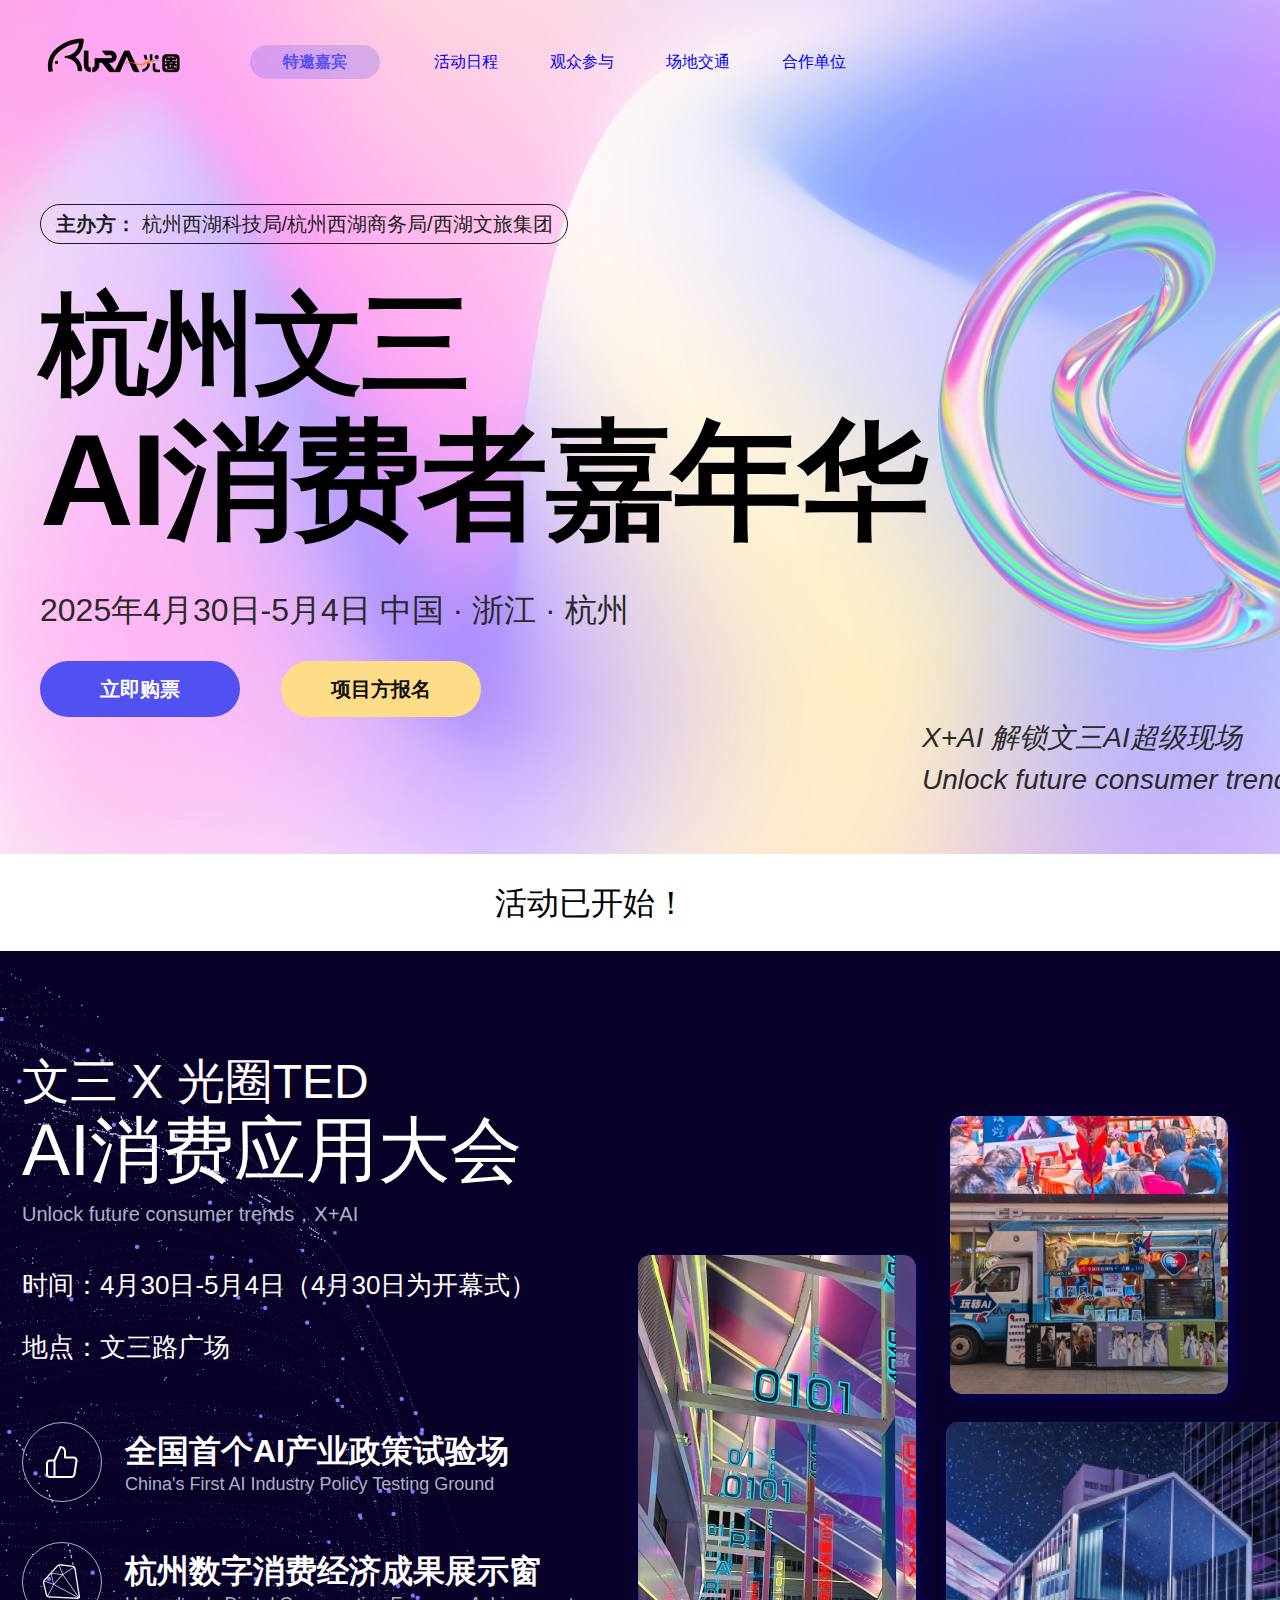
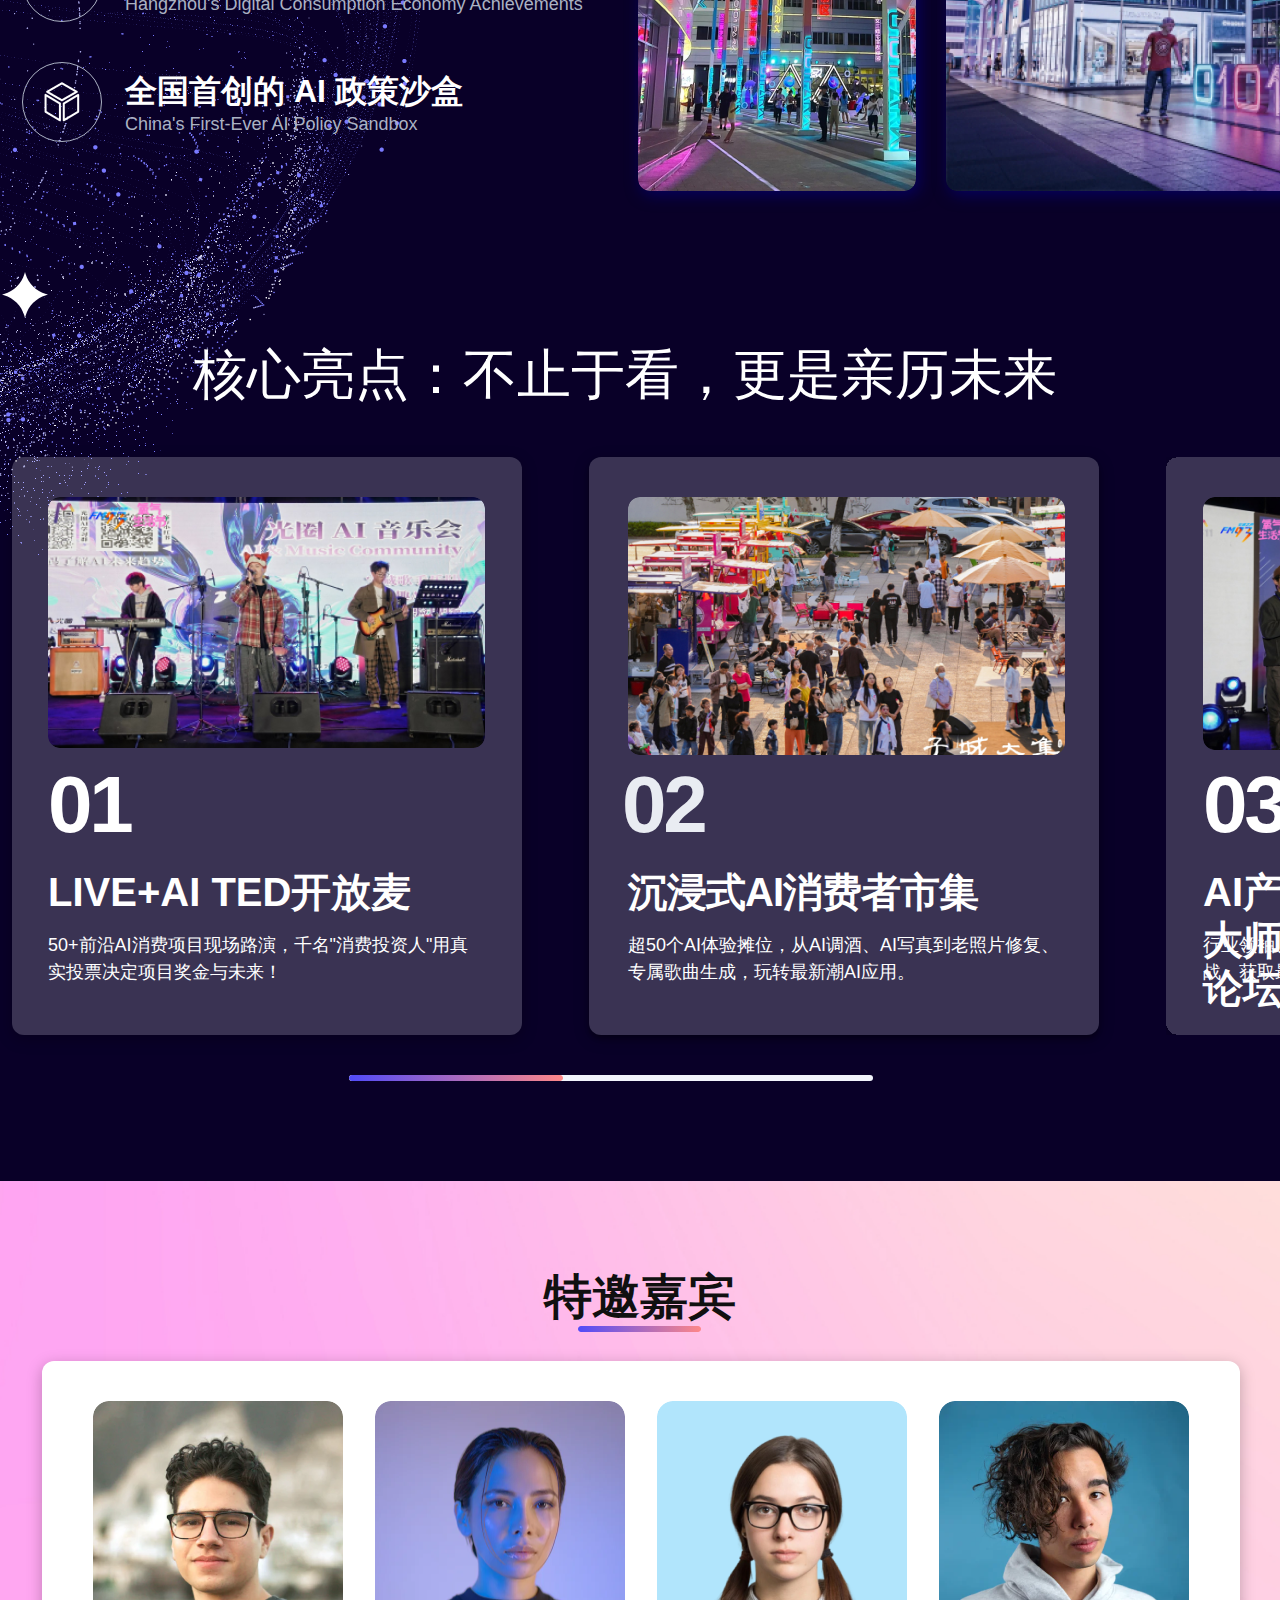
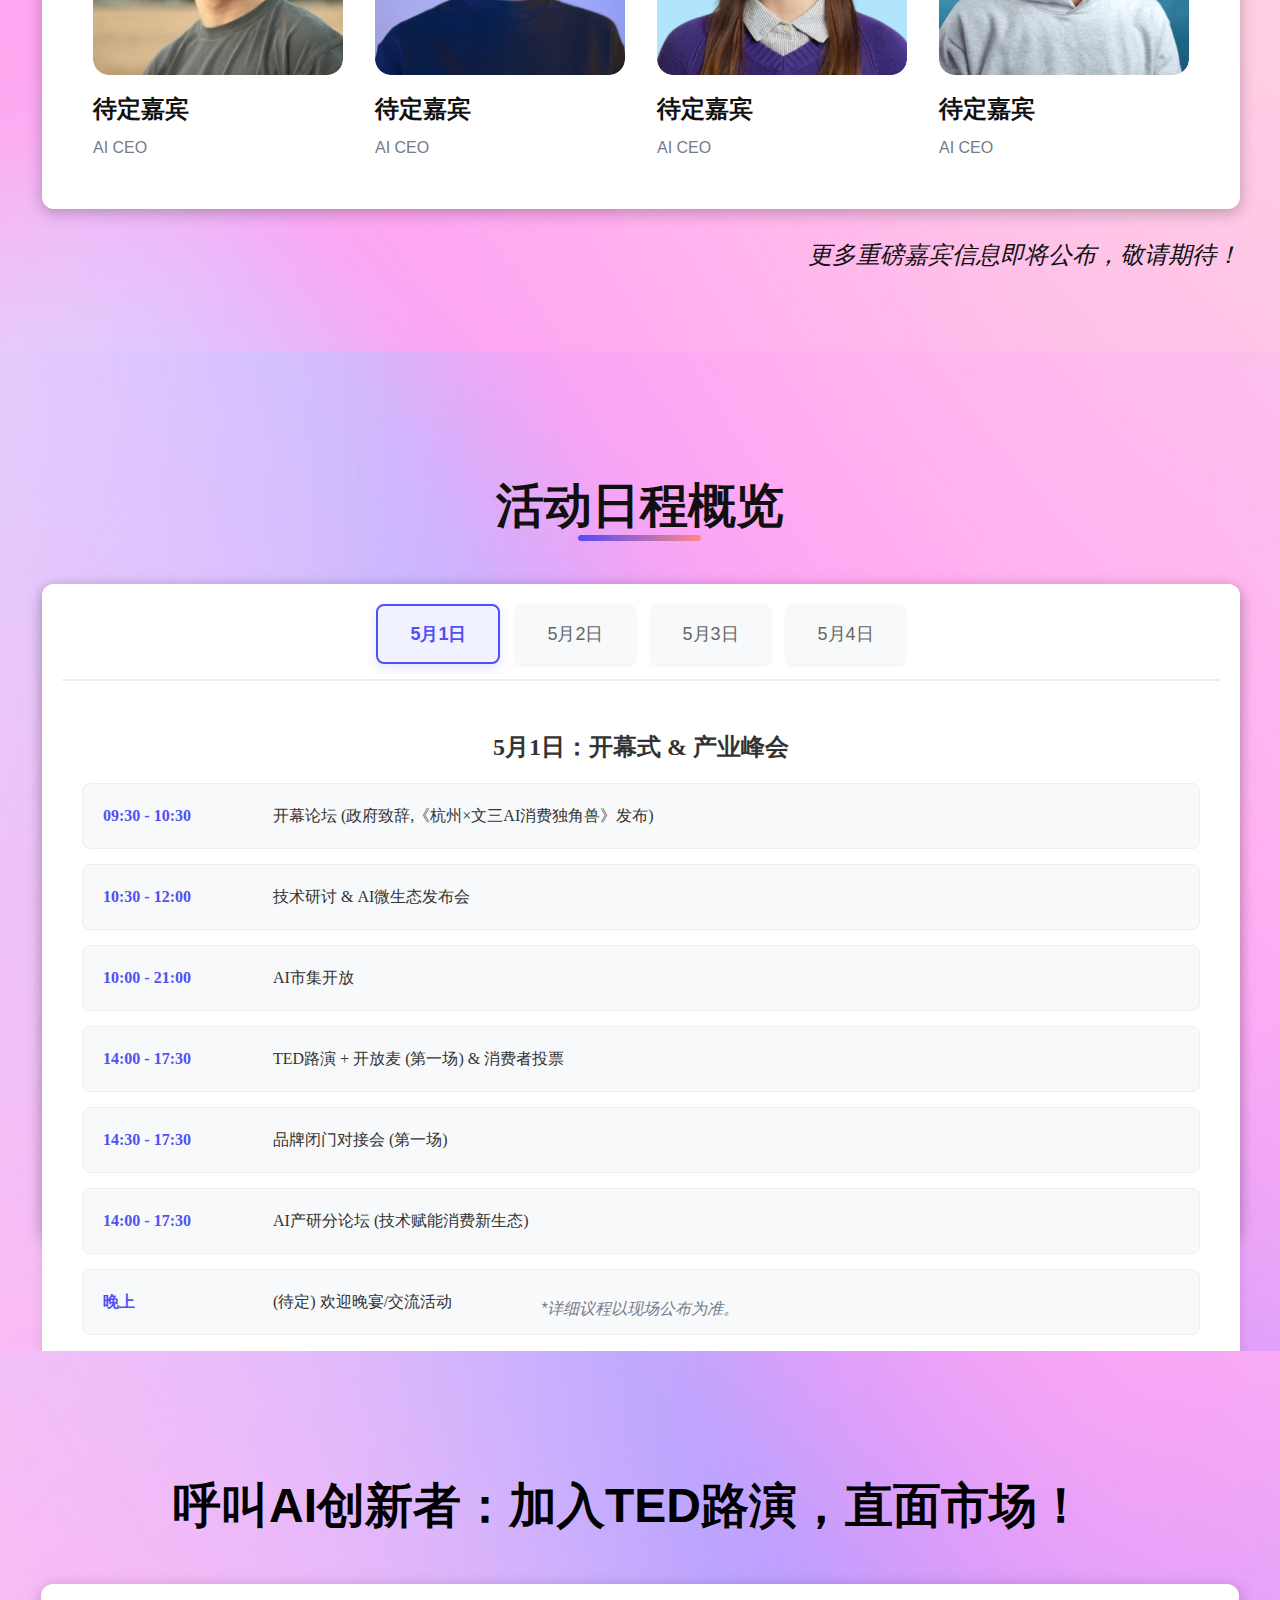
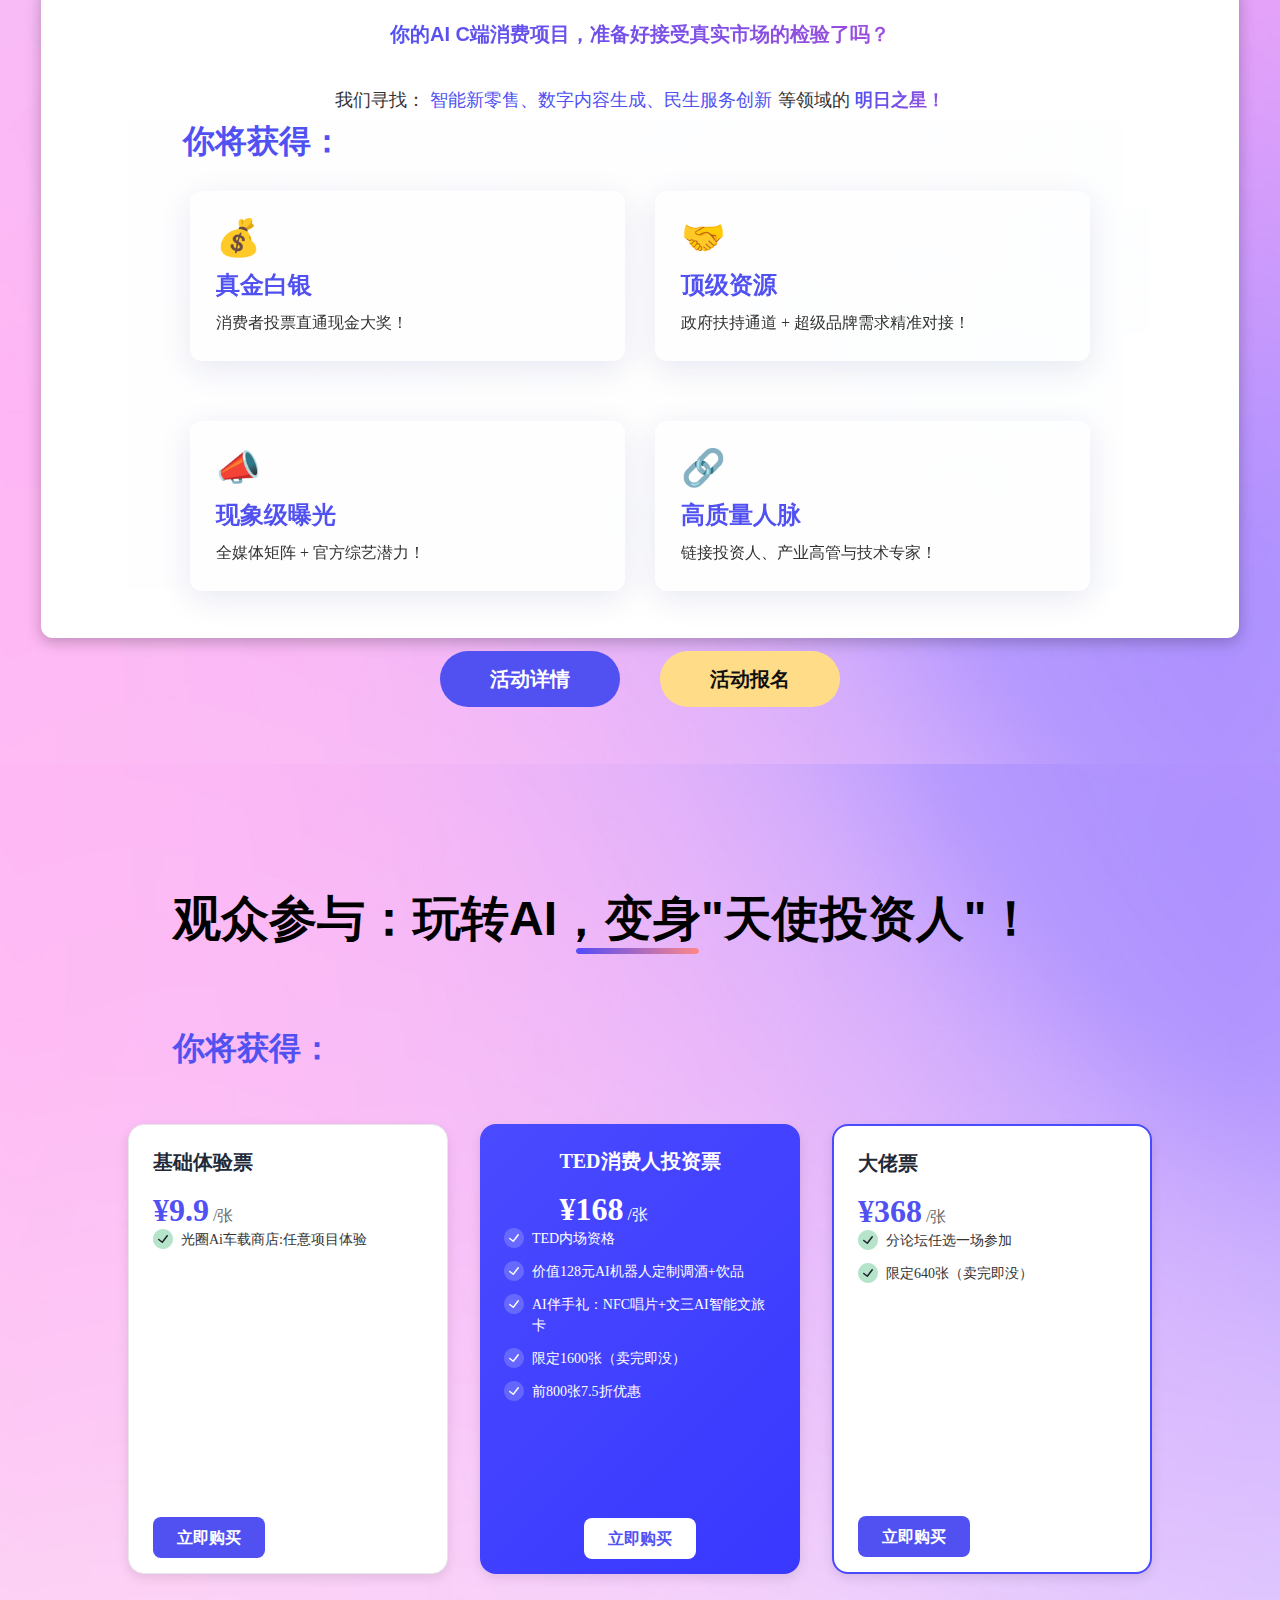
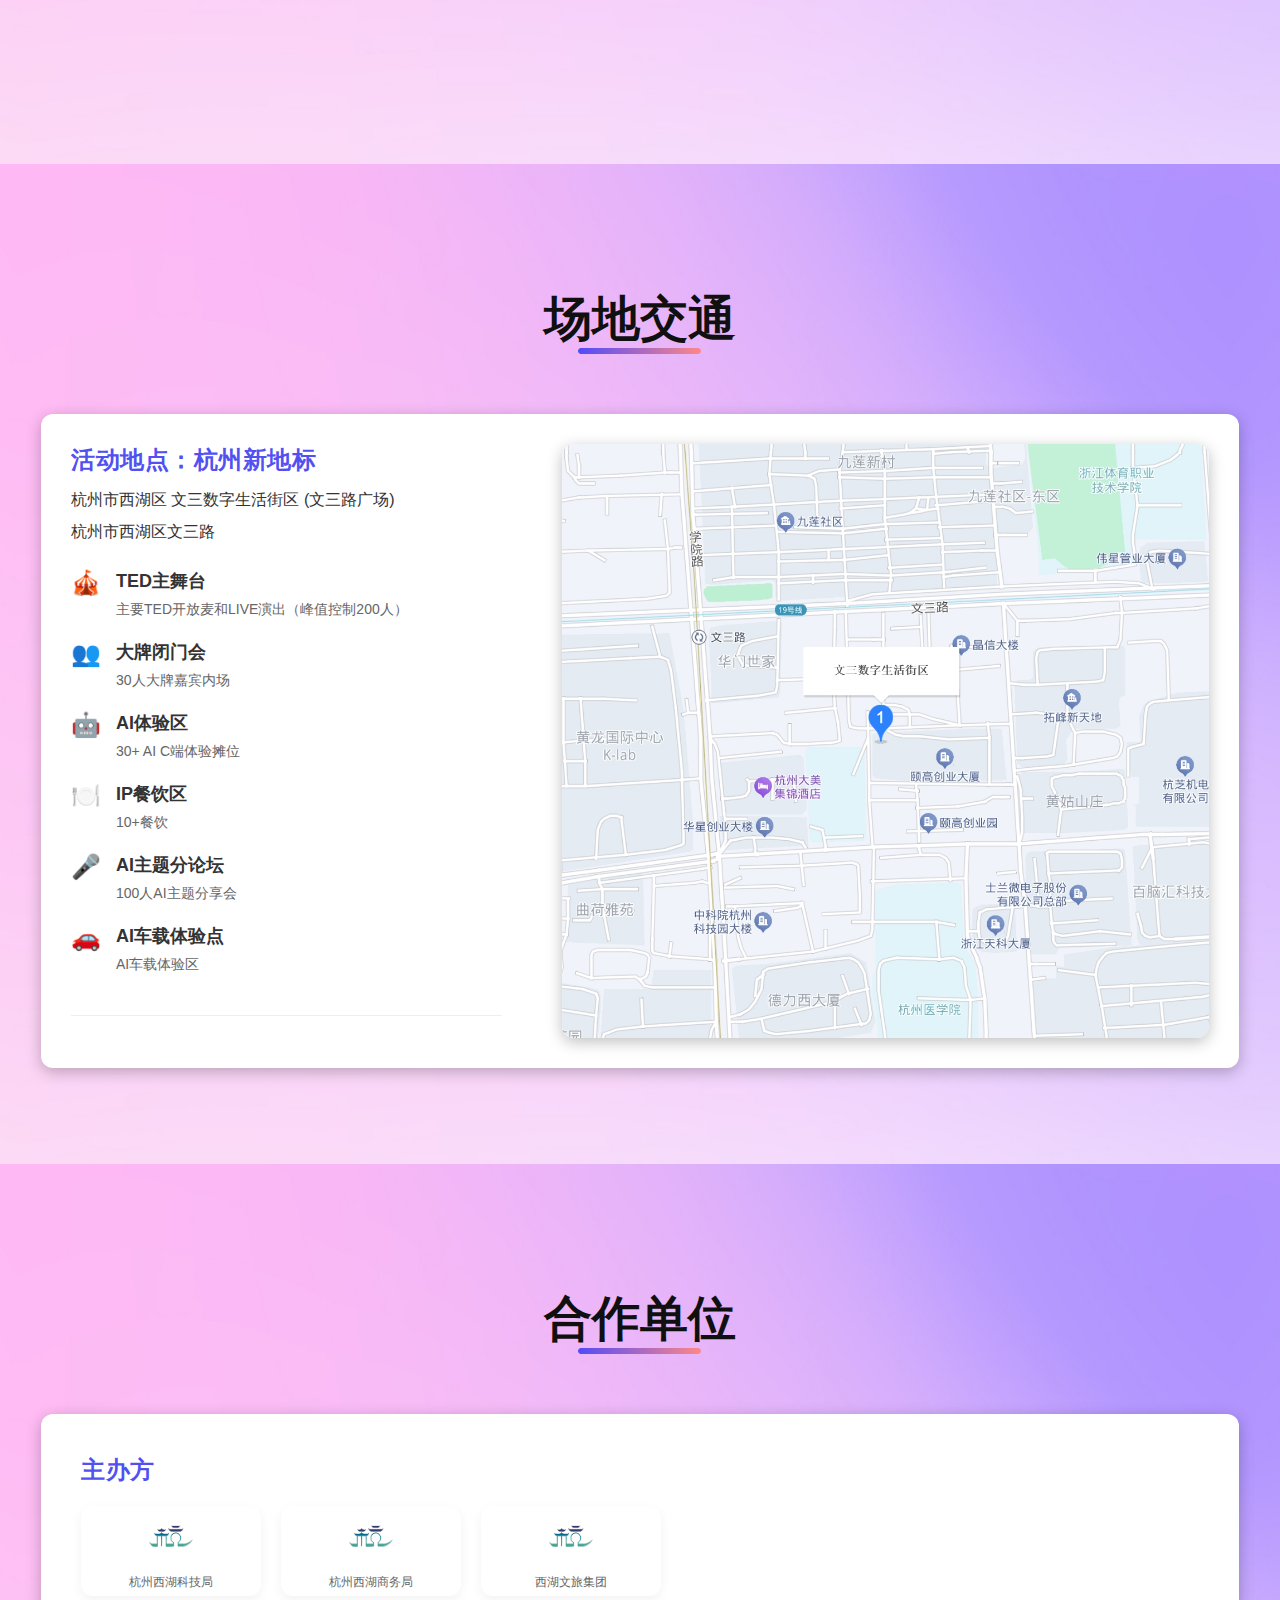
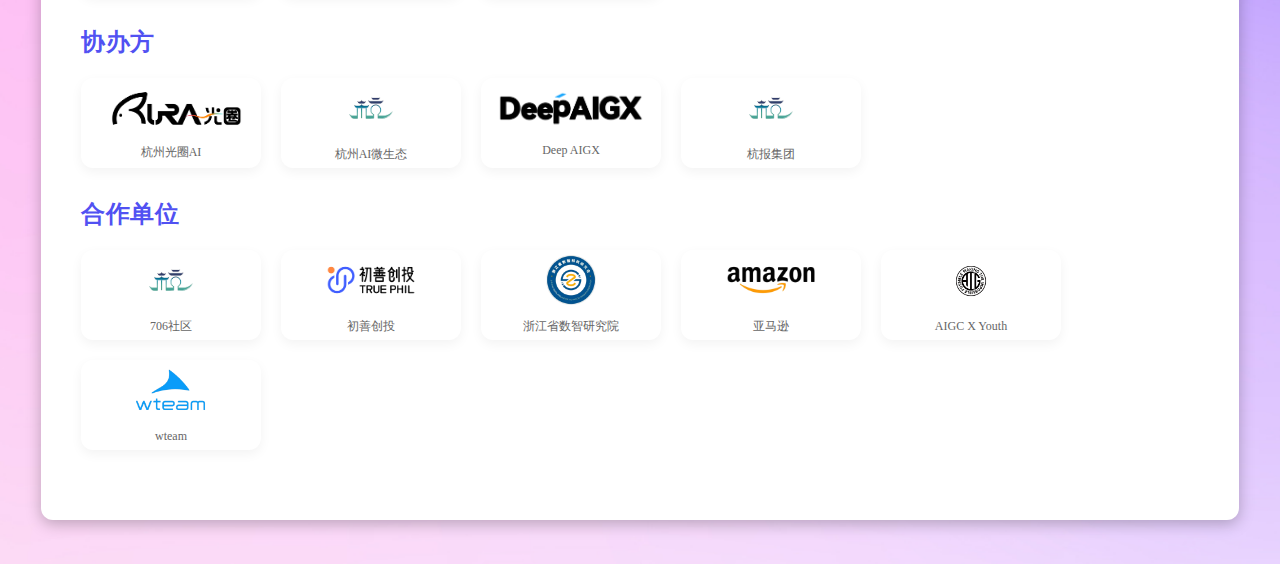
==== index.html @ 5da73e20 "添加多个新图像文件和HTML、CSS文件，包括SVG图标和背景图像，更新了样式和页面结构。" ====
<!DOCTYPE html>
<html lang="en">
<head>
  <meta charset="UTF-8">
  <meta http-equiv="X-UA-Compatible" content="IE=edge">
  <meta name="viewport" content="width=device-width, initial-scale=1.0">
  <link rel="stylesheet" href="./vars.css">
  <link rel="stylesheet" href="./style.css">
  
  
  <style>
   a,
   button,
   input,
   select,
   h1,
   h2,
   h3,
   h4,
   h5,
   * {
       box-sizing: border-box;
       margin: 0;
       padding: 0;
       border: none;
       text-decoration: none;
       background: none;
   
       -webkit-font-smoothing: antialiased;
   }
   
   menu, ol, ul {
       list-style-type: none;
       margin: 0;
       padding: 0;
   }
   </style>
  <title>Document</title>
</head>
<body>
  <div class="ted">
    <div class="hero">
      <img class="bg" src="bg0.png" />
      <div class="dropdown-header-navigation">
        <div class="navigation">
          <div class="button">
            <a href="#guests" class="button2">特邀嘉宾</a>
          </div>
        </div>
        <div class="navigation-actions"></div>
        <img class="logo-1" src="logo-10.png" />
        <div class="div"><a href="#schedule">活动日程</a></div>
        <div class="div2"><a href="#tickets">观众参与</a></div>
        <div class="div3"><a href="#venue">场地交通</a></div>
        <div class="div4"><a href="#partners">合作单位</a></div>
      </div>
      <div class="content"></div>
      <div class="div5">
        <span>
          <span class="div-5-span">主办方：</span>
          <span class="div-5-span2">
            杭州西湖科技局/杭州西湖商务局/西湖文旅集团
          </span>
        </span>
      </div>
      <div class="ai">
        <span>
          <span class="ai-span">
            杭州文三
            <br />
          </span>
          <span class="ai-span2">AI消费者嘉年华</span>
        </span>
      </div>
      <div class="_2025-4-30-5-4">2025年4月30日-5月4日 中国 · 浙江 · 杭州</div>
      <div class="button4">
        <a href="https://hdxu.cn/14cbv" target="_blank" class="button5">立即购票</a>
      </div>
      <div class="button6">
        <a href="https://owu1udtjs4p.feishu.cn/share/base/form/shrcnsMeOa7FOc6grbV6Q26OFGd" target="_blank" class="button7">项目方报名</a>
      </div>
      <img class="_1-27-1" src="_1-27-10.png" />
      <div class="x-ai-ai-unlock-future-consumer-trends">
        X+AI 解锁文三AI超级现场
        <br />
        Unlock future consumer trends
      </div>
    </div>
    <div class="brands">
      <div class="_20-8-32" id="countdown">距离活动开始还剩： 计算中...</div>
    </div>
    <div class="about-us">
      <img class="_8-1" src="_8-10.png" />
      <img class="cosmos-ii-05-01-1" src="cosmos-ii-05-01-10.png" />
      <div class="group-33130">
        <div class="x-ted-ai">
          <span>
            <span class="x-ted-ai-span">
              文三 X 光圈TED
              <br />
            </span>
            <span class="x-ted-ai-span2">AI消费应用大会</span>
          </span>
        </div>
        <div class="_4-30-5-4-4-30">
          时间：4月30日-5月4日（4月30日为开幕式）
          <br />
          地点：文三路广场
        </div>
      </div>
      <img class="body-1-1" src="body-1-10.png" />
      <img
        class="_61895-c-06-ad-64162-b-1-b-008260-d-6-b-544-e"
        src="_61895-c-06-ad-64162-b-1-b-008260-d-6-b-544-e0.png"
      />
      <div class="projects">
        <div class="ai2">全国首个AI产业政策试验场</div>
        <div class="china-s-first-ai-industry-policy-testing-ground">
          China&#039;s First AI Industry Policy Testing Ground
          <br />
        </div>
        <div class="unlock-future-consumer-trends-x-ai">
          Unlock future consumer trends，X+AI
        </div>
        <div class="ic-done">
          <div class="ellipse-246"></div>
          <img class="thumbs-up" src="thumbs-up0.svg" />
        </div>
        <div class="ai3">全国首创的 AI 政策沙盒</div>
        <div class="china-s-first-ever-ai-policy-sandbox">
          China&#039;s First-Ever AI Policy Sandbox
        </div>
        <div class="ic-done2">
          <div class="ellipse-246"></div>
        </div>
        <div class="div6">杭州数字消费经济成果展示窗</div>
        <div class="hangzhou-s-digital-consumption-economy-achievements">
          Hangzhou&#039;s Digital Consumption Economy Achievements
          <br />
        </div>
        <div class="ic-done3">
          <div class="ellipse-246"></div>
        </div>
      </div>
      <img class="_1-1" src="_1-10.png" />
      <img class="_1" src="_10.png" />
      <img class="body-2" src="body-20.png" />
      <div class="rectangle-6980"></div>
      <div class="rectangle-6981"></div>
      <img class="rectangle-6982" src="rectangle-69820.svg" />
      <div class="title">
        <div class="div7">核心亮点：不止于看，更是亲历未来</div>
      </div>
      <div class="_12">
        <div class="live-ai-ted">LIVE+AI TED开放麦</div>
        <div class="_50-ai">
          50+前沿AI消费项目现场路演，千名&quot;消费投资人&quot;用真实投票决定项目奖金与未来！
          <br />
        </div>
        <div class="_01">01</div>
      </div>
      <div class="_2">
        <div class="ai4">沉浸式AI消费者市集</div>
        <div class="_50-ai-ai-ai-ai">
          超50个AI体验摊位，从AI调酒、AI写真到老照片修复、专属歌曲生成，玩转最新潮AI应用。
          <br />
        </div>
        <div class="_02">02</div>
      </div>
      <div class="_3">
        <div class="ai5">
          AI产研/大师分论坛
          <br />
        </div>
        <div class="ai6">
          行业领袖、技术专家激辩AI趋势、商业模式与伦理挑战，获取最前沿的深度洞见。
          <br />
        </div>
        <div class="_03">03</div>
      </div>
      <img class="vector" src="vector0.svg" />
      <img class="vector2" src="vector1.svg" />
      <img class="image" src="image0.png" />
      <img class="image2" src="image1.png" />
      <div class="rectangle-6977"></div>
      <img class="rectangle-6978" src="rectangle-69780.svg" />
      <img
        class="d-3-a-6137-dd-5-dd-621341-ae-080-d-67-dc-1-b-5-1"
        src="d-3-a-6137-dd-5-dd-621341-ae-080-d-67-dc-1-b-5-10.png"
      />
    </div>
    <div class="team" id="guests">
      <img class="bg2" src="bg1.png" />
      <div class="rectangle-69802"></div>
      <div class="container">
        <div class="heading-and-subheading"></div>
      </div>
      <div class="content2">
        <div class="card">
          <div class="image3">
            <img class="image4" src="image3.png" />
          </div>
          <div class="heading-and-subheading2">
            <div class="div8">待定嘉宾</div>
            <div class="ai-ceo">AI CEO</div>
          </div>
        </div>
        <div class="card">
          <div class="image3">
            <img class="image4" src="image5.png" />
          </div>
          <div class="heading-and-subheading2">
            <div class="div8">待定嘉宾</div>
            <div class="ai-ceo">AI CEO</div>
          </div>
        </div>
        <div class="card">
          <div class="image5">
            <img class="image4" src="image7.png" />
          </div>
          <div class="heading-and-subheading2">
            <div class="div8">待定嘉宾</div>
            <div class="ai-ceo">AI CEO</div>
          </div>
        </div>
        <div class="card">
          <div class="image5">
            <img class="image4" src="image9.png" />
          </div>
          <div class="heading-and-subheading2">
            <div class="div8">待定嘉宾</div>
            <div class="ai-ceo">AI CEO</div>
          </div>
        </div>
      </div>
      <div class="div9">特邀嘉宾</div>
      <div class="div10">更多重磅嘉宾信息即将公布，敬请期待！</div>
      <img class="rectangle-69782" src="rectangle-69781.svg" />
    </div>
    <div class="faq" id="schedule">
      <img class="bg3" src="bg2.png" />
      <div class="rectangle-69803"></div>
      <div class="schedule-tabs">
        <div class="tab-buttons">
          <button class="tab-button active">5月1日</button>
          <button class="tab-button">5月2日</button>
          <button class="tab-button">5月3日</button>
          <button class="tab-button">5月4日</button>
        </div>
        <div class="tab-content active">
          <h3 class="day-title">5月1日：开幕式 & 产业峰会</h3>
          <div class="schedule-timeline">
            <div class="timeline-item">
              <span class="time">09:30 - 10:30</span>
              <div class="event">开幕论坛 (政府致辞,《杭州×文三AI消费独角兽》发布)</div>
            </div>
            <div class="timeline-item">
              <span class="time">10:30 - 12:00</span>
              <div class="event">技术研讨 & AI微生态发布会</div>
            </div>
            <div class="timeline-item">
              <span class="time">10:00 - 21:00</span>
              <div class="event">AI市集开放</div>
            </div>
            <div class="timeline-item">
              <span class="time">14:00 - 17:30</span>
              <div class="event">TED路演 + 开放麦 (第一场) & 消费者投票</div>
            </div>
            <div class="timeline-item">
              <span class="time">14:30 - 17:30</span>
              <div class="event">品牌闭门对接会 (第一场)</div>
            </div>
            <div class="timeline-item">
              <span class="time">14:00 - 17:30</span>
              <div class="event">AI产研分论坛 (技术赋能消费新生态)</div>
            </div>
            <div class="timeline-item">
              <span class="time">晚上</span>
              <div class="event">(待定) 欢迎晚宴/交流活动</div>
            </div>
          </div>
        </div>
        <div class="tab-content">
          <h3 class="day-title">5月2日：全民体验日 & 成果转化</h3>
          <div class="schedule-timeline">
            <div class="timeline-item">
              <span class="time">10:00 - 21:00</span>
              <div class="event">AI市集开放 (含AI消费者许愿揭榜)</div>
            </div>
            <div class="timeline-item">
              <span class="time">10:00 - 17:30</span>
              <div class="event">TED路演 + 开放麦 (第二场) & 消费者投票</div>
            </div>
            <div class="timeline-item">
              <span class="time">14:30 - 17:30</span>
              <div class="event">品牌闭门对接会 (第二场)</div>
            </div>
            <div class="timeline-item">
              <span class="time">09:30 - 17:30</span>
              <div class="event">AI产研分论坛 (AI驱动商户转型与民生应用)</div>
            </div>
            <div class="timeline-item">
              <span class="time">晚上</span>
              <div class="event">光圈AI音乐会 (定制主题曲+乐队演出)</div>
            </div>
          </div>
        </div>
        <div class="tab-content">
          <h3 class="day-title">5月3日：全民体验日 & 成果转化</h3>
          <div class="schedule-timeline">
            <div class="timeline-item">
              <span class="time">10:00 - 21:00</span>
              <div class="event">AI市集开放</div>
            </div>
            <div class="timeline-item">
              <span class="time">10:00 - 17:30</span>
              <div class="event">TED路演 + 开放麦 (第三场) & 消费者投票</div>
            </div>
            <div class="timeline-item">
              <span class="time">14:30 - 17:30</span>
              <div class="event">品牌闭门对接会 (第三场)</div>
            </div>
            <div class="timeline-item">
              <span class="time">09:30 - 17:30</span>
              <div class="event">AI产研分论坛 (AIGC生成式产业联盟大会)</div>
            </div>
          </div>
        </div>
        <div class="tab-content">
          <h3 class="day-title">5月4日：中国青年AI论坛 & 闭幕式</h3>
          <div class="schedule-timeline">
            <div class="timeline-item">
              <span class="time">10:00 - 18:00</span>
              <div class="event">AI市集开放</div>
            </div>
            <div class="timeline-item">
              <span class="time">10:00 - 16:00</span>
              <div class="event">TED路演 + 开放麦 (第四场) & 消费者投票</div>
            </div>
            <div class="timeline-item">
              <span class="time">09:30 - 12:00</span>
              <div class="event">中国青年54论坛</div>
            </div>
            <div class="timeline-item">
              <span class="time">14:00 - 16:00</span>
              <div class="event">公布"文三AI消费独角兽"TOP10项目, 颁发扶持资格</div>
            </div>
            <div class="timeline-item">
              <span class="time">16:00 - 17:00</span>
              <div class="event">闭幕式 & 《文三AI孵化器》启动</div>
            </div>
          </div>
        </div>
      </div>
      <div class="div12">活动日程概览</div>
      <img class="rectangle-69783" src="rectangle-69782.svg" />
      <div class="div13">*详细议程以现场公布为准。</div>
    </div>
    <div class="features">
      <img class="bg4" src="bg3.png" />
      <div class="rectangle-69804"></div>
      <img class="image-59" src="image-590.png" />
      <img class="image6" src="image10.png" />
      <div class="div14">你将获得：</div>
      <div class="ai-ted">呼叫AI创新者：加入TED路演，直面市场！</div>
      <div class="project-intro" style="
        position: absolute;
        left: 50%;
        transform: translateX(-50%);
        top: 200px;
        width: 800px;
        font-size: 18px;
        line-height: 1.8;
        text-align: center;
        padding: 25px 40px;
      ">
        <span style="
          background: linear-gradient(120deg, #5151f2, #9d4edd);
          -webkit-background-clip: text;
          -webkit-text-fill-color: transparent;
          font-weight: 600;
          font-size: 20px;
        ">你的AI C端消费项目，准备好接受真实市场的检验了吗？</span>
        <br><br>
        <span style="
          color: #333;
          font-size: 18px;
        ">我们寻找：</span>
        <span style="
          color: #5151f2;
          font-weight: 500;
        ">智能新零售、数字内容生成、民生服务创新</span>
        <span style="color: #333;">等领域的</span>
        <span style="
          background: linear-gradient(120deg, #5151f2, #9d4edd);
          -webkit-background-clip: text;
          -webkit-text-fill-color: transparent;
          font-weight: 600;
        ">明日之星！</span>
      </div>

      <div class="rewards-container" style="
        position: absolute;
        left: 270px;
        top: 440px;
        display: flex;
        gap: 30px;
        flex-wrap: wrap;
        width: 900px;
      ">
        <div class="reward-card" style="
          width: calc(50% - 15px);
          padding: 25px;
          background: rgba(255, 255, 255, 0.1);
          backdrop-filter: blur(10px);
          border-radius: 12px;
          border: 1px solid rgba(255, 255, 255, 0.2);
          box-shadow: 0 8px 32px rgba(31, 38, 135, 0.1);
          margin-bottom: 30px;
        ">
          <span style="font-size: 36px; display: block; margin-bottom: 10px;">💰</span>
          <h3 style="color: #5151f2; font-size: 24px; font-weight: 600; margin-bottom: 10px;">真金白银</h3>
          <p style="color: #333; font-size: 16px; line-height: 1.5;">消费者投票直通现金大奖！</p>
        </div>

        <div class="reward-card" style="
          width: calc(50% - 15px);
          padding: 25px;
          background: rgba(255, 255, 255, 0.1);
          backdrop-filter: blur(10px);
          border-radius: 12px;
          border: 1px solid rgba(255, 255, 255, 0.2);
          box-shadow: 0 8px 32px rgba(31, 38, 135, 0.1);
          margin-bottom: 30px;
        ">
          <span style="font-size: 36px; display: block; margin-bottom: 10px;">🤝</span>
          <h3 style="color: #5151f2; font-size: 24px; font-weight: 600; margin-bottom: 10px;">顶级资源</h3>
          <p style="color: #333; font-size: 16px; line-height: 1.5;">政府扶持通道 + 超级品牌需求精准对接！</p>
        </div>

        <div class="reward-card" style="
          width: calc(50% - 15px);
          padding: 25px;
          background: rgba(255, 255, 255, 0.1);
          backdrop-filter: blur(10px);
          border-radius: 12px;
          border: 1px solid rgba(255, 255, 255, 0.2);
          box-shadow: 0 8px 32px rgba(31, 38, 135, 0.1);
        ">
          <span style="font-size: 36px; display: block; margin-bottom: 10px;">📣</span>
          <h3 style="color: #5151f2; font-size: 24px; font-weight: 600; margin-bottom: 10px;">现象级曝光</h3>
          <p style="color: #333; font-size: 16px; line-height: 1.5;">全媒体矩阵 + 官方综艺潜力！</p>
        </div>

        <div class="reward-card" style="
          width: calc(50% - 15px);
          padding: 25px;
          background: rgba(255, 255, 255, 0.1);
          backdrop-filter: blur(10px);
          border-radius: 12px;
          border: 1px solid rgba(255, 255, 255, 0.2);
          box-shadow: 0 8px 32px rgba(31, 38, 135, 0.1);
        ">
          <span style="font-size: 36px; display: block; margin-bottom: 10px;">🔗</span>
          <h3 style="color: #5151f2; font-size: 24px; font-weight: 600; margin-bottom: 10px;">高质量人脉</h3>
          <p style="color: #333; font-size: 16px; line-height: 1.5;">链接投资人、产业高管与技术专家！</p>
        </div>
      </div>
      
      <div class="button-group">
        <a href="https://owu1udtjs4p.feishu.cn/docx/HrUodnOs8oOA5axbpAwckWKsnGZ" target="_blank" class="details-button">
          <div class="button-text">活动详情</div>
        </a>
        <a href="https://owu1udtjs4p.feishu.cn/share/base/form/shrcnsMeOa7FOc6grbV6Q26OFGd" target="_blank" class="signup-button">
          <div class="button-text">活动报名</div>
        </a>
      </div>
    </div>
    <div class="features2" id="tickets">
      <img class="bg5" src="bg4.png" />
      <div class="div15">你将获得：</div>
      <div class="ai7">观众参与：玩转AI，变身"天使投资人"！</div>
      <img class="rectangle-69785" src="rectangle-69784.svg" />
      
      <div class="tickets-container">
        <!-- 基础票 -->
        <div class="ticket-card basic">
          <div class="ticket-header">
            <span class="ticket-type">基础体验票</span>
            <div class="price-container">
              <span class="price">¥9.9</span>
              <span class="unit">/张</span>
            </div>
          </div>
          <div class="ticket-body">
            <ul class="benefits-list">
              <li>
                <img src="check-circle-112.svg" alt="check" />
                <span>光圈Ai车载商店:任意项目体验</span>
              </li>
            </ul>
          </div>
          <div class="ticket-footer">
            <a href="https://hdxu.cn/14cbv" target="_blank" class="buy-button">立即购买</a>
          </div>
        </div>

        <!-- TED票 -->
        <div class="ticket-card ted">
          <div class="ticket-header">
            <span class="ticket-type">TED消费人投资票</span>
            <div class="price-container">
              <span class="price">¥168</span>
              <span class="unit">/张</span>
            </div>
          </div>
          <div class="ticket-body">
            <ul class="benefits-list">
              <li>
                <img src="check-circle-10.svg" alt="check" />
                <span>TED内场资格</span>
              </li>
              <li>
                <img src="check-circle-11.svg" alt="check" />
                <span>价值128元AI机器人定制调酒+饮品</span>
              </li>
              <li>
                <img src="check-circle-12.svg" alt="check" />
                <span>AI伴手礼：NFC唱片+文三AI智能文旅卡</span>
              </li>
              <li>
                <img src="check-circle-13.svg" alt="check" />
                <span>限定1600张（卖完即没）</span>
              </li>
              <li>
                <img src="check-circle-14.svg" alt="check" />
                <span>前800张7.5折优惠</span>
              </li>
            </ul>
          </div>
          <div class="ticket-footer">
            <a href="https://hdxu.cn/14cbv" target="_blank" class="buy-button">立即购买</a>
          </div>
        </div>

        <!-- VIP票 -->
        <div class="ticket-card premium">
          <div class="ticket-header">
            <span class="ticket-type">大佬票</span>
            <div class="price-container">
              <span class="price">¥368</span>
              <span class="unit">/张</span>
            </div>
          </div>
          <div class="ticket-body">
            <ul class="benefits-list">
              <li>
                <img src="check-circle-122.svg" alt="check" />
                <span>分论坛任选一场参加</span>
              </li>
              <li>
                <img src="check-circle-123.svg" alt="check" />
                <span>限定640张（卖完即没）</span>
              </li>
            </ul>
          </div>
          <div class="ticket-footer">
            <a href="https://hdxu.cn/14cbv" target="_blank" class="buy-button">立即购买</a>
          </div>
        </div>
      </div>

      <div class="started-today-we-re-ready">
        Started today. We're ready!
      </div>
    </div>
    
    <!-- 场地交通板块 -->
    <div class="venue-section" id="venue">
      <img class="bg-venue" src="bg4.png" />
      <div class="venue-title">场地交通</div>
      <img class="venue-decoration" src="rectangle-69784.svg" />
      
      <div class="venue-container">
        <div class="venue-info">
          <h2 class="venue-location">活动地点：杭州新地标</h2>
          <p class="venue-address">杭州市西湖区 文三数字生活街区 (文三路广场)</p>
          <p class="venue-address">杭州市西湖区文三路</p>
          
          <div class="venue-areas">
            <div class="venue-area">
              <span class="area-icon">🎪</span>
              <div class="area-info">
                <h3 class="area-title">TED主舞台</h3>
                <p class="area-desc">主要TED开放麦和LIVE演出（峰值控制200人）</p>
              </div>
            </div>
            
            <div class="venue-area">
              <span class="area-icon">👥</span>
              <div class="area-info">
                <h3 class="area-title">大牌闭门会</h3>
                <p class="area-desc">30人大牌嘉宾内场</p>
              </div>
            </div>
            
            <div class="venue-area">
              <span class="area-icon">🤖</span>
              <div class="area-info">
                <h3 class="area-title">AI体验区</h3>
                <p class="area-desc">30+ AI C端体验摊位</p>
              </div>
            </div>
            
            <div class="venue-area">
              <span class="area-icon">🍽️</span>
              <div class="area-info">
                <h3 class="area-title">IP餐饮区</h3>
                <p class="area-desc">10+餐饮</p>
              </div>
            </div>
            
            <div class="venue-area">
              <span class="area-icon">🎤</span>
              <div class="area-info">
                <h3 class="area-title">AI主题分论坛</h3>
                <p class="area-desc">100人AI主题分享会</p>
              </div>
            </div>
            
            <div class="venue-area">
              <span class="area-icon">🚗</span>
              <div class="area-info">
                <h3 class="area-title">AI车载体验点</h3>
                <p class="area-desc">AI车载体验区</p>
              </div>
            </div>

            <div class="venue-transport">
              <h3 class="transport-title">交通指引：</h3>
              
              <div class="venue-area">
                <span class="area-icon">🚇</span>
                <div class="area-info">
                  <h3 class="area-title">地铁</h3>
                  <p class="area-desc">1号线文三路站A出口步行5分钟</p>
                </div>
              </div>

              <div class="venue-area">
                <span class="area-icon">🚌</span>
                <div class="area-info">
                  <h3 class="area-title">公交</h3>
                  <p class="area-desc">文三路站下车，步行3分钟</p>
                </div>
              </div>

              <div class="venue-area">
                <span class="area-icon">🅿️</span>
                <div class="area-info">
                  <h3 class="area-title">自驾</h3>
                  <p class="area-desc">文三路地下停车场，每小时10元</p>
                </div>
              </div>
            </div>
          </div>
        </div>
        
        <div class="venue-map">
          <img src="map.png" alt="场地地图" class="map-image" />
        </div>
      </div>
    </div>

    <!-- 合作单位板块 -->
    <section id="partners" class="partners-section">
      <img class="bg-partners" src="bg4.png" />
      <h2 class="partners-title">合作单位</h2>
      <img class="partners-decoration" src="rectangle-69784.svg" />
      
      <div class="partners-container">
        <!-- 主办方 -->
        <div class="partner-category">
          <h3 class="partner-category-title">主办方</h3>
          <div class="partner-logos">
            <div class="partner-logo">
              <img src="logos/xihu.png" alt="杭州西湖科技局">
              <div class="logo-name">杭州西湖科技局</div>
            </div>
            <div class="partner-logo">
              <img src="logos/xihu-group.png" alt="杭州西湖商务局">
              <div class="logo-name">杭州西湖商务局</div>
            </div>
            <div class="partner-logo">
              <img src="logos/hz-eco.png" alt="西湖文旅集团">
              <div class="logo-name">西湖文旅集团</div>
            </div>
          </div>
        </div>
        
        <!-- 协办方 -->
        <div class="partner-category">
          <h3 class="partner-category-title">协办方</h3>
          <div class="partner-logos">
            <div class="partner-logo">
              <img src="logos/hangzhou-ai.png" alt="杭州光圈AI">
              <div class="logo-name">杭州光圈AI</div>
            </div>
            <div class="partner-logo">
              <img src="logos/ai-ecosystem.png" alt="杭州AI微生态">
              <div class="logo-name">杭州AI微生态</div>
            </div>
            <div class="partner-logo">
              <img src="logos/deep-aigx.png" alt="Deep AIGX">
              <div class="logo-name">Deep AIGX</div>
            </div>
            <div class="partner-logo">
              <img src="logos/today-ai.png" alt="杭报集团">
              <div class="logo-name">杭报集团</div>
            </div>
          </div>
        </div>
        
        <!-- 合作单位 -->
        <div class="partner-category">
          <h3 class="partner-category-title">合作单位</h3>
          <div class="partner-logos">
            <div class="partner-logo">
              <img src="logos/706.png" alt="706社区">
              <div class="logo-name">706社区</div>
            </div>
            <div class="partner-logo">
              <img src="logos/eo.png" alt="初善创投">
              <div class="logo-name">初善创投</div>
            </div>
            <div class="partner-logo">
              <img src="logos/zj-digital.png" alt="浙江省数智研究院">
              <div class="logo-name">浙江省数智研究院</div>
            </div>
            <div class="partner-logo">
              <img src="logos/aws.png" alt="亚马逊">
              <div class="logo-name">亚马逊</div>
            </div>
            <div class="partner-logo">
              <img src="logos/aigc-alliance.png" alt="AIGC X Youth">
              <div class="logo-name">AIGC X Youth</div>
            </div>
            <div class="partner-logo">
              <img src="logos/wtem.png" alt="wtem">
              <div class="logo-name">wteam</div>
            </div>
          </div>
        </div>
      </div>
    </section>
  </div>
  
  <script>
  document.addEventListener('DOMContentLoaded', function() {
      const tabs = document.querySelectorAll('.tab-button');
      const contents = document.querySelectorAll('.tab-content');
      
      // 默认显示第一个标签页
      tabs[0].classList.add('active');
      contents[0].classList.add('active');
      
      tabs.forEach((tab, index) => {
          tab.addEventListener('click', () => {
              // 移除所有active类
              tabs.forEach(t => t.classList.remove('active'));
              contents.forEach(c => c.classList.remove('active'));
              
              // 添加active类到当前标签
              tab.classList.add('active');
              contents[index].classList.add('active');
          });
      });
      
      // 倒计时功能
      function updateCountdown() {
          // 使用ISO格式的日期字符串，确保时区正确
          const targetDate = new Date('2025-05-01T09:30:00+08:00');
          const now = new Date();
          const diff = targetDate - now;
          
          if (diff <= 0) {
              document.getElementById('countdown').textContent = '活动已开始！';
              return;
          }
          
          // 计算天、小时和分钟
          const days = Math.floor(diff / (1000 * 60 * 60 * 24));
          const hours = Math.floor((diff % (1000 * 60 * 60 * 24)) / (1000 * 60 * 60));
          const minutes = Math.floor((diff % (1000 * 60 * 60)) / (1000 * 60));
          
          // 格式化显示，不显示秒数
          document.getElementById('countdown').textContent = 
              `距离活动开始还剩： ${days}天 ${hours}小时 ${minutes}分钟`;
      }
      
      // 初始更新
      updateCountdown();
      
      // 每分钟更新一次，不需要每秒更新
      setInterval(updateCountdown, 60000);
      
      // 导航链接点击事件
      document.querySelectorAll('.dropdown-header-navigation a').forEach(link => {
          link.addEventListener('click', function(e) {
              e.preventDefault();
              const targetId = this.getAttribute('href');
              const targetElement = document.querySelector(targetId);
              
              if (targetElement) {
                  window.scrollTo({
                      top: targetElement.offsetTop,
                      behavior: 'smooth'
                  });
              }
          });
      });

    // 核心亮点滑动功能
    document.addEventListener('DOMContentLoaded', function() {
      const track = document.querySelector('.highlights-track');
      const cards = document.querySelectorAll('.highlight-card');
      const dots = document.querySelectorAll('.dot');
      const prevButton = document.querySelector('.slider-prev');
      const nextButton = document.querySelector('.slider-next');
      
      let currentIndex = 0;
      const cardWidth = 100 / cards.length;
      
      // 设置卡片宽度
      cards.forEach(card => {
        card.style.flex = `0 0 ${cardWidth}%`;
      });
      
      // 更新滑动位置
      function updateSlider() {
        track.style.transform = `translateX(-${currentIndex * cardWidth}%)`;
        
        // 更新圆点状态
        dots.forEach((dot, index) => {
          if (index === currentIndex) {
            dot.classList.add('active');
          } else {
            dot.classList.remove('active');
          }
        });
      }
      
      // 下一个亮点
      function nextSlide() {
        currentIndex = (currentIndex + 1) % cards.length;
        updateSlider();
      }
      
      // 上一个亮点
      function prevSlide() {
        currentIndex = (currentIndex - 1 + cards.length) % cards.length;
        updateSlider();
      }
      
      // 点击圆点切换
      dots.forEach((dot, index) => {
        dot.addEventListener('click', () => {
          currentIndex = index;
          updateSlider();
        });
      });
      
      // 按钮事件
      nextButton.addEventListener('click', nextSlide);
      prevButton.addEventListener('click', prevSlide);
      
      // 自动播放
      let slideInterval = setInterval(nextSlide, 5000);
      
      // 鼠标悬停时暂停自动播放
      const slider = document.querySelector('.highlights-slider');
      slider.addEventListener('mouseenter', () => {
        clearInterval(slideInterval);
      });
      
      // 鼠标离开时恢复自动播放
      slider.addEventListener('mouseleave', () => {
        slideInterval = setInterval(nextSlide, 5000);
      });
    });
  });
  </script>
</body>
</html>
---- vars.css ----
/* Figma Styles of your File */
:root {
  /* Colors */
  /* Fonts */
  /* Effects */
}
---- style.css ----
.ted,
.ted * {
  box-sizing: border-box;
}
.ted {
  background: var(--neutral-10, #ffffff);
  display: flex;
  flex-direction: column;
  gap: 0px;
  align-items: center;
  justify-content: center;
  position: relative;
  overflow: hidden;
}
.hero {
  background: #fbfaf9;
  flex-shrink: 0;
  width: 1440px;
  height: 854px;
  position: relative;
  overflow: hidden;
}
.bg {
  width: 1529px;
  height: 990px;
  position: absolute;
  left: 1503px;
  top: -12px;
  transform-origin: 0 0;
  transform: rotate(0deg) scale(-1, 1);
  object-fit: cover;
}
.dropdown-header-navigation {
  width: 1440px;
  height: 114px;
  position: absolute;
  left: 0px;
  top: 0px;
  overflow: hidden;
}
.navigation {
  display: flex;
  flex-direction: row;
  gap: 32px;
  align-items: flex-start;
  justify-content: flex-start;
  height: 34px;
  position: absolute;
  left: 330px;
  top: 45px;
}
.button {
  background: rgba(81, 81, 242, 0.23);
  border-radius: 100px;
  padding: 16px 32px 16px 32px;
  display: flex;
  flex-direction: row;
  gap: 8px;
  align-items: center;
  justify-content: center;
  flex-shrink: 0;
  width: 130px;
  height: 34px;
  position: relative;
}
.button2 {
  color: #5151f2;
  text-align: center;
  font-family: "Inter-SemiBold", sans-serif;
  font-size: 16px;
  line-height: 150%;
  font-weight: 600;
  position: relative;
  flex: 1;
}
.navigation-actions {
  display: flex;
  flex-direction: row;
  gap: 32px;
  align-items: center;
  justify-content: flex-start;
  width: 448px;
  height: 24px;
  position: absolute;
  left: 1052px;
  top: 29px;
}
.logo-1 {
  width: 154.32px;
  height: 48px;
  position: absolute;
  left: 111px;
  top: 31px;
  object-fit: cover;
  aspect-ratio: 154.32/48;
}
.div {
  color: #000000;
  text-align: left;
  font-family: var(
    --body-large-regular-font-family,
    "Inter-Regular",
    sans-serif
  );
  font-size: var(--body-large-regular-font-size, 16px);
  line-height: var(--body-large-regular-line-height, 150%);
  font-weight: var(--body-large-regular-font-weight, 400);
  position: absolute;
  left: 514px;
  top: 50px;
}
.div2 {
  color: #000000;
  text-align: left;
  font-family: var(
    --body-large-regular-font-family,
    "Inter-Regular",
    sans-serif
  );
  font-size: var(--body-large-regular-font-size, 16px);
  line-height: var(--body-large-regular-line-height, 150%);
  font-weight: var(--body-large-regular-font-weight, 400);
  position: absolute;
  left: 630px;
  top: 50px;
}
.div3 {
  color: #000000;
  text-align: left;
  font-family: var(
    --body-large-regular-font-family,
    "Inter-Regular",
    sans-serif
  );
  font-size: var(--body-large-regular-font-size, 16px);
  line-height: var(--body-large-regular-line-height, 150%);
  font-weight: var(--body-large-regular-font-weight, 400);
  position: absolute;
  left: 746px;
  top: 50px;
}
.div4 {
  color: #000000;
  text-align: left;
  font-family: var(
    --body-large-regular-font-family,
    "Inter-Regular",
    sans-serif
  );
  font-size: var(--body-large-regular-font-size, 16px);
  line-height: var(--body-large-regular-line-height, 150%);
  font-weight: var(--body-large-regular-font-weight, 400);
  position: absolute;
  left: 862px;
  top: 50px;
}
.content {
  border-radius: 100px;
  border-style: solid;
  border-color: var(--neutral-90, #1d1d21);
  border-width: 1px;
  padding: 8px 12px 8px 12px;
  display: flex;
  flex-direction: row;
  gap: 8px;
  align-items: flex-start;
  justify-content: flex-start;
  width: 528px;
  height: 40px;
  position: absolute;
  left: 120px;
  top: 204px;
}
.div5 {
  color: var(--neutral-90, #1d1d21);
  text-align: left;
  font-family: "-", sans-serif;
  font-size: 20px;
  line-height: 150%;
  font-weight: 400;
  position: absolute;
  left: 136px;
  top: 212px;
  width: 501px;
  height: 23px;
  display: flex;
  align-items: center;
  justify-content: flex-start;
}
.div-5-span {
  color: var(--neutral-90, #1d1d21);
  font-family: "Inter-Bold", sans-serif;
  font-size: 20px;
  line-height: 150%;
  font-weight: 700;
}
.div-5-span2 {
  color: var(--neutral-90, #1d1d21);
  font-family: "Inter-Regular", sans-serif;
  font-size: 20px;
  line-height: 150%;
  font-weight: 400;
}
.ai {
  color: #000000;
  text-align: left;
  text-transform: uppercase;
  position: absolute;
  left: 120px;
  top: 281px;
  width: 1131px;
}
.ai-span {
  color: #000000;
  font-family: "DmSans-Bold", sans-serif;
  font-size: 110px;
  line-height: 114%;
  letter-spacing: -3px;
  font-weight: 700;
  text-transform: uppercase;
}
.ai-span2 {
  color: #000000;
  font-family: "DmSans-Bold", sans-serif;
  font-size: 130px;
  line-height: 114%;
  letter-spacing: -3px;
  font-weight: 700;
  text-transform: uppercase;
}
._2025-4-30-5-4 {
  color: #2a2a2a;
  text-align: left;
  font-family: "Inter-Medium", sans-serif;
  font-size: 32px;
  line-height: 150%;
  font-weight: 500;
  position: absolute;
  left: 120px;
  top: 586px;
  width: 854px;
}
.button3 {
  position: absolute;
  inset: 0;
}
.button4 {
  background: #5151f2;
  border-radius: 100px;
  padding: 16px 32px 16px 32px;
  display: flex;
  flex-direction: row;
  gap: 8px;
  align-items: center;
  justify-content: center;
  width: 200px;
  height: 56px;
  position: absolute;
  left: 120px;
  top: 661px;
}
.button5 {
  color: var(--neutral-10, #ffffff);
  text-align: center;
  font-family: "Inter-SemiBold", sans-serif;
  font-size: 20px;
  line-height: 150%;
  font-weight: 600;
  position: relative;
  flex: 1;
}
.button6 {
  background: #ffdd88;
  border-radius: 100px;
  padding: 16px;
  display: flex;
  flex-direction: row;
  gap: 8px;
  align-items: center;
  justify-content: center;
  width: 200px;
  height: 56px;
  position: absolute;
  left: 361px;
  top: 661px;
  transition: all 0.3s ease;
  cursor: pointer;
}

.button6:hover {
  transform: translateY(-2px);
  box-shadow: 0 4px 12px rgba(255, 221, 136, 0.3);
  background: #FFD666;
}

.button7 {
  color: var(--neutral-100, #101010);
  text-align: center;
  font-family: "Inter-SemiBold", sans-serif;
  font-size: 20px;
  line-height: 150%;
  font-weight: 600;
  position: relative;
  text-decoration: none;
  display: flex;
  align-items: center;
  justify-content: center;
  width: 100%;
  height: 100%;
}
.button8 {
  background: #5151f2;
  border-radius: 100px;
  padding: 16px 32px 16px 32px;
  display: flex;
  flex-direction: row;
  gap: 8px;
  align-items: center;
  justify-content: center;
  width: 130px;
  height: 34px;
  position: absolute;
  left: 1146px;
  top: 45px;
}
.button9 {
  color: var(--neutral-10, #ffffff);
  text-align: center;
  font-family: "Inter-SemiBold", sans-serif;
  font-size: 16px;
  line-height: 150%;
  font-weight: 600;
  position: relative;
  flex: 1;
}
._1-27-1 {
  width: 474px;
  height: 474px;
  position: absolute;
  left: 1007px;
  top: 183px;
  object-fit: cover;
  aspect-ratio: 1;
}
.x-ai-ai-unlock-future-consumer-trends {
  color: #2a2a2a;
  text-align: left;
  font-family: "Inter-LightItalic", sans-serif;
  font-size: 28px;
  line-height: 150%;
  font-weight: 300;
  font-style: italic;
  position: absolute;
  left: 1002px;
  top: 717px;
  width: 523px;
}
.brands {
  background: var(--neutral-10, #ffffff);
  flex-shrink: 0;
  width: 1440px;
  height: 97px;
  position: relative;
  overflow: hidden;
}
._20-8-32 {
  color: #000000;
  text-align: center;
  font-family: "Inter-Regular", sans-serif;
  font-size: 32px;
  line-height: 114%;
  font-weight: 400;
  text-transform: uppercase;
  position: absolute;
  left: 105px;
  top: 31px;
  width: 1131px;
}
.about-us {
  background: #090028;
  flex-shrink: 0;
  width: 1440px;
  height: 1830px;
  position: relative;
  overflow: hidden;
}
._8-1 {
  width: 4272px;
  height: 3008px;
  position: absolute;
  left: 0px;
  top: -366px;
  object-fit: cover;
}
.cosmos-ii-05-01-1 {
  width: 1242px;
  height: 1241px;
  position: absolute;
  left: -675px;
  top: 0px;
  object-fit: cover;
  aspect-ratio: 1242/1241;
}
.achievement {
  position: absolute;
  inset: 0;
}
.group-33130 {
  width: 682px;
  height: 325px;
  position: static;
}
.x-ted-ai {
  color: #ffffff;
  text-align: left;
  text-transform: uppercase;
  position: absolute;
  left: 102px;
  top: 103px;
}
.x-ted-ai-span {
  color: #ffffff;
  font-family: "Inder-Regular", sans-serif;
  font-size: 48px;
  line-height: 115%;
  font-weight: 400;
  text-transform: uppercase;
}
.x-ted-ai-span2 {
  color: #ffffff;
  font-family: "Inder-Regular", sans-serif;
  font-size: 72px;
  line-height: 115%;
  font-weight: 400;
  text-transform: uppercase;
}
._4-30-5-4-4-30 {
  color: var(--neutral-10, #ffffff);
  text-align: left;
  font-family: "Inter-Regular", sans-serif;
  font-size: 26px;
  line-height: 238%;
  font-weight: 400;
  position: absolute;
  left: 102px;
  top: 304px;
  width: 682px;
}
.body-1-1 {
  border-radius: 12px;
  width: 278px;
  height: 536px;
  position: absolute;
  left: 718px;
  top: 304px;
  box-shadow: 3px 4px 15.3px 0px rgba(6, 0, 106, 0.85);
  object-fit: cover;
  aspect-ratio: 278/536;
}
._61895-c-06-ad-64162-b-1-b-008260-d-6-b-544-e {
  border-radius: 12px;
  width: 278px;
  height: 278px;
  position: absolute;
  left: 1030px;
  top: 165px;
  box-shadow: 3px 4px 15.3px 0px rgba(6, 0, 106, 0.85);
  object-fit: cover;
}
.projects {
  width: 588px;
  height: 544px;
  position: static;
}
.ai2 {
  color: var(--neutral-10, #ffffff);
  text-align: left;
  font-family: "DmSans-Bold", sans-serif;
  font-size: 32px;
  line-height: 115%;
  font-weight: 700;
  position: absolute;
  left: 205px;
  top: 482px;
}
.china-s-first-ai-industry-policy-testing-ground {
  color: var(--neutral-50, #abb2c3);
  text-align: left;
  font-family: var(
    --headline-h3-inter-regular-font-family,
    "Inter-Regular",
    sans-serif
  );
  font-size: var(--headline-h3-inter-regular-font-size, 18px);
  line-height: var(--headline-h3-inter-regular-line-height, 160%);
  font-weight: var(--headline-h3-inter-regular-font-weight, 400);
  position: absolute;
  left: 205px;
  top: 519px;
}
.unlock-future-consumer-trends-x-ai {
  color: var(--neutral-50, #abb2c3);
  text-align: left;
  font-family: "Inter-Regular", sans-serif;
  font-size: 20px;
  line-height: 160%;
  font-weight: 400;
  position: absolute;
  left: 102px;
  top: 247px;
}
.ic-done {
  width: 80px;
  height: 80px;
  position: absolute;
  left: 102px;
  top: 471px;
}
.ellipse-246 {
  border-radius: 50%;
  border-style: solid;
  border-color: var(--neutral-50, #abb2c3);
  border-width: 1px;
  width: 100%;
  height: 100%;
  position: absolute;
  right: 0%;
  left: 0%;
  bottom: 0%;
  top: 0%;
}
.thumbs-up {
  width: 45%;
  height: 45%;
  position: absolute;
  right: 27.5%;
  left: 27.5%;
  bottom: 27.5%;
  top: 27.5%;
  overflow: visible;
}
.ai3 {
  color: var(--neutral-10, #ffffff);
  text-align: left;
  font-family: "DmSans-Bold", sans-serif;
  font-size: 32px;
  line-height: 115%;
  font-weight: 700;
  position: absolute;
  left: 205px;
  top: 722px;
}
.china-s-first-ever-ai-policy-sandbox {
  color: var(--neutral-50, #abb2c3);
  text-align: left;
  font-family: var(
    --headline-h3-inter-regular-font-family,
    "Inter-Regular",
    sans-serif
  );
  font-size: var(--headline-h3-inter-regular-font-size, 18px);
  line-height: var(--headline-h3-inter-regular-line-height, 160%);
  font-weight: var(--headline-h3-inter-regular-font-weight, 400);
  position: absolute;
  left: 205px;
  top: 759px;
}
.ic-done2 {
  width: 80px;
  height: 80px;
  position: absolute;
  left: 102px;
  top: 711px;
}
.div6 {
  color: var(--neutral-10, #ffffff);
  text-align: left;
  font-family: "DmSans-Bold", sans-serif;
  font-size: 32px;
  line-height: 115%;
  font-weight: 700;
  position: absolute;
  left: 205px;
  top: 602px;
}
.hangzhou-s-digital-consumption-economy-achievements {
  color: var(--neutral-50, #abb2c3);
  text-align: left;
  font-family: var(
    --headline-h3-inter-regular-font-family,
    "Inter-Regular",
    sans-serif
  );
  font-size: var(--headline-h3-inter-regular-font-size, 18px);
  line-height: var(--headline-h3-inter-regular-line-height, 160%);
  font-weight: var(--headline-h3-inter-regular-font-weight, 400);
  position: absolute;
  left: 205px;
  top: 639px;
}
.ic-done3 {
  width: 80px;
  height: 80px;
  position: absolute;
  left: 102px;
  top: 591px;
}
._1-1 {
  width: 37px;
  height: 37px;
  position: absolute;
  left: 123px;
  top: 612px;
  object-fit: cover;
  aspect-ratio: 1;
}
._1 {
  width: 41px;
  height: 41px;
  position: absolute;
  left: 121px;
  top: 730px;
  object-fit: cover;
  aspect-ratio: 1;
}
.body-2 {
  border-radius: 11px;
  width: 656.34px;
  height: 369px;
  position: absolute;
  left: 1026px;
  top: 471px;
  box-shadow: 3px 4px 15.3px 0px rgba(6, 0, 106, 0.85);
  object-fit: cover;
  aspect-ratio: 656.34/369;
}
.design-process {
  position: absolute;
  inset: 0;
}
.rectangle-6980 {
  background: rgba(255, 255, 255, 0.2);
  border-radius: 12px;
  width: 510px;
  height: 578px;
  position: absolute;
  left: 92px;
  top: 1106px;
  box-shadow: 0px 4px 14.5px 0px rgba(0, 0, 0, 0.25);
}
.rectangle-6981 {
  background: rgba(255, 255, 255, 0.2);
  border-radius: 12px;
  width: 510px;
  height: 578px;
  position: absolute;
  left: 669px;
  top: 1106px;
  box-shadow: 0px 4px 14.5px 0px rgba(0, 0, 0, 0.25),
    0px 4px 4px 0px rgba(0, 0, 0, 0.25);
}
.rectangle-6982 {
  border-radius: 0px;
  width: 510px;
  height: 578px;
  position: absolute;
  left: 1246px;
  top: 1106px;
  overflow: visible;
}
.title {
  width: 1154px;
  height: 62px;
  position: static;
}
.div7 {
  color: #ffffff;
  text-align: center;
  font-family: "Inter-Medium", sans-serif;
  font-size: 54px;
  line-height: 115%;
  font-weight: 500;
  text-transform: uppercase;
  position: absolute;
  left: 128px;
  top: 992px;
  width: 1154px;
}
._12 {
  width: 437px;
  height: 251px;
  position: static;
}
.live-ai-ted {
  color: #ffffff;
  text-align: left;
  font-family: "DmSans-Bold", sans-serif;
  font-size: 40px;
  line-height: 120%;
  font-weight: 700;
  text-transform: uppercase;
  position: absolute;
  left: 128px;
  top: 1517px;
}
._50-ai {
  color: #ffffff;
  text-align: left;
  font-family: "Inter-Regular", sans-serif;
  font-size: 18px;
  line-height: 150%;
  font-weight: 400;
  position: absolute;
  left: 128px;
  top: 1581px;
  width: 437px;
}
._01 {
  color: #ffffff;
  text-align: left;
  font-family: var(--h1-font-family, "DmSans-Bold", sans-serif);
  font-size: var(--h1-font-size, 80px);
  line-height: var(--h1-line-height, 86px);
  letter-spacing: var(--h1-letter-spacing, -0.04em);
  font-weight: var(--h1-font-weight, 700);
  position: absolute;
  left: 128px;
  top: 1411px;
}
._2 {
  width: 443px;
  height: 251px;
  position: static;
}
.ai4 {
  color: #ffffff;
  text-align: left;
  font-family: "DmSans-Bold", sans-serif;
  font-size: 40px;
  line-height: 120%;
  letter-spacing: -1px;
  font-weight: 700;
  text-transform: uppercase;
  position: absolute;
  left: 708px;
  top: 1517px;
}
._50-ai-ai-ai-ai {
  color: #ffffff;
  text-align: left;
  font-family: "Inter-Regular", sans-serif;
  font-size: 18px;
  line-height: 150%;
  font-weight: 400;
  position: absolute;
  left: 708px;
  top: 1581px;
  width: 437px;
}
._02 {
  color: var(--silver, #e9ecf2);
  text-align: center;
  font-family: var(--h1-font-family, "DmSans-Bold", sans-serif);
  font-size: var(--h1-font-size, 80px);
  line-height: var(--h1-line-height, 86px);
  letter-spacing: var(--h1-letter-spacing, -0.04em);
  font-weight: var(--h1-font-weight, 700);
  position: absolute;
  left: 702px;
  top: 1411px;
}
._3 {
  width: 437px;
  height: 251px;
  position: static;
}
.ai5 {
  color: #ffffff;
  text-align: left;
  font-family: "DmSans-Bold", sans-serif;
  font-size: 40px;
  line-height: 120%;
  font-weight: 700;
  text-transform: uppercase;
  position: absolute;
  left: 1283px;
  top: 1517px;
}
.ai6 {
  color: #ffffff;
  text-align: left;
  font-family: "Inter-Regular", sans-serif;
  font-size: 18px;
  line-height: 150%;
  font-weight: 400;
  position: absolute;
  left: 1283px;
  top: 1581px;
  width: 437px;
}
._03 {
  color: #ffffff;
  text-align: left;
  font-family: var(--h1-font-family, "DmSans-Bold", sans-serif);
  font-size: var(--h1-font-size, 80px);
  line-height: var(--h1-line-height, 86px);
  letter-spacing: var(--h1-letter-spacing, -0.04em);
  font-weight: var(--h1-font-weight, 700);
  position: absolute;
  left: 1283px;
  top: 1411px;
}
.vector {
  border-radius: 0px;
  width: 72px;
  height: 72px;
  position: absolute;
  left: -92px;
  top: 1251px;
  overflow: visible;
}
.vector2 {
  border-radius: 0px;
  width: 46px;
  height: 46px;
  position: absolute;
  left: 82px;
  top: 921px;
  overflow: visible;
}
.image {
  border-radius: 12px;
  width: 437px;
  height: 251px;
  position: absolute;
  left: 128px;
  top: 1146px;
  object-fit: cover;
}
.image2 {
  border-radius: 12px;
  width: 339px;
  height: 253px;
  position: absolute;
  left: 1283px;
  top: 1146px;
  object-fit: cover;
}
.rectangle-6977 {
  background: var(--soft-grey-2, #f2f4fc);
  border-radius: 6px;
  width: 524px;
  height: 6px;
  position: absolute;
  left: 429px;
  top: 1724px;
}
.rectangle-6978 {
  border-radius: 0px;
  width: 214px;
  height: 6px;
  position: absolute;
  left: 429px;
  top: 1724px;
  overflow: visible;
}
.d-3-a-6137-dd-5-dd-621341-ae-080-d-67-dc-1-b-5-1 {
  border-radius: 12px;
  width: 437px;
  height: 258px;
  position: absolute;
  left: 708px;
  top: 1146px;
  object-fit: cover;
  aspect-ratio: 437/258;
}
.team {
  background: var(--neutral-10, #ffffff);
  flex-shrink: 0;
  width: 1440px;
  height: 770px;
  position: relative;
  overflow: hidden;
}
.bg2 {
  width: 4305px;
  height: 4109px;
  position: absolute;
  left: 4279px;
  top: -12px;
  transform-origin: 0 0;
  transform: rotate(0deg) scale(-1, 1);
  object-fit: cover;
}
.rectangle-69802 {
  background: #ffffff;
  border-radius: 12px;
  width: 1198px;
  height: 448px;
  position: absolute;
  left: 122px;
  top: 180px;
  box-shadow: 0px 4px 14.5px 0px rgba(0, 0, 0, 0.25);
}
.container {
  display: flex;
  flex-direction: column;
  align-items: flex-start;
  justify-content: space-between;
  height: 494px;
  position: absolute;
  left: 120px;
  top: 78px;
}
.heading-and-subheading {
  display: flex;
  flex-direction: row;
  gap: 197px;
  align-items: center;
  justify-content: flex-start;
  flex-shrink: 0;
  width: 1200px;
  height: 58px;
  position: relative;
}
.content2 {
  display: flex;
  flex-direction: row;
  gap: 32px;
  align-items: flex-start;
  justify-content: flex-start;
  position: absolute;
  left: 173px;
  top: 220px;
}
.card {
  display: flex;
  flex-direction: column;
  gap: 16px;
  align-items: flex-start;
  justify-content: flex-start;
  flex-shrink: 0;
  position: relative;
}
.image3 {
  flex-shrink: 0;
  width: 250px;
  height: 274px;
  position: relative;
  overflow: hidden;
}
.image4 {
  border-radius: 16px;
  width: 100%;
  height: 100%;
  position: absolute;
  right: 0%;
  left: 0%;
  bottom: 0%;
  top: 0%;
  object-fit: cover;
}
.heading-and-subheading2 {
  display: flex;
  flex-direction: column;
  gap: 8px;
  align-items: flex-start;
  justify-content: center;
  flex-shrink: 0;
  position: relative;
}
.div8 {
  color: var(--neutral-100, #101010);
  text-align: center;
  font-family: var(--heading-h5-24-font-family, "Archivo-Bold", sans-serif);
  font-size: var(--heading-h5-24-font-size, 24px);
  line-height: var(--heading-h5-24-line-height, 150%);
  font-weight: var(--heading-h5-24-font-weight, 700);
  position: relative;
}
.ai-ceo {
  color: var(--neutral-60, #757b8a);
  text-align: left;
  font-family: var(--body-large-medium-font-family, "Inter-Medium", sans-serif);
  font-size: var(--body-large-medium-font-size, 16px);
  line-height: var(--body-large-medium-line-height, 160%);
  font-weight: var(--body-large-medium-font-weight, 500);
  position: relative;
}
.image5 {
  flex-shrink: 0;
  width: 250px;
  height: 274px;
  position: relative;
}
.div9 {
  color: var(--neutral-100, #101010);
  text-align: center;
  font-family: var(
    --headline-h1-archivo-bold-font-family,
    "Archivo-Bold",
    sans-serif
  );
  font-size: var(--headline-h1-archivo-bold-font-size, 48px);
  line-height: var(--headline-h1-archivo-bold-line-height, 120%);
  font-weight: var(--headline-h1-archivo-bold-font-weight, 700);
  position: absolute;
  left: 444px;
  top: 87px;
  width: 552px;
}
.div10 {
  color: var(--neutral-100, #101010);
  text-align: center;
  font-family: "Inter-LightItalic", sans-serif;
  font-size: 24px;
  line-height: 150%;
  font-weight: 300;
  font-style: italic;
  position: absolute;
  left: 888px;
  top: 656px;
}
.rectangle-69782 {
  border-radius: 0px;
  width: 123px;
  height: 6px;
  position: absolute;
  left: 658px;
  top: 145px;
  overflow: visible;
}
.rectangle-6985 {
  background: rgba(255, 255, 255, 0.9);
  border-radius: 12px;
  width: 74px;
  height: 74px;
  position: absolute;
  left: 1378px;
  top: 125px;
  box-shadow: 4px 4px 7px 0px rgba(81, 81, 242, 0.5);
  transform-origin: 0 0;
  transform: rotate(90deg) scale(1, 1);
}
.rectangle-6986 {
  background: rgba(255, 255, 255, 0.9);
  border-radius: 12px;
  width: 74px;
  height: 74px;
  position: absolute;
  left: 1378px;
  top: 226px;
  box-shadow: 4px 4px 7px 0px rgba(81, 81, 242, 0.5);
  transform-origin: 0 0;
  transform: rotate(90deg) scale(1, 1);
}
.rectangle-6987 {
  background: rgba(255, 255, 255, 0.9);
  border-radius: 12px;
  width: 74px;
  height: 74px;
  position: absolute;
  left: 1378px;
  top: 325px;
  box-shadow: 4px 4px 7px 0px rgba(81, 81, 242, 0.5);
  transform-origin: 0 0;
  transform: rotate(90deg) scale(1, 1);
}
.rectangle-6988 {
  background: rgba(255, 255, 255, 0.9);
  border-radius: 12px;
  width: 74px;
  height: 74px;
  position: absolute;
  left: 1378px;
  top: 430px;
  box-shadow: 4px 4px 7px 0px rgba(81, 81, 242, 0.5);
  transform-origin: 0 0;
  transform: rotate(90deg) scale(1, 1);
}
.rectangle-6989 {
  background: rgba(255, 255, 255, 0.9);
  border-radius: 12px;
  width: 74px;
  height: 74px;
  position: absolute;
  left: 1378px;
  top: 530px;
  box-shadow: 4px 4px 7px 0px rgba(81, 81, 242, 0.5);
  transform-origin: 0 0;
  transform: rotate(90deg) scale(1, 1);
}
._13 {
  width: 44px;
  height: 44px;
  position: absolute;
  left: 1319px;
  top: 141px;
  object-fit: cover;
  aspect-ratio: 1;
}
.o-1 {
  width: 51px;
  height: 51px;
  position: absolute;
  left: 1315px;
  top: 440px;
  object-fit: cover;
  aspect-ratio: 1;
}
._14 {
  width: 45px;
  height: 45px;
  position: absolute;
  left: 1318px;
  top: 544px;
  object-fit: cover;
  aspect-ratio: 1;
}
._15 {
  width: 47px;
  height: 47px;
  position: absolute;
  left: 1317px;
  top: 239px;
  object-fit: cover;
  aspect-ratio: 1;
}
._16 {
  width: 51px;
  height: 51px;
  position: absolute;
  left: 1315px;
  top: 339px;
  object-fit: cover;
  aspect-ratio: 1;
}
.faq {
  background: var(--neutral-10, #ffffff);
  flex-shrink: 0;
  width: 1440px;
  height: 1000px;
  position: relative;
  overflow: hidden;
}
.bg3 {
  width: 4305px;
  height: 4109px;
  position: absolute;
  left: 4179px;
  top: -1121px;
  transform-origin: 0 0;
  transform: rotate(0deg) scale(-1, 1);
  object-fit: cover;
}
.rectangle-69803 {
  background: #ffffff;
  border-radius: 12px;
  width: 1198px;
  height: 654px;
  position: absolute;
  left: 122px;
  top: 233px;
  box-shadow: 0px 4px 14.5px 0px rgba(0, 0, 0, 0.25);
}
.button10 {
  background: #ececff;
  border-radius: 100px;
  padding: 16px;
  display: flex;
  flex-direction: row;
  gap: 8px;
  align-items: center;
  justify-content: center;
  width: 100px;
  height: 40px;
  position: absolute;
  left: 403px;
  top: 163px;
}
.button11 {
  color: #4c4cff;
  text-align: center;
  font-family: "Inter-SemiBold", sans-serif;
  font-size: 20px;
  line-height: 150%;
  font-weight: 600;
  position: relative;
}
.button12 {
  background: #5151f2;
  border-radius: 100px;
  padding: 16px;
  display: flex;
  flex-direction: row;
  gap: 8px;
  align-items: center;
  justify-content: center;
  width: 100px;
  height: 40px;
  position: absolute;
  left: 284px;
  top: 163px;
}
.button13 {
  color: #ffffff;
  text-align: center;
  font-family: "Inter-SemiBold", sans-serif;
  font-size: 20px;
  line-height: 150%;
  font-weight: 600;
  position: relative;
}
.button14 {
  background: #ececff;
  border-radius: 100px;
  padding: 16px;
  display: flex;
  flex-direction: row;
  gap: 8px;
  align-items: center;
  justify-content: center;
  width: 100px;
  height: 40px;
  position: absolute;
  left: 522px;
  top: 162px;
}
.button15 {
  background: #ececff;
  border-radius: 100px;
  padding: 16px;
  display: flex;
  flex-direction: row;
  gap: 8px;
  align-items: center;
  justify-content: center;
  width: 100px;
  height: 40px;
  position: absolute;
  left: 641px;
  top: 163px;
}
.faq-item {
  display: flex;
  flex-direction: row;
  align-items: center;
  justify-content: space-between;
  width: 680px;
  position: absolute;
  left: 272px;
  top: 333px;
}
._09-30-10-30-ai {
  color: var(--neutral-60, #757b8a);
  text-align: left;
  font-family: "Inter-Bold", sans-serif;
  font-size: 20px;
  line-height: 120%;
  font-weight: 700;
  position: relative;
}
.faq-item2 {
  display: flex;
  flex-direction: row;
  align-items: center;
  justify-content: space-between;
  width: 680px;
  position: absolute;
  left: 272px;
  top: 397px;
}
._10-30-12-00-ai {
  color: var(--neutral-60, #757b8a);
  text-align: left;
  font-family: "Inter-Bold", sans-serif;
  font-size: 20px;
  line-height: 120%;
  font-weight: 700;
  position: relative;
  width: 657px;
}
.faq-item3 {
  display: flex;
  flex-direction: row;
  align-items: center;
  justify-content: space-between;
  width: 680px;
  position: absolute;
  left: 272px;
  top: 461px;
}
._14-00-17-30-ted {
  color: var(--neutral-60, #757b8a);
  text-align: left;
  font-family: "Inter-Bold", sans-serif;
  font-size: 20px;
  line-height: 120%;
  font-weight: 700;
  position: relative;
  width: 657px;
}
.faq-item4 {
  display: flex;
  flex-direction: row;
  align-items: center;
  justify-content: space-between;
  width: 680px;
  position: absolute;
  left: 272px;
  top: 525px;
}
._14-30-17-30 {
  color: var(--neutral-60, #757b8a);
  text-align: left;
  font-family: "Inter-Bold", sans-serif;
  font-size: 20px;
  line-height: 120%;
  font-weight: 700;
  position: relative;
  width: 657px;
}
.faq-item5 {
  display: flex;
  flex-direction: row;
  align-items: center;
  justify-content: space-between;
  width: 680px;
  position: absolute;
  left: 272px;
  top: 589px;
}
._14-00-17-30-ai {
  color: var(--neutral-60, #757b8a);
  text-align: left;
  font-family: "Inter-Bold", sans-serif;
  font-size: 20px;
  line-height: 120%;
  font-weight: 700;
  position: relative;
  width: 657px;
}
.faq-item6 {
  display: flex;
  flex-direction: row;
  align-items: center;
  justify-content: space-between;
  width: 680px;
  position: absolute;
  left: 272px;
  top: 653px;
}
.div11 {
  color: var(--neutral-60, #757b8a);
  text-align: left;
  font-family: "Inter-Bold", sans-serif;
  font-size: 20px;
  line-height: 120%;
  font-weight: 700;
  position: relative;
  width: 657px;
}
._5-1 {
  color: #5151f2;
  text-align: center;
  font-family: "Inter-Bold", sans-serif;
  font-size: 32px;
  line-height: 120%;
  font-weight: 700;
  position: absolute;
  left: 420px;
  top: 255px;
  width: 584px;
}
.div12 {
  color: var(--neutral-100, #101010);
  text-align: center;
  font-family: var(--headline-h1-archivo-bold-font-family, "Archivo-Bold", sans-serif);
  font-size: var(--headline-h1-archivo-bold-font-size, 48px);
  line-height: var(--headline-h1-archivo-bold-line-height, 120%);
  font-weight: var(--headline-h1-archivo-bold-font-weight, 700);
  position: absolute;
  left: 428px;
  top: 126px;
  width: 584px;
  z-index: 2;
}
.rectangle-69783 {
  border-radius: 0px;
  width: 123px;
  height: 6px;
  position: absolute;
  left: 658px;
  top: 184px;
  overflow: visible;
  z-index: 2;
}
.div13 {
  color: var(--neutral-60, #757b8a);
  text-align: center;
  font-family: "Inter-LightItalic", sans-serif;
  font-size: 16px;
  line-height: 150%;
  font-weight: 300;
  font-style: italic;
  position: absolute;
  left: 50%;
  transform: translateX(-50%);
  bottom: 30px;
  width: 100%;
  z-index: 2;
  padding: 0 20px;
}
.schedule-tabs {
  width: 100%;
  max-width: 1198px;
  margin: 0 auto;
  padding: 20px;
  background: #fff;
  border-radius: 12px;
  box-shadow: 0 4px 12px rgba(0, 0, 0, 0.1);
  position: absolute;
  left: 122px;
  top: 233px;
  z-index: 2;
}
.tab-buttons {
  display: flex;
  gap: 15px;
  margin-bottom: 30px;
  border-bottom: 2px solid #eee;
  padding-bottom: 15px;
  justify-content: center;
  flex-wrap: wrap;
}
.tab-button {
  padding: 16px 32px;
  border: none;
  background: #f8f9fa;
  color: #666;
  font-size: 18px;
  font-weight: 500;
  cursor: pointer;
  transition: all 0.3s ease;
  border-radius: 8px;
  min-width: 120px;
  text-align: center;
  box-shadow: 0 2px 4px rgba(0, 0, 0, 0.05);
}
.tab-button:hover {
  background: #f0f2ff;
  color: #5151f2;
  transform: translateY(-2px);
  box-shadow: 0 4px 8px rgba(81, 81, 242, 0.1);
}
.tab-button.active {
  color: #5151f2;
  font-weight: 600;
  background: #f0f2ff;
  border: 2px solid #5151f2;
  box-shadow: 0 4px 12px rgba(81, 81, 242, 0.15);
}
.tab-content {
  display: none;
  padding: 20px 0;
  animation: fadeIn 0.3s ease;
}
.tab-content.active {
  display: block;
}
@keyframes fadeIn {
  from {
    opacity: 0;
    transform: translateY(10px);
  }
  to {
    opacity: 1;
    transform: translateY(0);
  }
}
.day-title {
  color: #333;
  font-size: 24px;
  font-weight: 600;
  margin-bottom: 20px;
  text-align: center;
}
.schedule-timeline {
  display: flex;
  flex-direction: column;
  gap: 15px;
  padding: 0 20px;
}
.timeline-item {
  display: flex;
  gap: 20px;
  padding: 20px;
  background: #f8f9fa;
  border-radius: 8px;
  transition: all 0.3s ease;
  border: 1px solid #eee;
}
.timeline-item:hover {
  background: #f0f2ff;
  transform: translateX(5px);
  box-shadow: 0 2px 8px rgba(81, 81, 242, 0.1);
}
.time {
  min-width: 150px;
  color: #5151f2;
  font-weight: 600;
  font-size: 16px;
  display: flex;
  align-items: center;
}
.event {
  color: #333;
  font-size: 16px;
  line-height: 1.5;
  flex: 1;
}
.features {
  background: var(--neutral-10, #ffffff);
  flex-shrink: 0;
  width: 1440px;
  height: 1013px;
  position: relative;
  overflow: hidden;
}
.bg4 {
  width: 4305px;
  height: 4109px;
  position: absolute;
  left: 4182px;
  top: -1822px;
  transform-origin: 0 0;
  transform: rotate(0deg) scale(-1, 1);
  object-fit: cover;
}
.rectangle-69804 {
  background: #ffffff;
  border-radius: 12px;
  width: 1198px;
  height: 654px;
  position: absolute;
  left: 121px;
  top: 233px;
  box-shadow: 0px 4px 14.5px 0px rgba(0, 0, 0, 0.25);
}
.image-63 {
  width: 904px;
  height: 108px;
  position: absolute;
  left: 298px;
  top: 282px;
  object-fit: cover;
  aspect-ratio: 904/108;
}
.image-59 {
  width: 308.59px;
  height: 125px;
  position: absolute;
  left: 921px;
  top: 457px;
  object-fit: cover;
  aspect-ratio: 308.59/125;
}
.image6 {
  width: 995px;
  height: 467px;
  position: absolute;
  left: 207px;
  top: 371px;
  object-fit: cover;
  aspect-ratio: 995/467;
}
.image-57 {
  width: 410.87px;
  height: 204px;
  position: absolute;
  left: 317px;
  top: 627px;
  object-fit: cover;
  aspect-ratio: 410.87/204;
}
.image-58 {
  width: 383.2px;
  height: 204px;
  position: absolute;
  left: 770px;
  top: 627px;
  object-fit: cover;
  aspect-ratio: 383.2/204;
}
.image-60 {
  width: 368px;
  height: 186px;
  position: absolute;
  left: 328px;
  top: 410px;
  object-fit: cover;
  aspect-ratio: 368/186;
}
.image-61 {
  width: 405.59px;
  height: 205px;
  position: absolute;
  left: 312px;
  top: 409px;
  object-fit: cover;
  aspect-ratio: 405.59/205;
}
.image-62 {
  width: 406.88px;
  height: 215px;
  position: absolute;
  left: 767px;
  top: 410px;
  object-fit: cover;
  aspect-ratio: 406.88/215;
}
.rectangle-69784 {
  border-radius: 0px;
  width: 123px;
  height: 6px;
  position: absolute;
  left: 656px;
  top: 184px;
  overflow: visible;
}
.div14 {
  color: #5151f2;
  text-align: center;
  font-family: "Inter-Bold", sans-serif;
  font-size: 32px;
  line-height: 120%;
  font-weight: 700;
  position: absolute;
  left: 207px;
  top: 371px;
  width: 271px;
}
.ai-ted {
  color: #000000;
  text-align: left;
  font-family: "Inter-Bold", sans-serif;
  font-size: 48px;
  line-height: 120%;
  font-weight: 700;
  position: absolute;
  left: 253px;
  top: 126px;
  width: 961px;
}
.features2 {
  background: var(--neutral-10, #ffffff);
  flex-shrink: 0;
  width: 1440px;
  height: 1000px;
  position: relative;
  overflow: hidden;
}
.features2 .bg5 {
  width: 4305px;
  height: 4109px;
  position: absolute;
  left: 4193px;
  top: -2619px;
  transform-origin: 0 0;
  transform: rotate(0deg) scale(-1, 1);
  object-fit: cover;
}
.features2 .rectangle-69785 {
  border-radius: 0px;
  width: 123px;
  height: 6px;
  position: absolute;
  left: 656px;
  top: 184px;
  overflow: visible;
}
.features2 .div15 {
  color: #5151f2;
  text-align: center;
  font-family: "Inter-Bold", sans-serif;
  font-size: 32px;
  line-height: 120%;
  font-weight: 700;
  position: absolute;
  left: 197px;
  top: 265px;
  width: 271px;
}
.features2 .ai7 {
  color: #000000;
  text-align: left;
  font-family: "Inter-Bold", sans-serif;
  font-size: 48px;
  line-height: 120%;
  font-weight: 700;
  position: absolute;
  left: 253px;
  top: 126px;
  width: 961px;
}
.features2 .tickets-container {
  position: relative;
  z-index: 2;
  display: flex;
  justify-content: center;
  gap: 32px;
  padding: 40px;
  margin-top: 320px;
  max-width: 1200px;
  margin-left: auto;
  margin-right: auto;
}
.features2 .tickets-container .ticket-card {
  background: #ffffff;
  border-radius: 16px;
  padding: 24px;
  width: 320px;
  min-height: 450px;
  display: flex;
  flex-direction: column;
  box-shadow: 0 4px 12px rgba(0, 0, 0, 0.1);
}
.features2 .tickets-container .ticket-card.basic {
  border: 1px solid #E5E7EB;
}
.features2 .tickets-container .ticket-card.ted {
  background: linear-gradient(135deg, #4A4AFF 0%, #3838FF 100%);
  color: white;
}
.features2 .tickets-container .ticket-card.premium {
  border: 2px solid #4A4AFF;
}
.features2 .tickets-container .ticket-card .ticket-type {
  display: block;
  font-size: 20px;
  font-weight: 600;
  margin-bottom: 16px;
  color: #1F2937 !important;
}
.features2 .tickets-container .ticket-card .price {
  font-size: 32px;
  font-weight: bold;
  color: #5151f2 !important;
}
.features2 .tickets-container .ticket-card .unit {
  font-size: 16px;
  color: #666 !important;
}
.features2 .tickets-container .ticket-card .benefits-list li {
  display: flex;
  align-items: flex-start;
  gap: 8px;
  margin-bottom: 12px;
  font-size: 14px;
  line-height: 1.5;
  color: #333 !important;
}
.features2 .tickets-container .ticket-card.ted .ticket-type,
.features2 .tickets-container .ticket-card.ted .price,
.features2 .tickets-container .ticket-card.ted .unit,
.features2 .tickets-container .ticket-card.ted .benefits-list li {
  color: white !important;
}
.features2 .tickets-container .ticket-card.basic .buy-button,
.features2 .tickets-container .ticket-card.premium .buy-button {
  background: #5151f2;
  color: white;
}
.features2 .tickets-container .ticket-card.ted .buy-button {
  background: white;
  color: #5151f2;
}
.features2 .tickets-container .ticket-footer {
  margin-top: auto;
}
.features2 .tickets-container .buy-button {
  width: 100%;
  padding: 12px 24px;
  background: #5151f2;
  color: white;
  border-radius: 8px;
  font-size: 16px;
  font-weight: 600;
  cursor: pointer;
  transition: all 0.2s;
}
.ted .buy-button {
  background: white;
  color: #5151f2;
}
.features2 .tickets-container .buy-button:hover {
  transform: translateY(-2px);
  box-shadow: 0 4px 12px rgba(81, 81, 242, 0.2);
}
.features2 .all-limited-links, .features2 .all-limited-links2 {
  flex: 1;
  font-size: 14px;
  line-height: 1.4;
  margin-top: 2px;
}
@media (max-width: 768px) {
  .schedule-tabs {
    padding: 15px;
  }
  .tab-buttons {
    gap: 10px;
    padding: 0 15px 15px;
  }
  .tab-button {
    padding: 14px 24px;
    font-size: 16px;
    min-width: 100px;
    flex: 1;
  }
  .timeline-item {
    flex-direction: column;
    gap: 10px;
  }
  .time {
    min-width: auto;
  }
}

/* 场地交通板块样式 */
.venue-section {
  position: relative;
  width: 100%;
  height: 1000px;
  overflow: hidden;
  background: var(--neutral-10, #ffffff);
  flex-shrink: 0;
  width: 1440px;
}

.bg-venue {
  width: 4305px;
  height: 4109px;
  position: absolute;
  left: 4193px;
  top: -2619px;
  transform-origin: 0 0;
  transform: rotate(0deg) scale(-1, 1);
  object-fit: cover;
  z-index: 1;
}

.venue-title {
  color: var(--neutral-100, #101010);
  text-align: center;
  font-family: var(--headline-h1-archivo-bold-font-family, "Archivo-Bold", sans-serif);
  font-size: var(--headline-h1-archivo-bold-font-size, 48px);
  line-height: var(--headline-h1-archivo-bold-line-height, 120%);
  font-weight: var(--headline-h1-archivo-bold-font-weight, 700);
  position: absolute;
  left: 428px;
  top: 126px;
  width: 584px;
  z-index: 2;
}

.venue-decoration {
  border-radius: 0px;
  width: 123px;
  height: 6px;
  position: absolute;
  left: 658px;
  top: 184px;
  overflow: visible;
  z-index: 2;
}

.venue-container {
  display: flex;
  justify-content: space-between;
  max-width: 1198px;
  margin: 0 auto;
  position: absolute;
  left: 50%;
  top: 250px;
  transform: translateX(-50%);
  z-index: 2;
  background: #ffffff;
  border-radius: 12px;
  box-shadow: 0px 4px 14.5px 0px rgba(0, 0, 0, 0.25);
  padding: 30px;
  height: 654px;
  width: 1198px;
  overflow: hidden;
}

.venue-info {
  flex: 0.4;
  padding-right: 30px;
  overflow-y: auto;
  max-height: 100%;
}

.venue-map {
  flex: 0.6;
  margin-left: 30px;
  border-radius: 12px;
  overflow: hidden;
  box-shadow: 0px 4px 14.5px 0px rgba(0, 0, 0, 0.25);
  height: 100%;
}

.map-image {
  width: 100%;
  height: 100%;
  object-fit: cover;
}

/* 响应式调整 */
@media (max-width: 768px) {
  .venue-container {
    flex-direction: column;
    top: 250px;
  }
  
  .venue-map {
    margin-left: 0;
    margin-top: 30px;
    height: 300px;
  }
  
  .venue-title {
    font-size: 36px;
    width: 80%;
    left: 10%;
  }
  
  .venue-decoration {
    left: 50%;
    transform: translateX(-50%);
  }
}

.venue-location {
  color: #5151f2;
  font-family: "Inter-Bold", sans-serif;
  font-size: 24px;
  margin-bottom: 12px;
  font-weight: 700;
  letter-spacing: 0.5px;
  word-break: break-word;
}

.venue-address {
  color: #333;
  font-family: "Inter-Regular", sans-serif;
  font-size: 16px;
  margin-bottom: 8px;
  line-height: 1.5;
  word-break: break-word;
}

.venue-areas {
  margin-top: 25px;
}

.venue-area {
  display: flex;
  align-items: flex-start;
  margin-bottom: 20px;
  transition: transform 0.3s ease;
}

.venue-area:hover {
  transform: translateX(5px);
}

.area-icon {
  font-size: 24px;
  margin-right: 15px;
  min-width: 30px;
  text-align: center;
  color: #5151f2;
  flex-shrink: 0;
}

.area-info {
  flex: 1;
  min-width: 0;
}

.area-title {
  color: #333;
  font-family: "Inter-Bold", sans-serif;
  font-size: 18px;
  margin-bottom: 6px;
  font-weight: 600;
  word-break: break-word;
}

.area-desc {
  color: #666;
  font-family: "Inter-Regular", sans-serif;
  font-size: 14px;
  line-height: 1.5;
  word-break: break-word;
}

/* 合作单位板块样式 */
.partners-section {
  position: relative;
  width: 100%;
  height: 1000px;
  overflow: hidden;
  background: var(--neutral-10, #ffffff);
  flex-shrink: 0;
  width: 1440px;
}

.bg-partners {
  width: 4305px;
  height: 4109px;
  position: absolute;
  left: 4193px;
  top: -2619px;
  transform-origin: 0 0;
  transform: rotate(0deg) scale(-1, 1);
  object-fit: cover;
  z-index: 1;
}

.partners-title {
  color: var(--neutral-100, #101010);
  text-align: center;
  font-family: var(--headline-h1-archivo-bold-font-family, "Archivo-Bold", sans-serif);
  font-size: var(--headline-h1-archivo-bold-font-size, 48px);
  line-height: var(--headline-h1-archivo-bold-line-height, 120%);
  font-weight: var(--headline-h1-archivo-bold-font-weight, 700);
  position: absolute;
  left: 428px;
  top: 126px;
  width: 584px;
  z-index: 2;
}

.partners-decoration {
  border-radius: 0px;
  width: 123px;
  height: 6px;
  position: absolute;
  left: 658px;
  top: 184px;
  overflow: visible;
  z-index: 2;
}

.partners-container {
  display: flex;
  flex-direction: column;
  max-width: 1198px;
  margin: 0 auto;
  position: absolute;
  left: 50%;
  top: 250px;
  transform: translateX(-50%);
  z-index: 2;
  background: #ffffff;
  border-radius: 12px;
  box-shadow: 0px 4px 14.5px 0px rgba(0, 0, 0, 0.25);
  padding: 40px;
  height: auto;
  min-height: 654px;
  width: 1198px;
  overflow: hidden;
}

.partner-category {
  margin-bottom: 30px;
}

.partner-category-title {
  color: #5151f2;
  font-family: "Inter-Bold", sans-serif;
  font-size: 24px;
  margin-bottom: 20px;
  font-weight: 700;
  letter-spacing: 0.5px;
}

.partner-logos {
  display: flex;
  flex-wrap: wrap;
  gap: 20px;
  justify-content: flex-start;
  align-items: center;
}

.partner-logo {
  width: 180px;
  height: 90px;
  display: flex;
  flex-direction: column;
  align-items: center;
  justify-content: center;
  background: #fff;
  border-radius: 12px;
  padding: 15px;
  box-shadow: 0 4px 12px rgba(0, 0, 0, 0.05);
  transition: all 0.3s ease;
}

.partner-logo img {
  max-width: 100%;
  max-height: 50px;
  object-fit: contain;
  margin-bottom: 8px;
}

.partner-logo .logo-name {
  font-size: 12px;
  color: #666;
  text-align: center;
  margin-top: 5px;
  font-weight: 500;
}

.partner-logo:hover {
  transform: translateY(-5px);
  box-shadow: 0 8px 24px rgba(0, 0, 0, 0.1);
}

/* 响应式调整 */
@media (max-width: 768px) {
  .partners-container {
    flex-direction: column;
    top: 250px;
    padding: 20px;
    height: auto;
  }
  
  .partner-logos {
    gap: 10px;
  }
  
  .partner-logo {
    width: 120px;
    height: 70px;
    padding: 10px;
  }
  
  .partner-logo img {
    max-height: 40px;
  }
  
  .partner-logo .logo-name {
    font-size: 10px;
  }
  
  .partners-title {
    font-size: 36px;
    width: 80%;
    left: 10%;
  }
  
  .partners-decoration {
    left: 50%;
    transform: translateX(-50%);
  }
}

.venue-transport {
  margin-top: 40px;
  padding-top: 30px;
  border-top: 1px solid #eee;
}

.transport-title {
  color: #5151f2;
  font-family: "Inter-Bold", sans-serif;
  font-size: 24px;
  margin-bottom: 20px;
  font-weight: 700;
  letter-spacing: 0.5px;
}

/* 响应式调整 */
@media (max-width: 768px) {
  .venue-transport {
    margin-top: 30px;
    padding-top: 20px;
  }
  
  .transport-title {
    font-size: 20px;
    margin-bottom: 15px;
  }
}

.project-contact {
  display: none;
}

@media (max-width: 768px) {
  .project-contact {
    display: none;
  }
}

.button-group {
  display: flex;
  gap: 40px;
  justify-content: center;
  position: absolute;
  left: 50%;
  transform: translateX(-50%);
  top: 900px;
  z-index: 3;
}

.details-button {
  background: #5151f2;
  border-radius: 100px;
  padding: 16px 32px;
  display: flex;
  flex-direction: row;
  gap: 8px;
  align-items: center;
  justify-content: center;
  width: 180px;
  height: 56px;
  text-decoration: none;
  transition: all 0.3s ease;
}

.signup-button {
  background: #FFDD88;
  border-radius: 100px;
  padding: 16px 32px;
  display: flex;
  flex-direction: row;
  gap: 8px;
  align-items: center;
  justify-content: center;
  width: 180px;
  height: 56px;
  text-decoration: none;
  transition: all 0.3s ease;
}

.details-button:hover {
  background: #4040e0;
  transform: translateY(-2px);
  box-shadow: 0 4px 12px rgba(81, 81, 242, 0.2);
}

.signup-button:hover {
  background: #FFD666;
  transform: translateY(-2px);
  box-shadow: 0 4px 12px rgba(255, 221, 136, 0.3);
}

.details-button .button-text {
  color: #ffffff;
  text-align: center;
  font-family: "Inter-SemiBold", sans-serif;
  font-size: 20px;
  line-height: 150%;
  font-weight: 600;
}

.signup-button .button-text {
  color: #101010;
  text-align: center;
  font-family: "Inter-SemiBold", sans-serif;
  font-size: 20px;
  line-height: 150%;
  font-weight: 600;
}

@media (max-width: 768px) {
  .button-group {
    flex-direction: column;
    align-items: center;
    gap: 20px;
    top: 850px;
  }

  .details-button,
  .signup-button {
    width: 160px;
    height: 48px;
    padding: 12px 24px;
  }
  
  .details-button .button-text,
  .signup-button .button-text {
    font-size: 18px;
  }
}

.project-intro {
  color: #333;
  text-align: center;
  font-family: "Inter-Medium", sans-serif;
  font-size: 24px;
  line-height: 1.5;
  margin: 40px auto;
  max-width: 800px;
  position: absolute;
  left: 50%;
  transform: translateX(-50%);
  top: 450px;
}

.benefits-container {
  display: grid;
  grid-template-columns: repeat(2, 1fr);
  gap: 40px;
  max-width: 1000px;
  margin: 0 auto;
  padding: 20px;
  position: absolute;
  left: 50%;
  transform: translateX(-50%);
  top: 600px;
}

.benefit-item {
  display: flex;
  align-items: flex-start;
  gap: 20px;
  padding: 20px;
  background: #ffffff;
  border-radius: 16px;
  box-shadow: 0 4px 12px rgba(0, 0, 0, 0.05);
  transition: all 0.3s ease;
}

.benefit-item:hover {
  transform: translateY(-5px);
  box-shadow: 0 8px 24px rgba(81, 81, 242, 0.1);
}

.benefit-icon {
  font-size: 36px;
  flex-shrink: 0;
}

.benefit-content h3 {
  color: #5151f2;
  font-family: "Inter-Bold", sans-serif;
  font-size: 24px;
  margin-bottom: 8px;
}

.benefit-content p {
  color: #666;
  font-family: "Inter-Regular", sans-serif;
  font-size: 16px;
  line-height: 1.5;
}

@media (max-width: 768px) {
  .project-intro {
    font-size: 20px;
    padding: 0 20px;
    top: 400px;
  }

  .benefits-container {
    grid-template-columns: 1fr;
    gap: 20px;
    top: 550px;
    padding: 20px;
  }

  .benefit-item {
    padding: 15px;
  }

  .benefit-icon {
    font-size: 30px;
  }

  .benefit-content h3 {
    font-size: 20px;
  }

  .benefit-content p {
    font-size: 14px;
  }
}

.contact-section {
  padding: 60px 0;
  background-color: #f8f9fa;
}

.contact-container {
  max-width: 1200px;
  margin: 0 auto;
  padding: 0 20px;
}

.contact-info {
  margin-bottom: 40px;
}

.contact-info h3 {
  font-size: 24px;
  color: #333;
  margin-bottom: 20px;
}

.contact-info p {
  font-size: 16px;
  color: #666;
  line-height: 1.6;
  margin-bottom: 10px;
}

.faq-container {
  margin-top: 40px;
}

.faq-item {
  margin-bottom: 30px;
}

.faq-question {
  font-size: 18px;
  font-weight: bold;
  color: #333;
  margin-bottom: 10px;
}

.faq-answer {
  font-size: 16px;
  color: #666;
  line-height: 1.6;
}

@media (max-width: 768px) {
  .contact-section {
    padding: 40px 0;
  }
  
  .contact-info h3 {
    font-size: 20px;
  }
  
  .faq-question {
    font-size: 16px;
  }
  
  .faq-answer {
    font-size: 14px;
  }
}
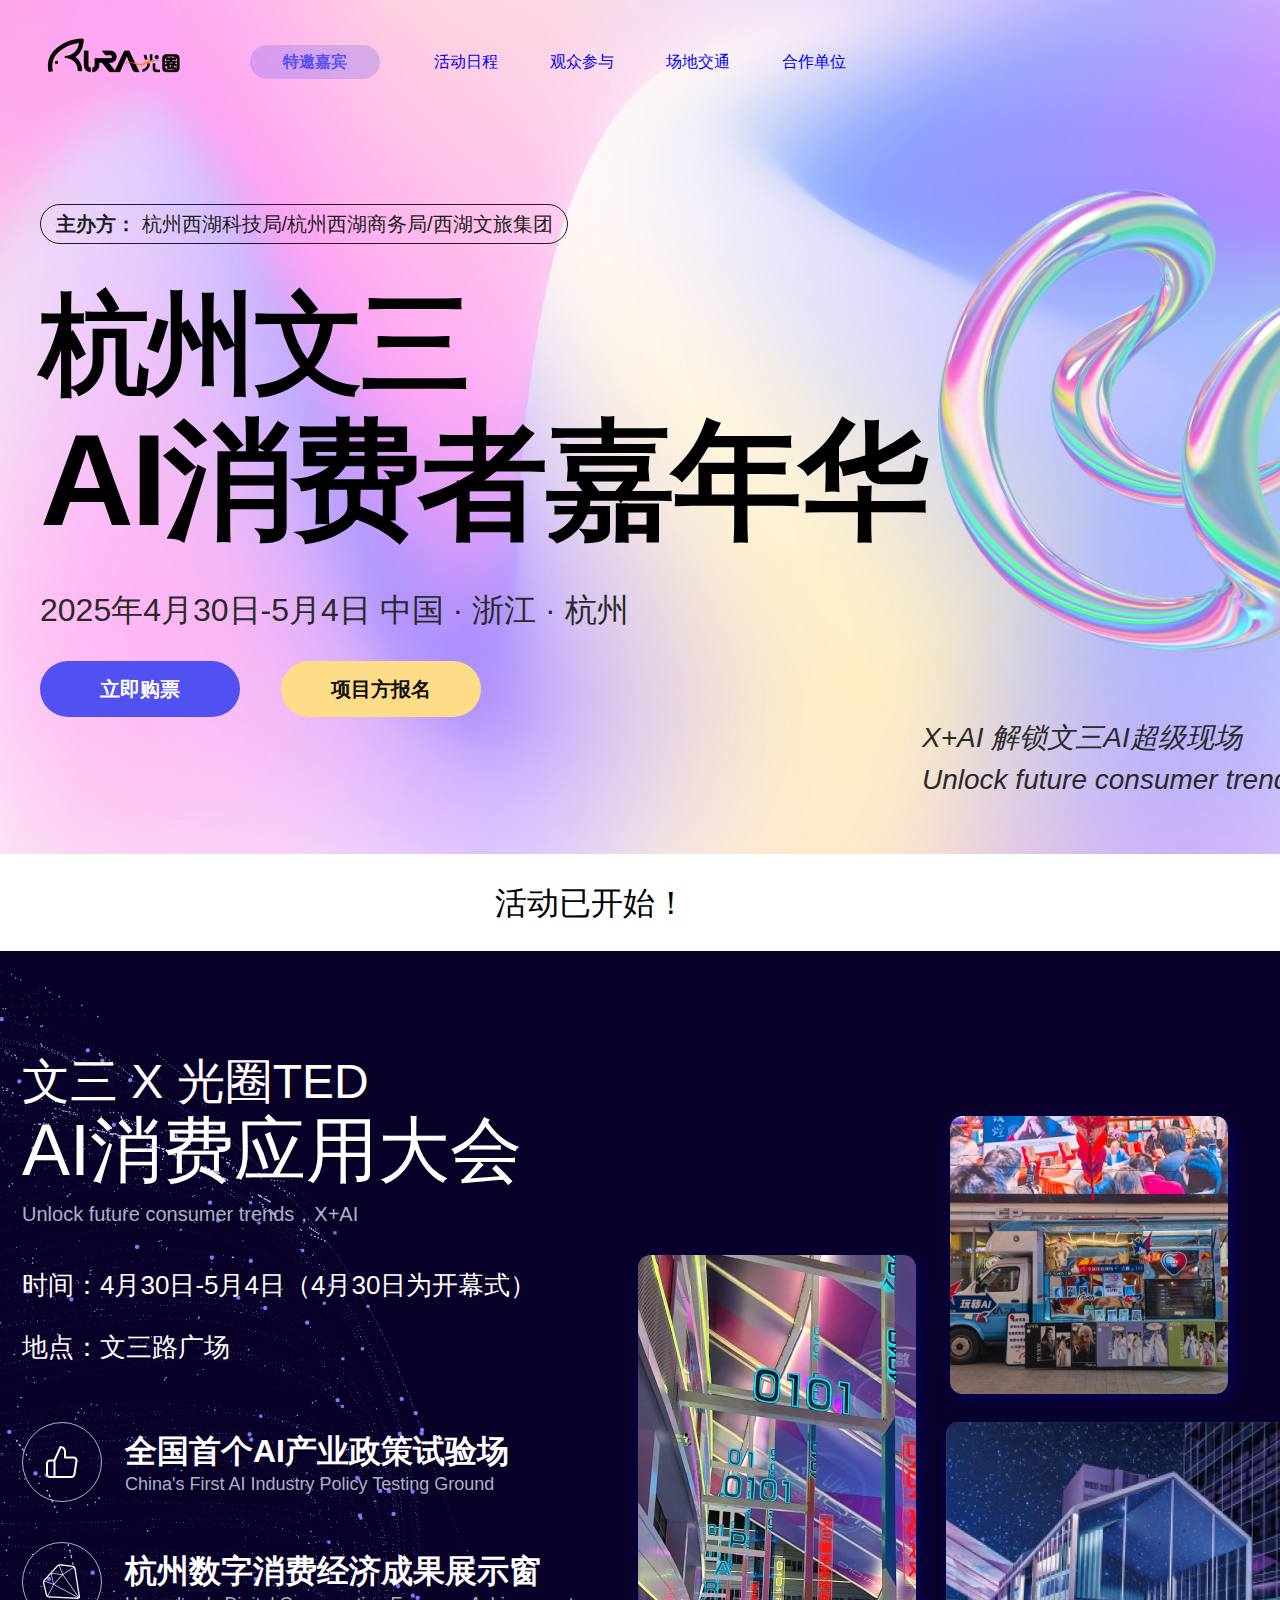
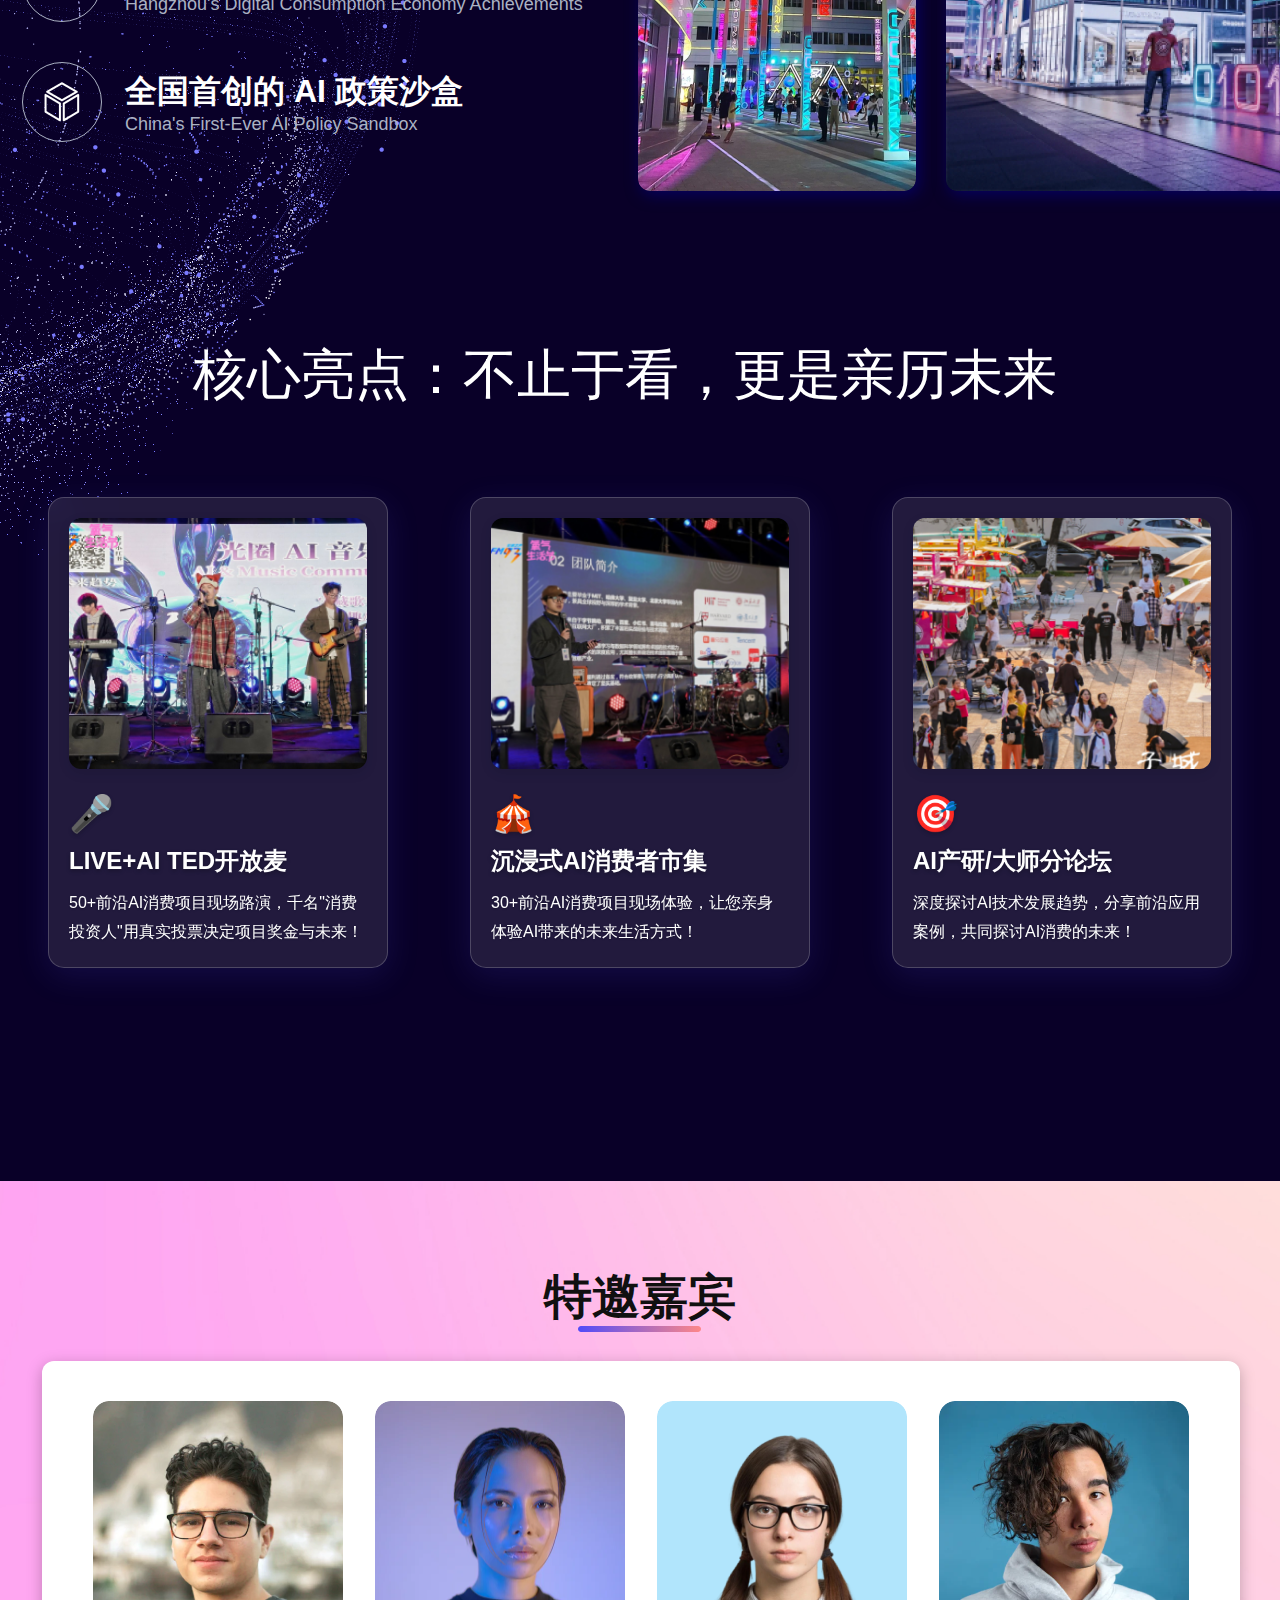
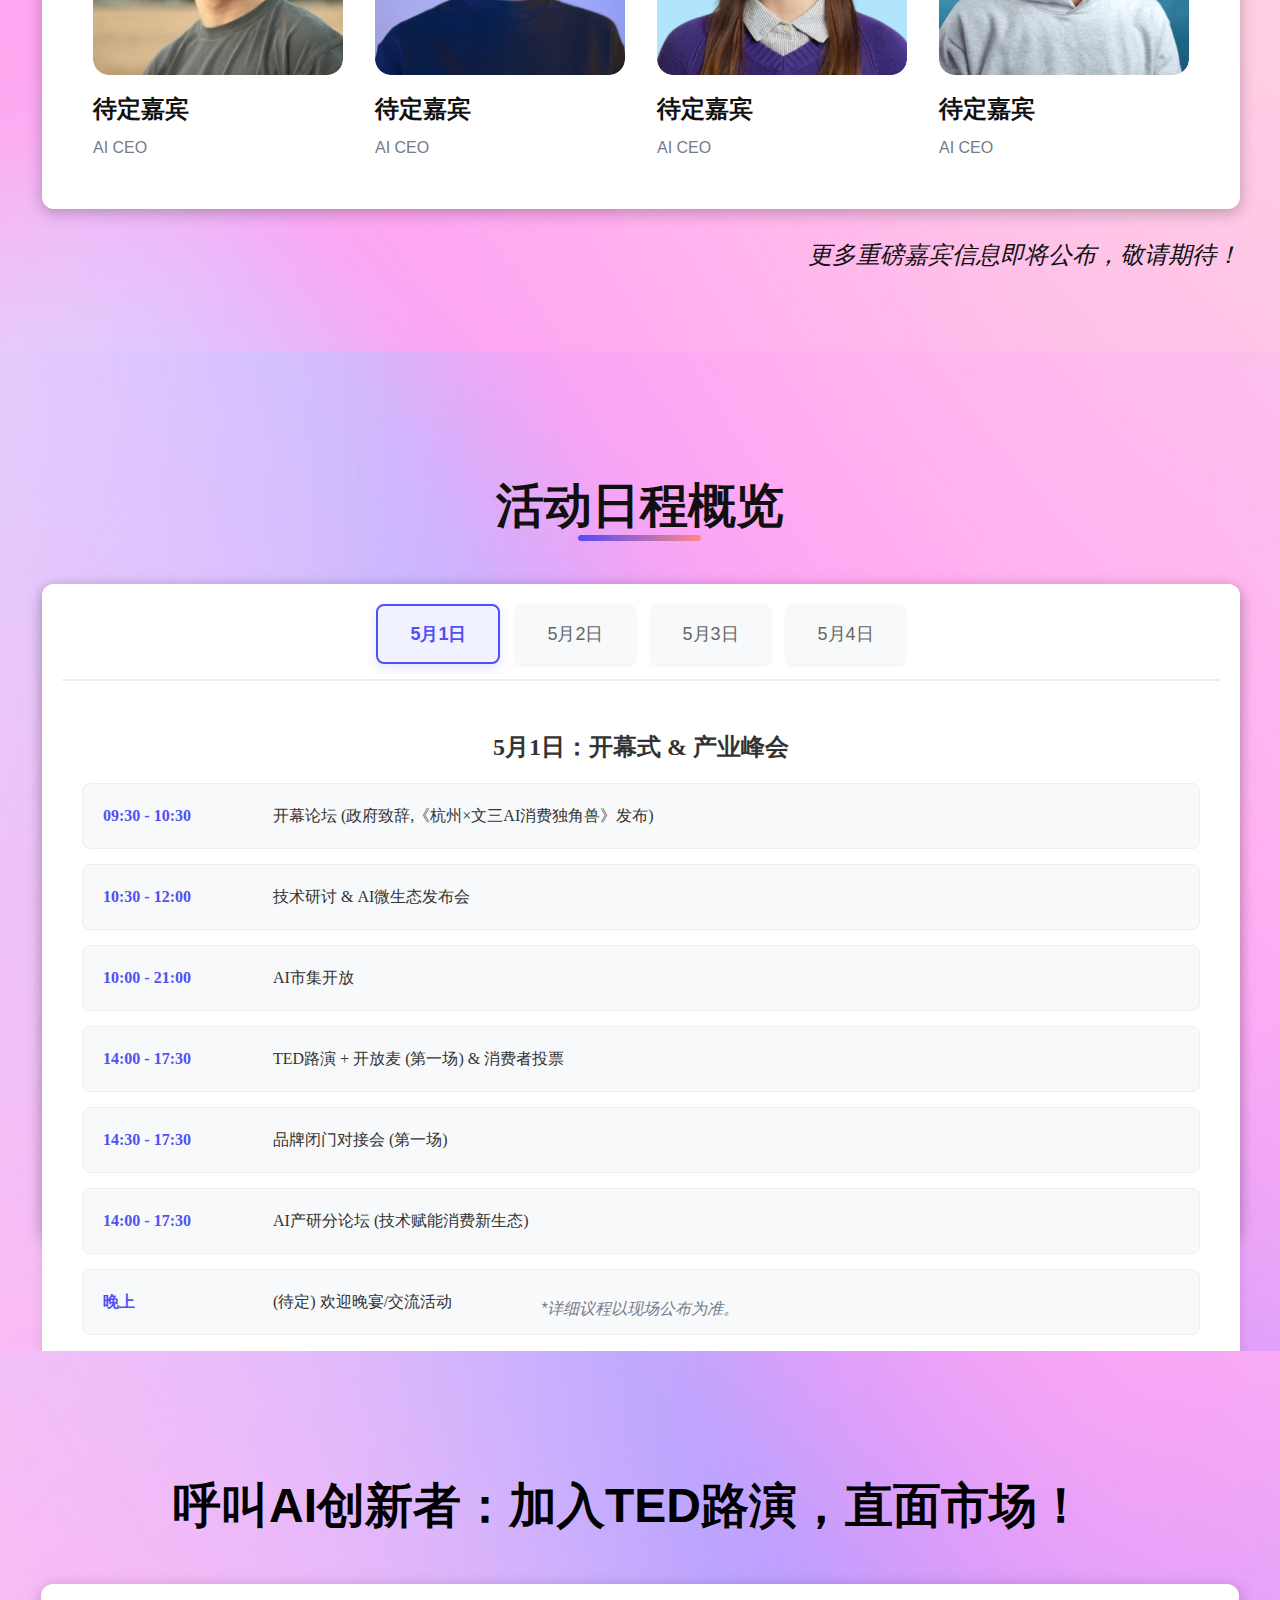
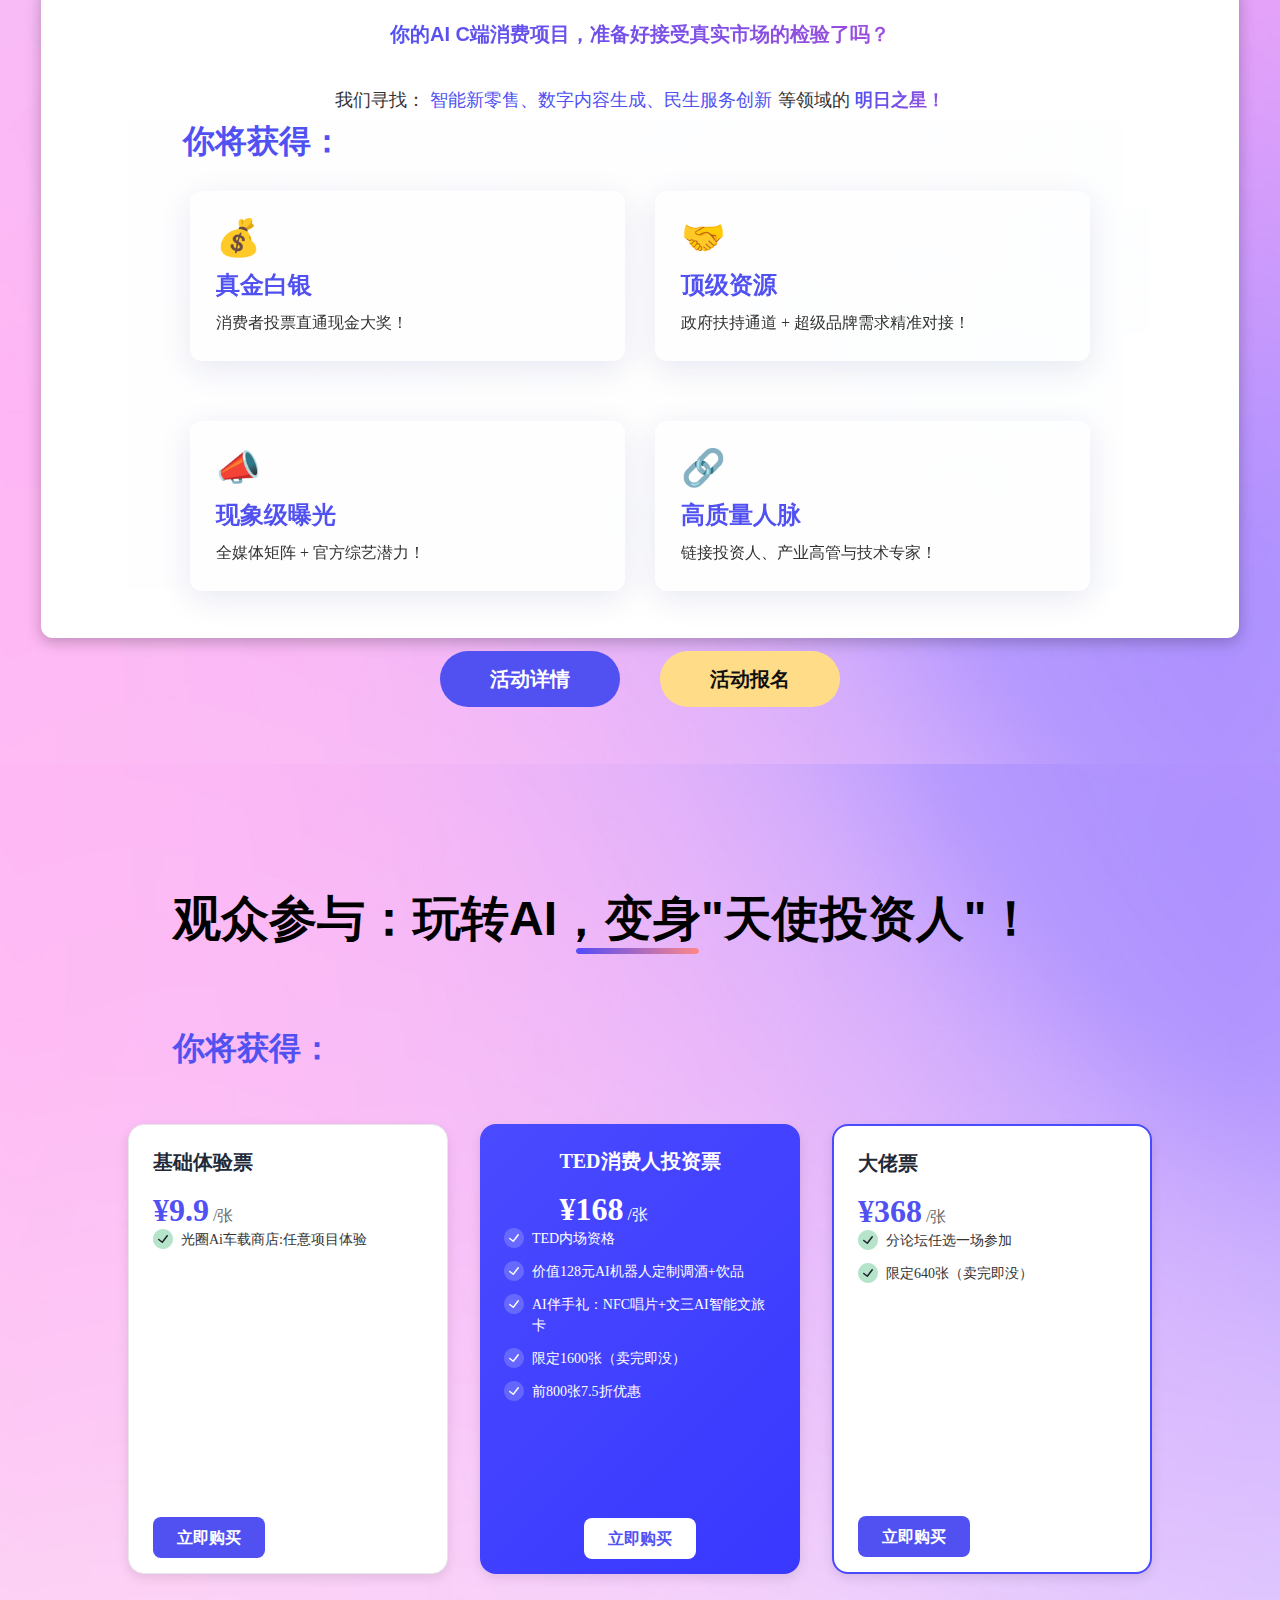
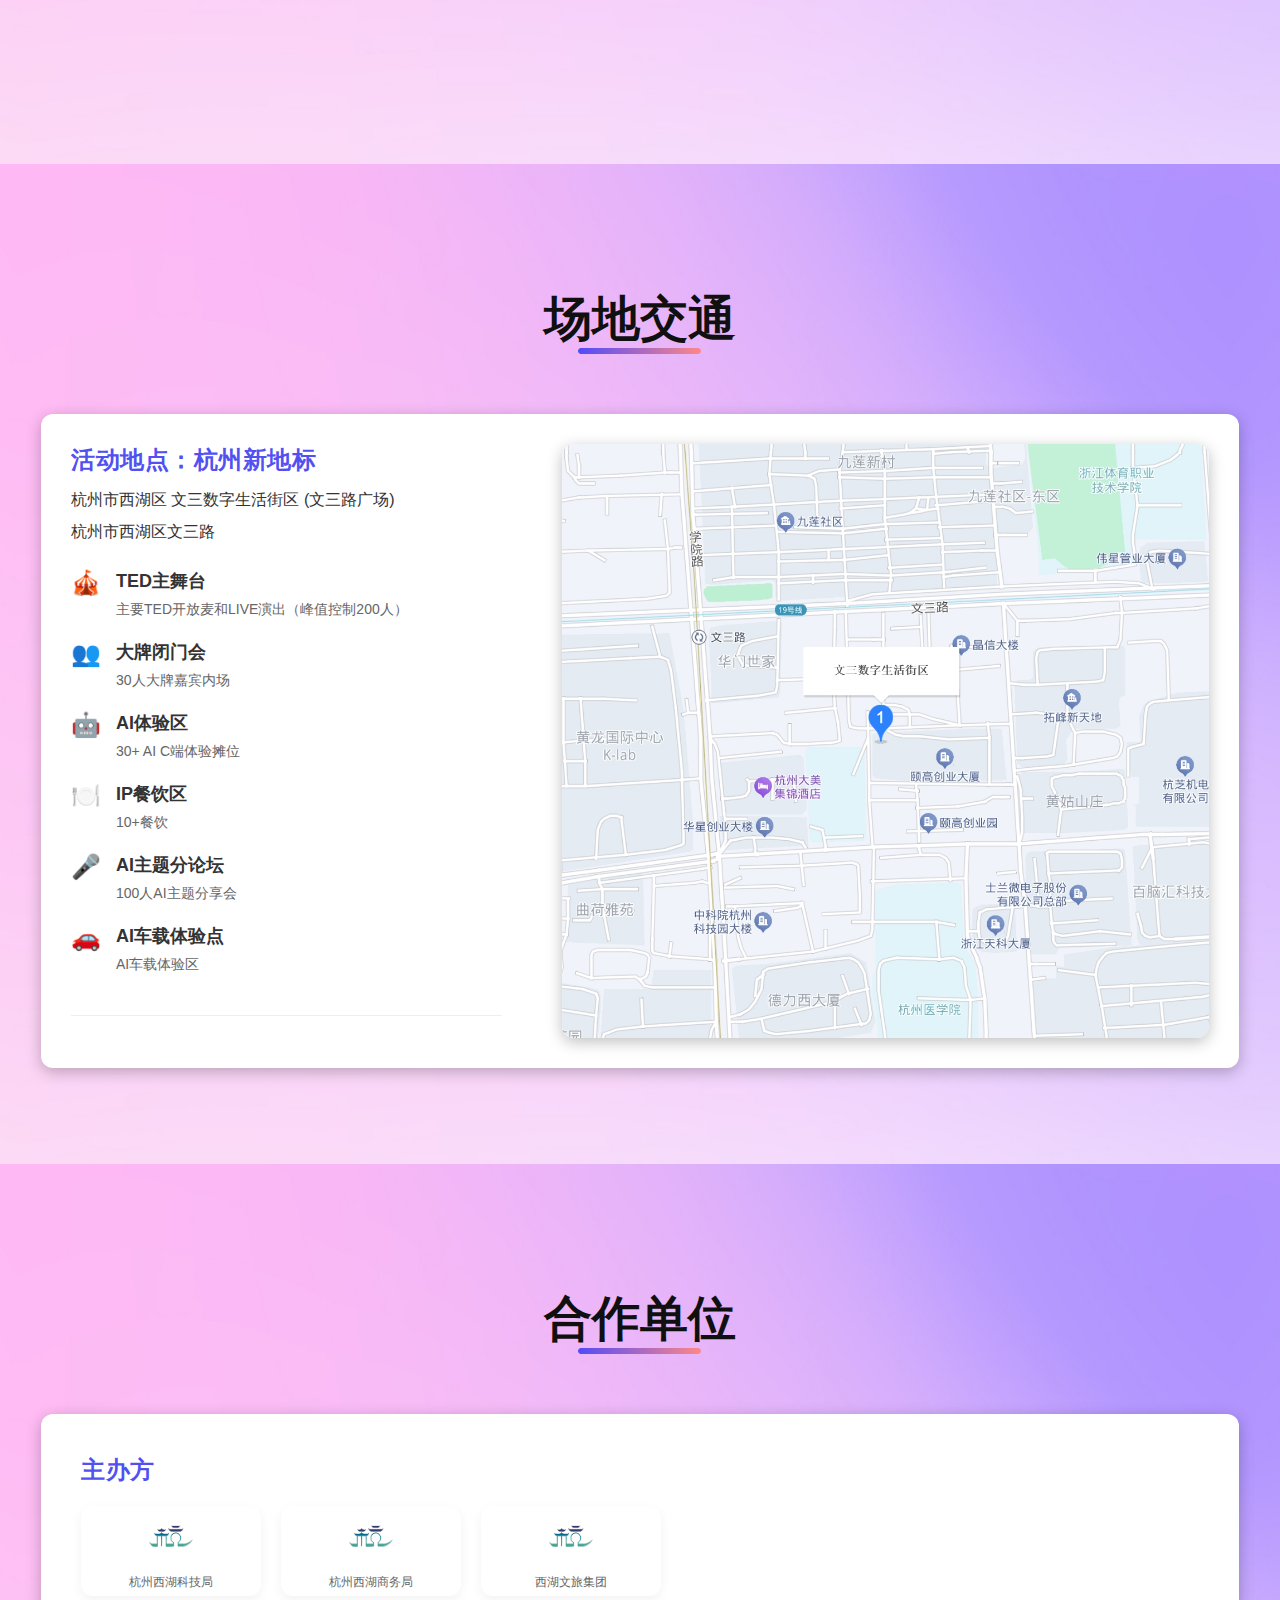
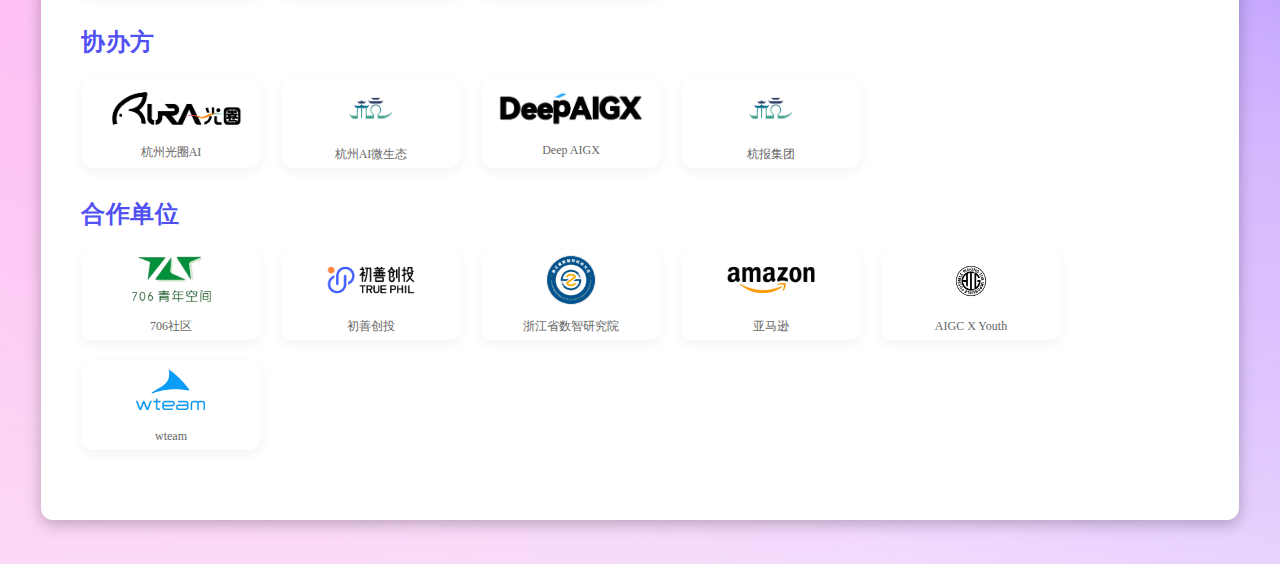
==== commit 0011e910: "更新index.html和Ted.html文件，重构了活动亮点部分，添加了新的样式和图像，提升了页面视觉效果。同时，移除了冗余的HTML元素，优化了代码结构。" ====
--- a/index.html
+++ b/index.html
@@ -145,49 +145,176 @@
       <img class="_1-1" src="_1-10.png" />
       <img class="_1" src="_10.png" />
       <img class="body-2" src="body-20.png" />
-      <div class="rectangle-6980"></div>
-      <div class="rectangle-6981"></div>
-      <img class="rectangle-6982" src="rectangle-69820.svg" />
       <div class="title">
         <div class="div7">核心亮点：不止于看，更是亲历未来</div>
       </div>
-      <div class="_12">
-        <div class="live-ai-ted">LIVE+AI TED开放麦</div>
-        <div class="_50-ai">
-          50+前沿AI消费项目现场路演，千名&quot;消费投资人&quot;用真实投票决定项目奖金与未来！
-          <br />
-        </div>
-        <div class="_01">01</div>
-      </div>
-      <div class="_2">
-        <div class="ai4">沉浸式AI消费者市集</div>
-        <div class="_50-ai-ai-ai-ai">
-          超50个AI体验摊位，从AI调酒、AI写真到老照片修复、专属歌曲生成，玩转最新潮AI应用。
-          <br />
-        </div>
-        <div class="_02">02</div>
-      </div>
-      <div class="_3">
-        <div class="ai5">
-          AI产研/大师分论坛
-          <br />
-        </div>
-        <div class="ai6">
-          行业领袖、技术专家激辩AI趋势、商业模式与伦理挑战，获取最前沿的深度洞见。
-          <br />
-        </div>
-        <div class="_03">03</div>
-      </div>
-      <img class="vector" src="vector0.svg" />
-      <img class="vector2" src="vector1.svg" />
-      <img class="image" src="image0.png" />
-      <img class="image2" src="image1.png" />
-      <div class="rectangle-6977"></div>
-      <img class="rectangle-6978" src="rectangle-69780.svg" />
-      <img
-        class="d-3-a-6137-dd-5-dd-621341-ae-080-d-67-dc-1-b-5-1"
-        src="d-3-a-6137-dd-5-dd-621341-ae-080-d-67-dc-1-b-5-10.png"
-      />
+      <div style="
+        position: absolute;
+        left: 50%;
+        transform: translateX(-50%);
+        top: 1146px;
+        display: flex;
+        justify-content: space-between;
+        width: 1184px;
+        gap: 32px;
+      ">
+        <div style="
+          position: relative;
+          width: 340px;
+          background: rgba(255, 255, 255, 0.1);
+          backdrop-filter: blur(10px);
+          border-radius: 16px;
+          padding: 20px;
+          box-shadow: 0 8px 32px rgba(81, 81, 242, 0.15);
+          transition: transform 0.3s ease, box-shadow 0.3s ease;
+          border: 1px solid rgba(255, 255, 255, 0.2);
+        ">
+          <img class="image" src="image0.png" style="
+            position: static;
+            width: 100%;
+            height: 251px;
+            border-radius: 12px;
+            object-fit: cover;
+            transition: transform 0.3s ease;
+            box-shadow: 0 4px 12px rgba(0, 0, 0, 0.1);
+          " />
+          <div style="
+            margin-top: 20px;
+            text-align: left;
+          ">
+            <div style="
+              font-size: 36px;
+              margin-bottom: 10px;
+              text-shadow: 0 2px 4px rgba(0, 0, 0, 0.2);
+            ">🎤</div>
+            <h3 style="
+              color: #fff;
+              font-size: 24px;
+              font-weight: 700;
+              margin-bottom: 12px;
+              font-family: 'Inter-Bold', sans-serif;
+              text-shadow: 0 2px 4px rgba(0, 0, 0, 0.3);
+            ">LIVE+AI TED开放麦</h3>
+            <p style="
+              color: #fff;
+              font-size: 16px;
+              line-height: 1.8;
+              font-family: 'Inter-Regular', sans-serif;
+              text-shadow: 0 1px 2px rgba(0, 0, 0, 0.2);
+              font-weight: 500;
+            ">50+前沿AI消费项目现场路演，千名"消费投资人"用真实投票决定项目奖金与未来！</p>
+          </div>
+        </div>
+        <div style="
+          position: relative;
+          width: 340px;
+          background: rgba(255, 255, 255, 0.1);
+          backdrop-filter: blur(10px);
+          border-radius: 16px;
+          padding: 20px;
+          box-shadow: 0 8px 32px rgba(81, 81, 242, 0.15);
+          transition: transform 0.3s ease, box-shadow 0.3s ease;
+          border: 1px solid rgba(255, 255, 255, 0.2);
+        ">
+          <img class="image2" src="image1.png" style="
+            position: static;
+            width: 100%;
+            height: 251px;
+            border-radius: 12px;
+            object-fit: cover;
+            transition: transform 0.3s ease;
+            box-shadow: 0 4px 12px rgba(0, 0, 0, 0.1);
+          " />
+          <div style="
+            margin-top: 20px;
+            text-align: left;
+          ">
+            <div style="
+              font-size: 36px;
+              margin-bottom: 10px;
+              text-shadow: 0 2px 4px rgba(0, 0, 0, 0.2);
+            ">🎪</div>
+            <h3 style="
+              color: #fff;
+              font-size: 24px;
+              font-weight: 700;
+              margin-bottom: 12px;
+              font-family: 'Inter-Bold', sans-serif;
+              text-shadow: 0 2px 4px rgba(0, 0, 0, 0.3);
+            ">沉浸式AI消费者市集</h3>
+            <p style="
+              color: #fff;
+              font-size: 16px;
+              line-height: 1.8;
+              font-family: 'Inter-Regular', sans-serif;
+              text-shadow: 0 1px 2px rgba(0, 0, 0, 0.2);
+              font-weight: 500;
+            ">30+前沿AI消费项目现场体验，让您亲身体验AI带来的未来生活方式！</p>
+          </div>
+        </div>
+        <div style="
+          position: relative;
+          width: 340px;
+          background: rgba(255, 255, 255, 0.1);
+          backdrop-filter: blur(10px);
+          border-radius: 16px;
+          padding: 20px;
+          box-shadow: 0 8px 32px rgba(81, 81, 242, 0.15);
+          transition: transform 0.3s ease, box-shadow 0.3s ease;
+          border: 1px solid rgba(255, 255, 255, 0.2);
+        ">
+          <img class="d-3-a-6137-dd-5-dd-621341-ae-080-d-67-dc-1-b-5-1" 
+            src="d-3-a-6137-dd-5-dd-621341-ae-080-d-67-dc-1-b-5-10.png" style="
+            position: static;
+            width: 100%;
+            height: 251px;
+            border-radius: 12px;
+            object-fit: cover;
+            transition: transform 0.3s ease;
+            box-shadow: 0 4px 12px rgba(0, 0, 0, 0.1);
+          " />
+          <div style="
+            margin-top: 20px;
+            text-align: left;
+          ">
+            <div style="
+              font-size: 36px;
+              margin-bottom: 10px;
+              text-shadow: 0 2px 4px rgba(0, 0, 0, 0.2);
+            ">🎯</div>
+            <h3 style="
+              color: #fff;
+              font-size: 24px;
+              font-weight: 700;
+              margin-bottom: 12px;
+              font-family: 'Inter-Bold', sans-serif;
+              text-shadow: 0 2px 4px rgba(0, 0, 0, 0.3);
+            ">AI产研/大师分论坛</h3>
+            <p style="
+              color: #fff;
+              font-size: 16px;
+              line-height: 1.8;
+              font-family: 'Inter-Regular', sans-serif;
+              text-shadow: 0 1px 2px rgba(0, 0, 0, 0.2);
+              font-weight: 500;
+            ">深度探讨AI技术发展趋势，分享前沿应用案例，共同探讨AI消费的未来！</p>
+          </div>
+        </div>
+      </div>
+      <style>
+        .image:hover,
+        .image2:hover,
+        .d-3-a-6137-dd-5-dd-621341-ae-080-d-67-dc-1-b-5-1:hover {
+          transform: translateY(-10px) !important;
+          box-shadow: 0 10px 20px rgba(81, 81, 242, 0.2) !important;
+        }
+        
+        div[style*="position: relative; width: 340px;"]:hover {
+          transform: translateY(-10px);
+          box-shadow: 0 12px 36px rgba(81, 81, 242, 0.2);
+          background: rgba(255, 255, 255, 0.15);
+        }
+      </style>
     </div>
     <div class="team" id="guests">
       <img class="bg2" src="bg1.png" />
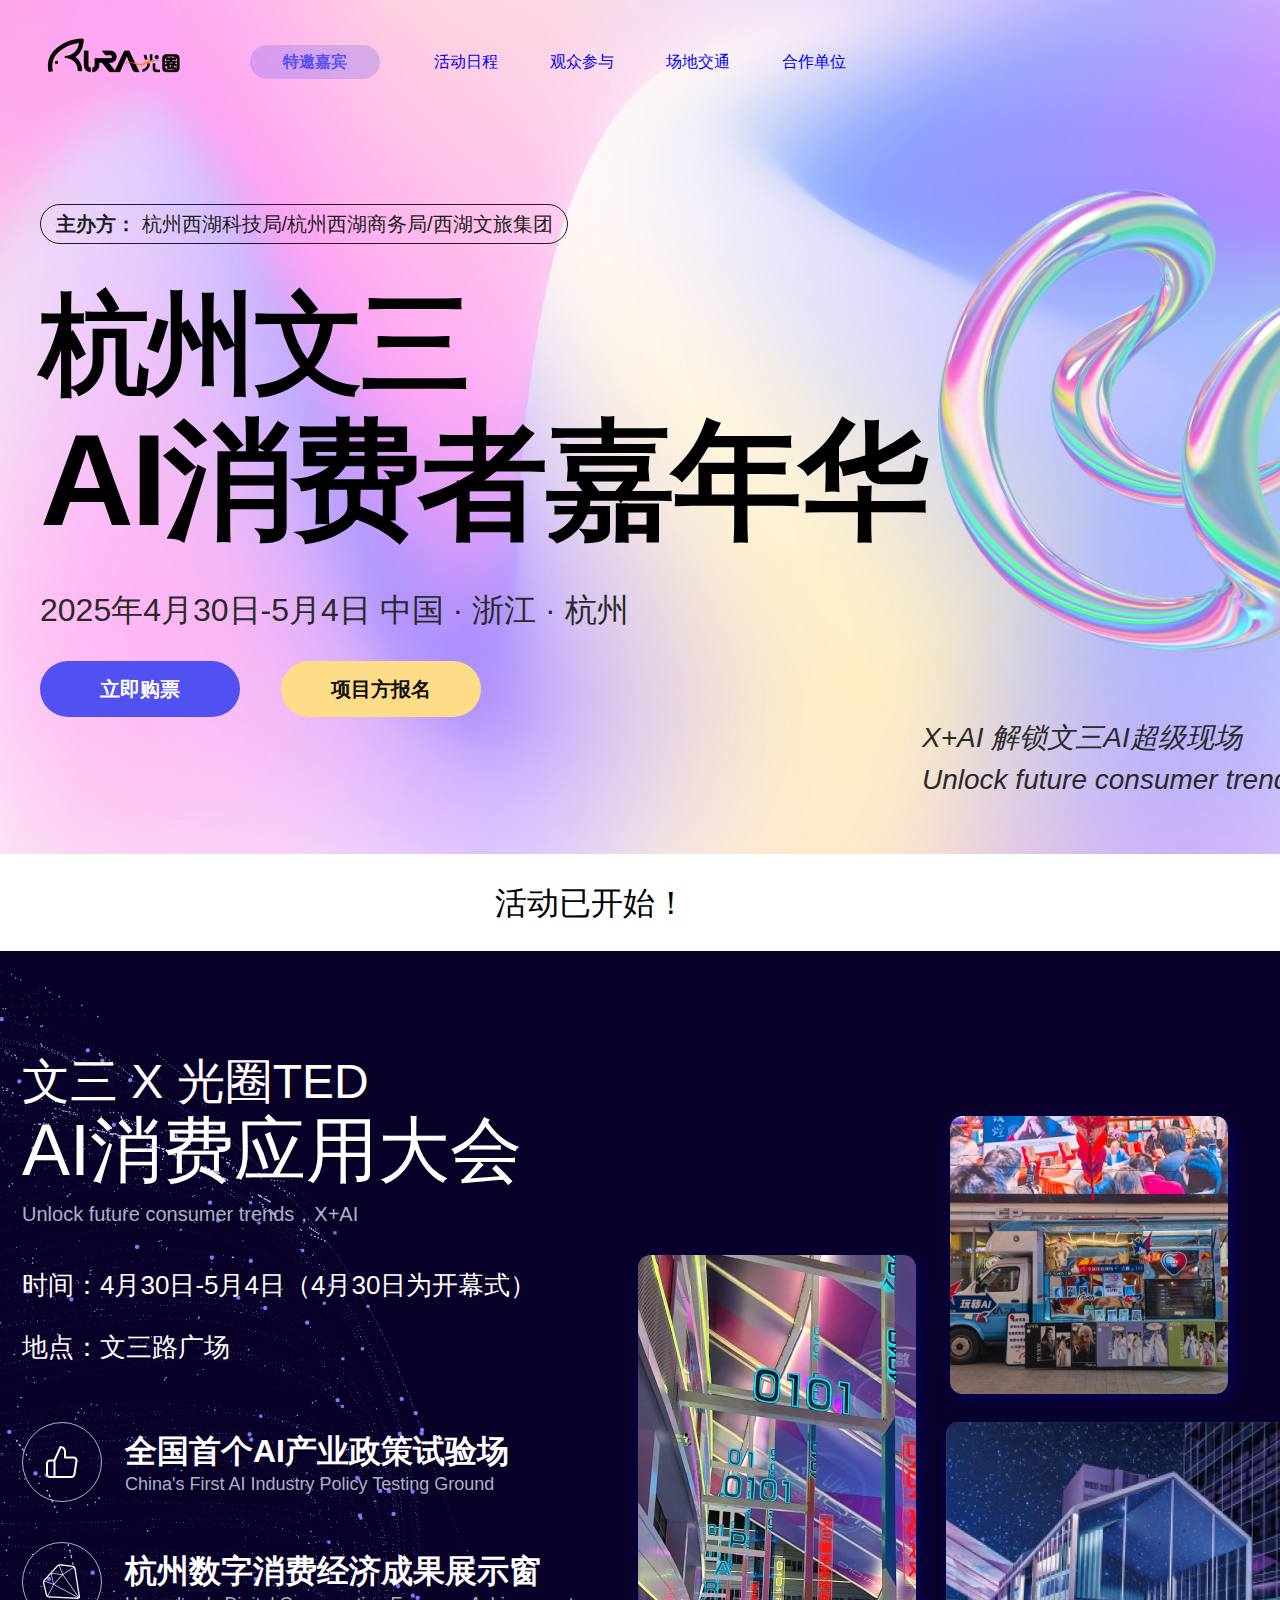
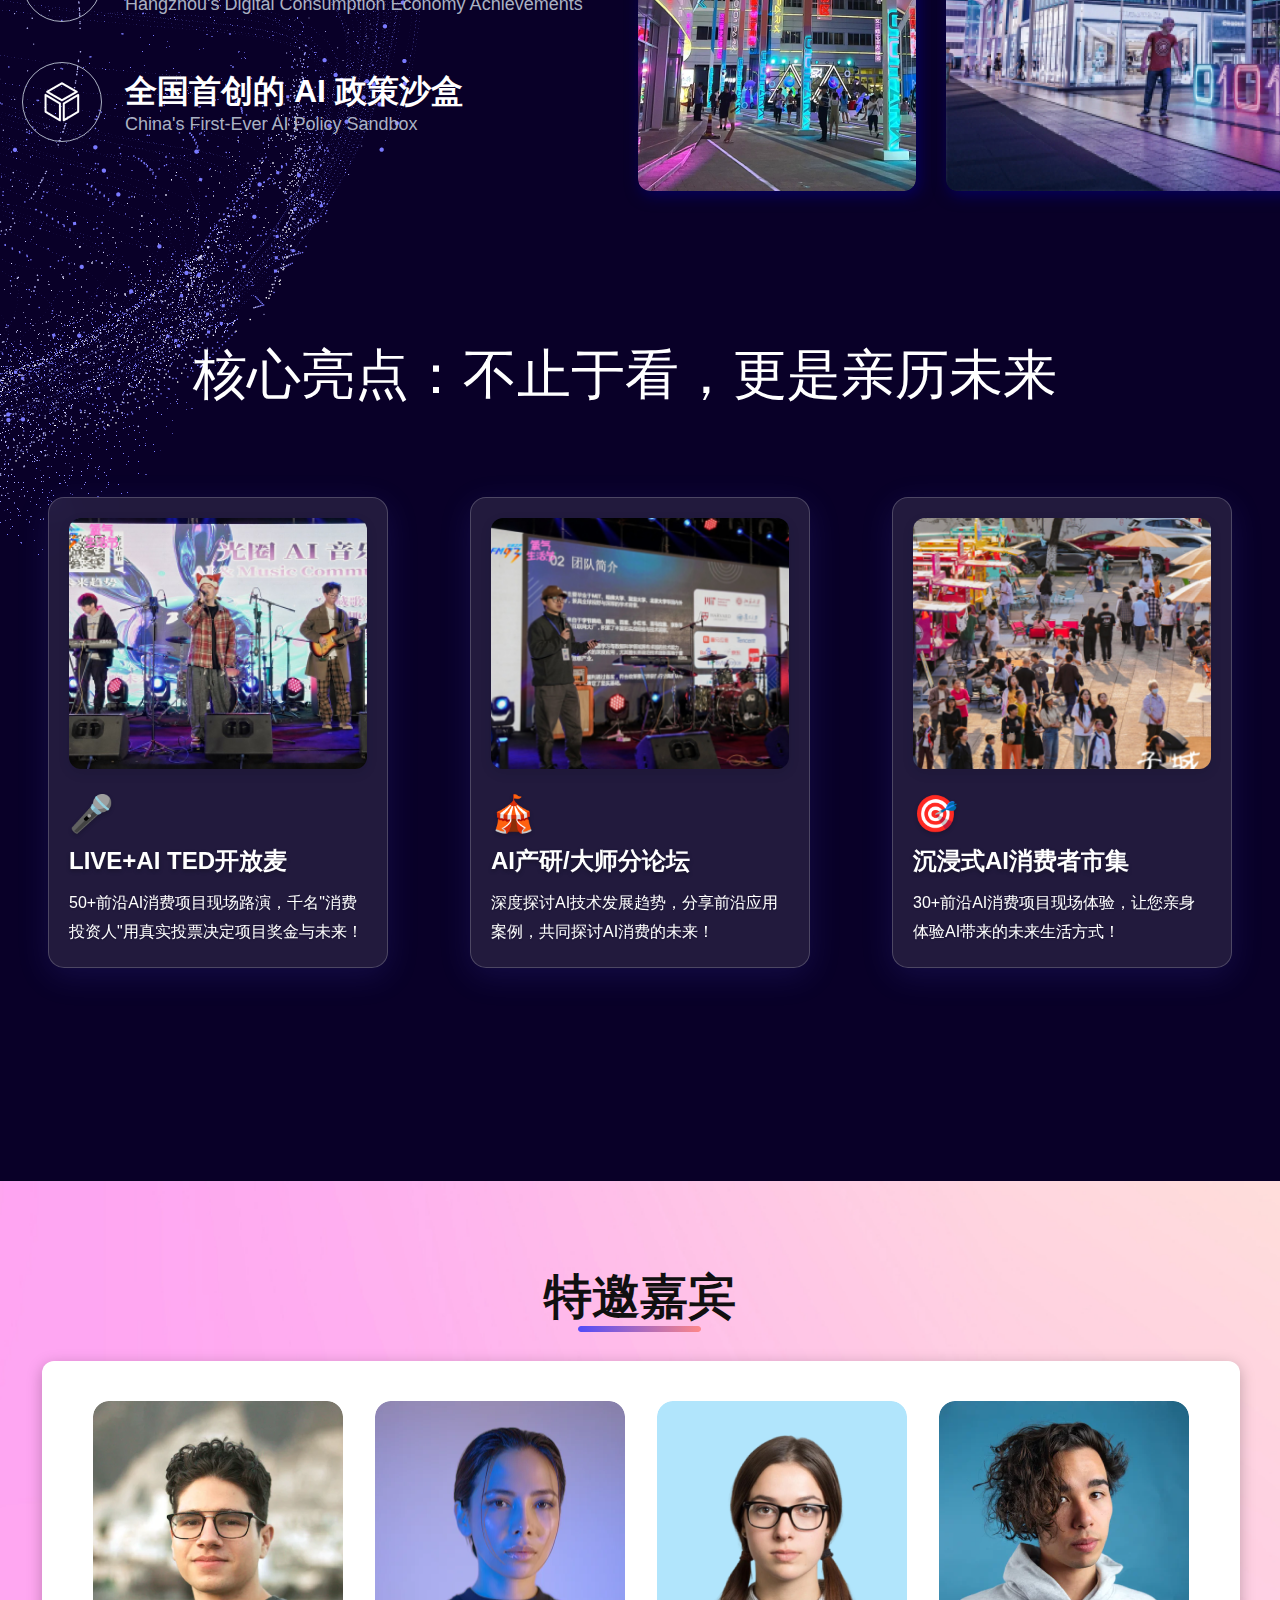
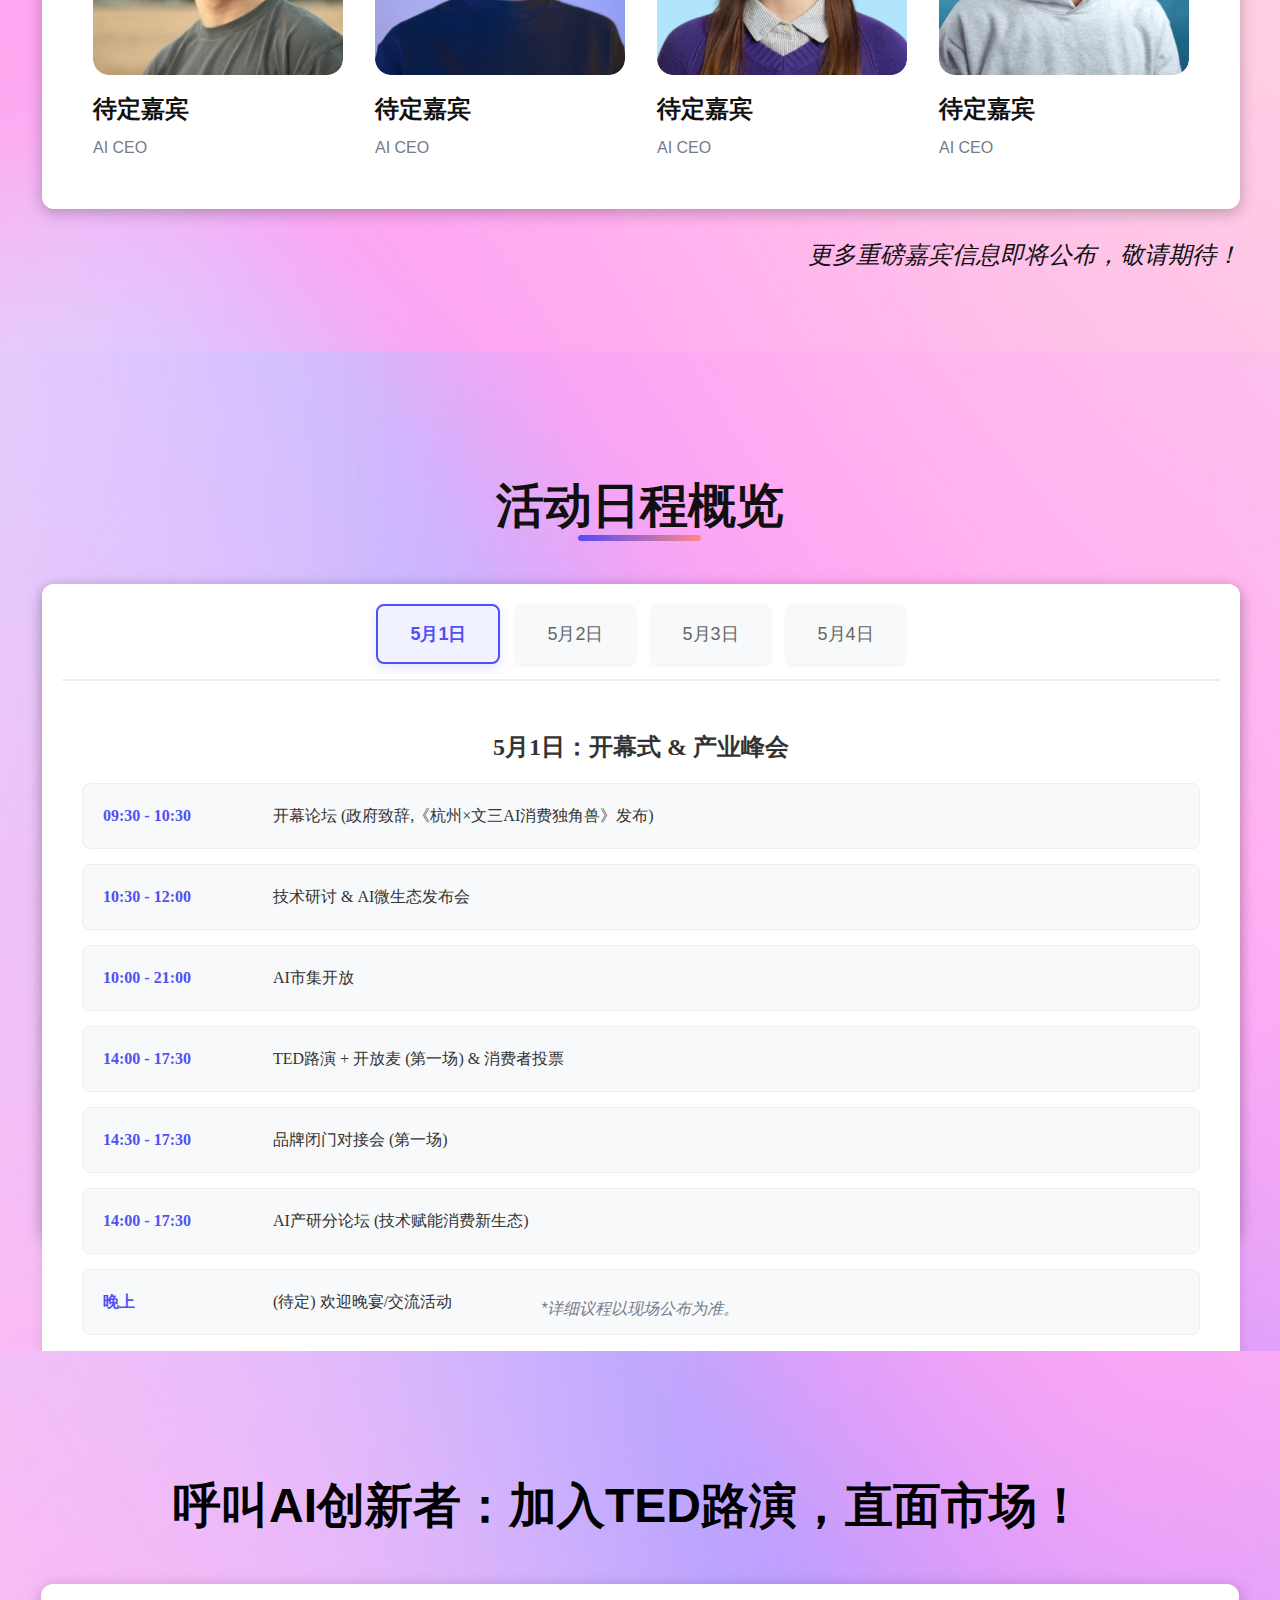
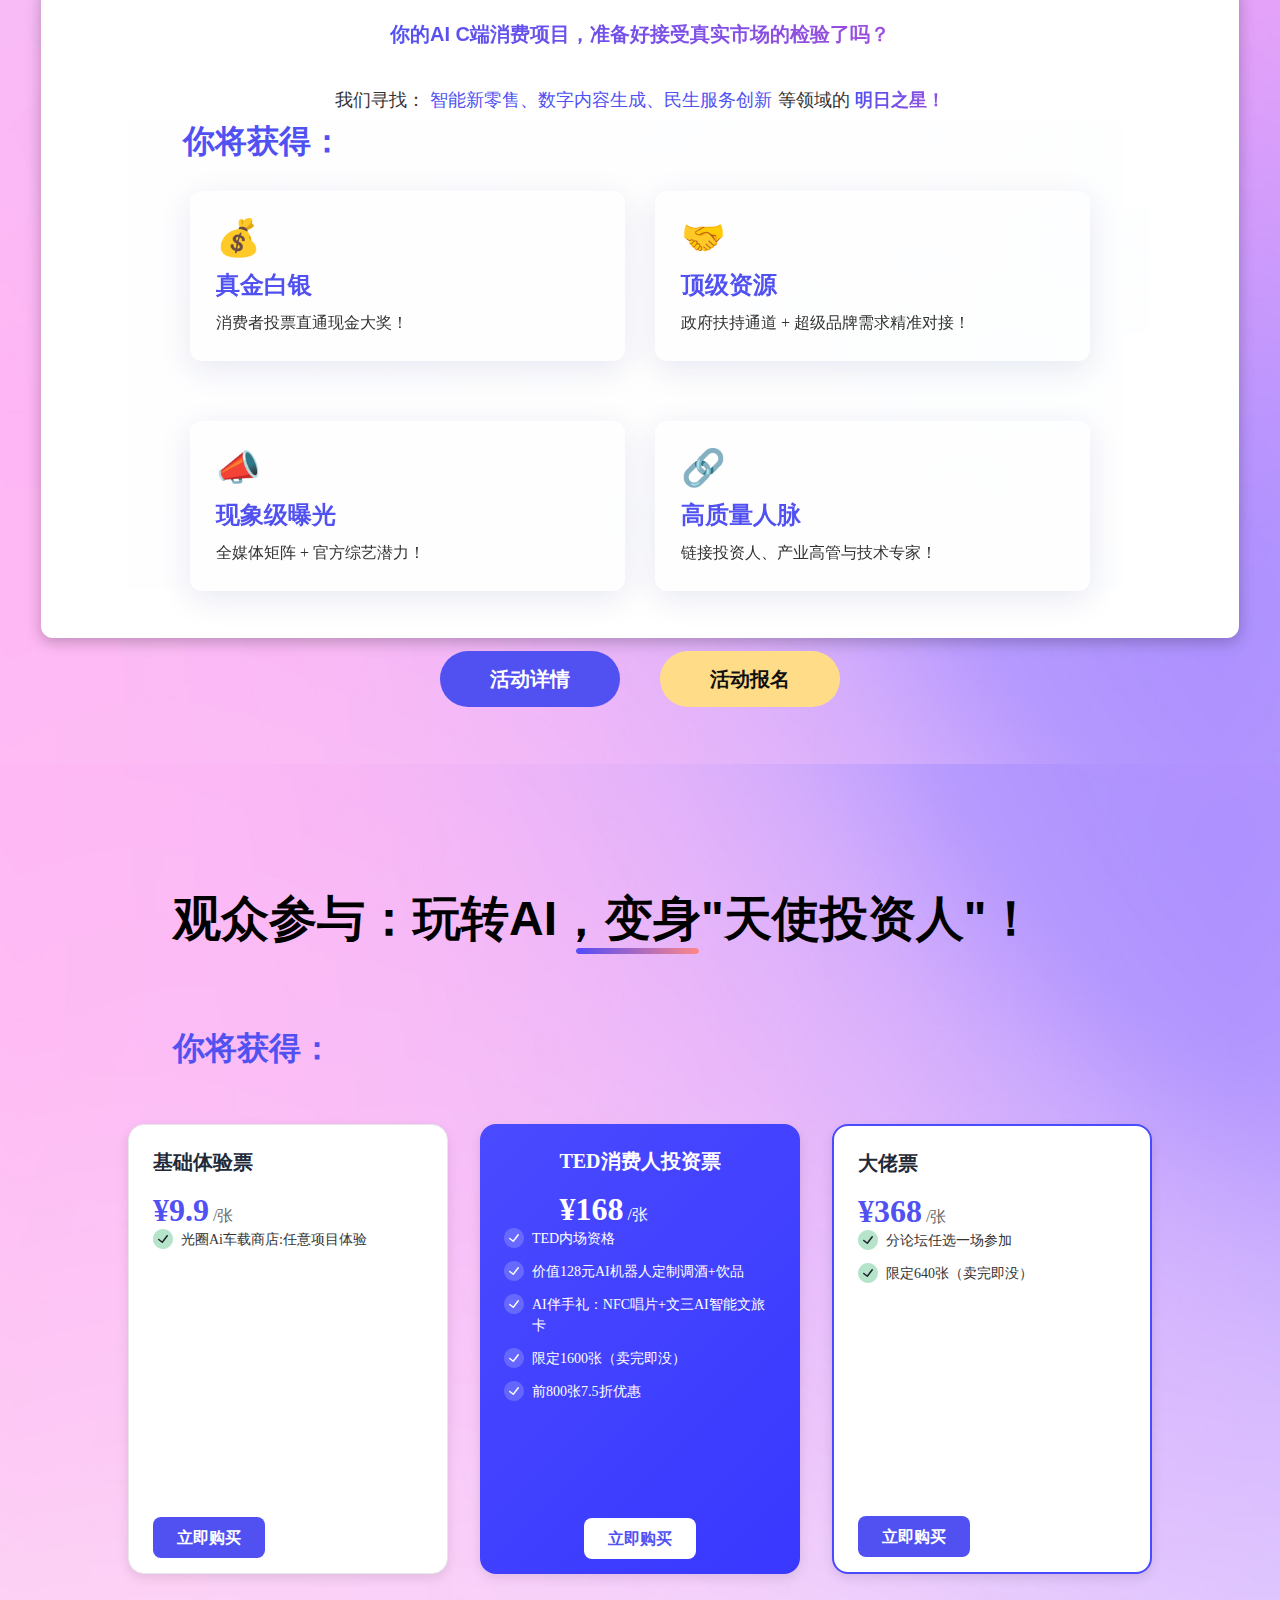
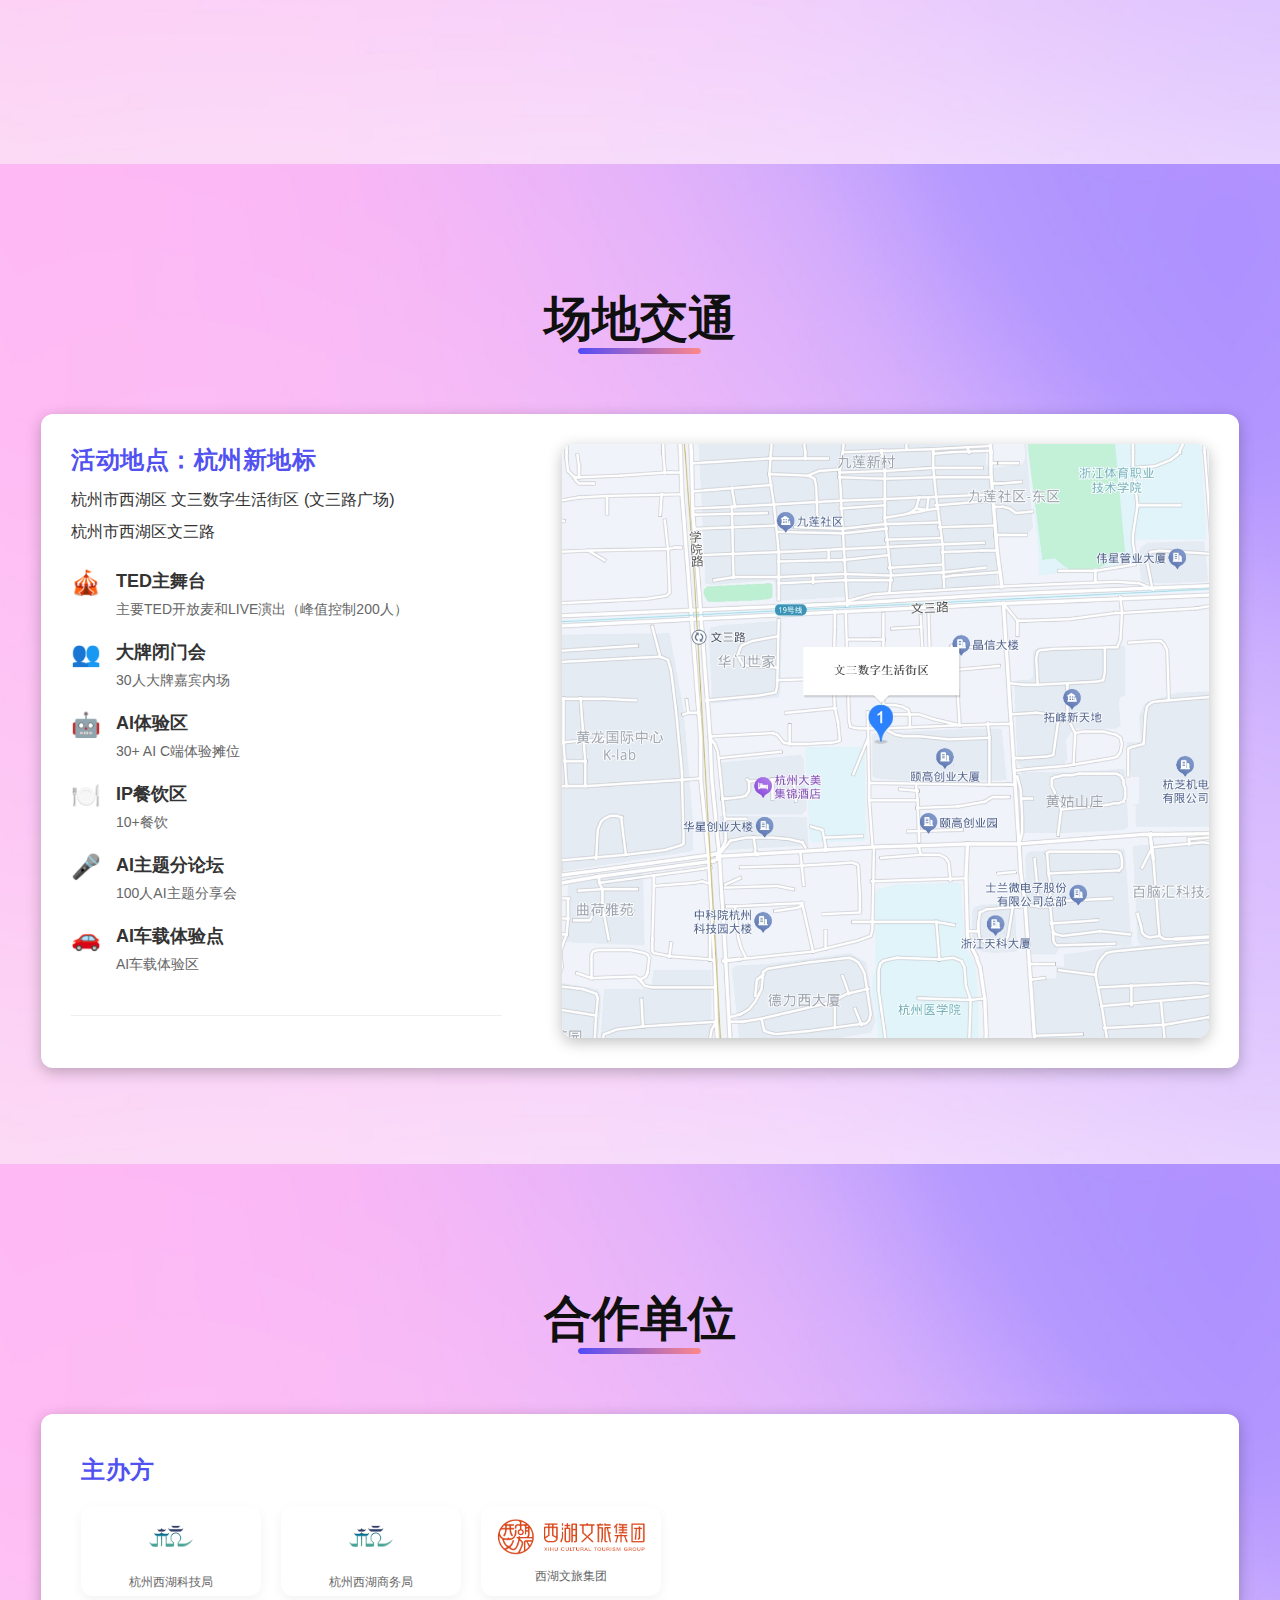
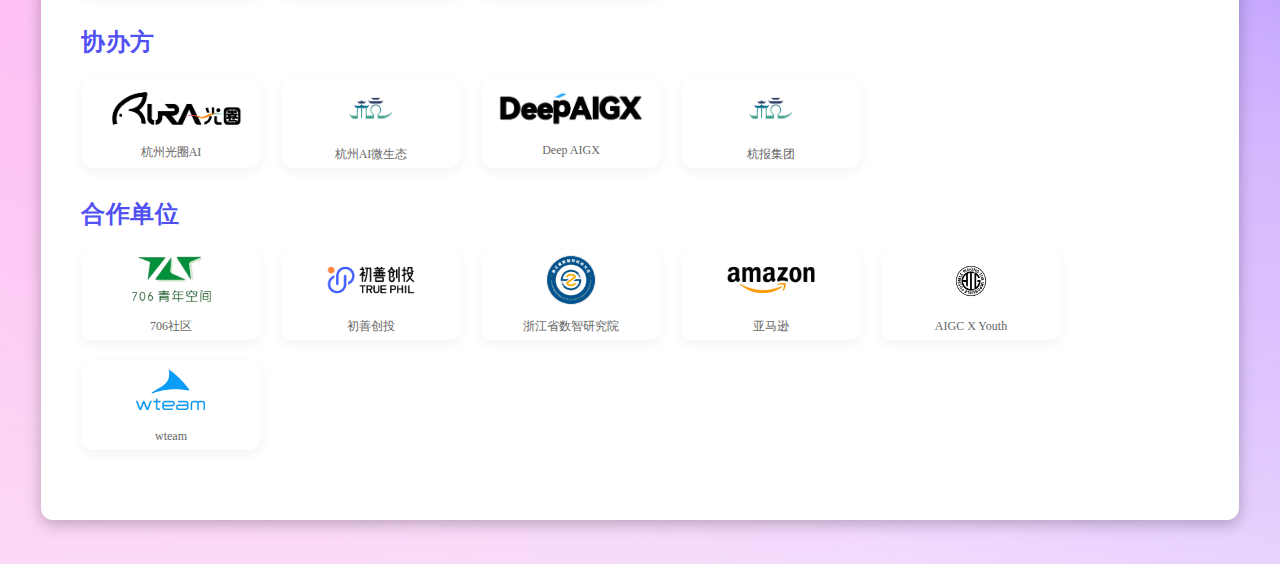
==== commit 1667df07: "更新index.html文件，交换了两个活动部分的标题和描述，以更好地反映各自的内容和主题。" ====
--- a/index.html
+++ b/index.html
@@ -241,7 +241,7 @@
               margin-bottom: 12px;
               font-family: 'Inter-Bold', sans-serif;
               text-shadow: 0 2px 4px rgba(0, 0, 0, 0.3);
-            ">沉浸式AI消费者市集</h3>
+            ">AI产研/大师分论坛</h3>
             <p style="
               color: #fff;
               font-size: 16px;
@@ -249,7 +249,7 @@
               font-family: 'Inter-Regular', sans-serif;
               text-shadow: 0 1px 2px rgba(0, 0, 0, 0.2);
               font-weight: 500;
-            ">30+前沿AI消费项目现场体验，让您亲身体验AI带来的未来生活方式！</p>
+            ">深度探讨AI技术发展趋势，分享前沿应用案例，共同探讨AI消费的未来！</p>
           </div>
         </div>
         <div style="
@@ -289,7 +289,7 @@
               margin-bottom: 12px;
               font-family: 'Inter-Bold', sans-serif;
               text-shadow: 0 2px 4px rgba(0, 0, 0, 0.3);
-            ">AI产研/大师分论坛</h3>
+            ">沉浸式AI消费者市集</h3>
             <p style="
               color: #fff;
               font-size: 16px;
@@ -297,7 +297,7 @@
               font-family: 'Inter-Regular', sans-serif;
               text-shadow: 0 1px 2px rgba(0, 0, 0, 0.2);
               font-weight: 500;
-            ">深度探讨AI技术发展趋势，分享前沿应用案例，共同探讨AI消费的未来！</p>
+            ">30+前沿AI消费项目现场体验，让您亲身体验AI带来的未来生活方式！</p>
           </div>
         </div>
       </div>
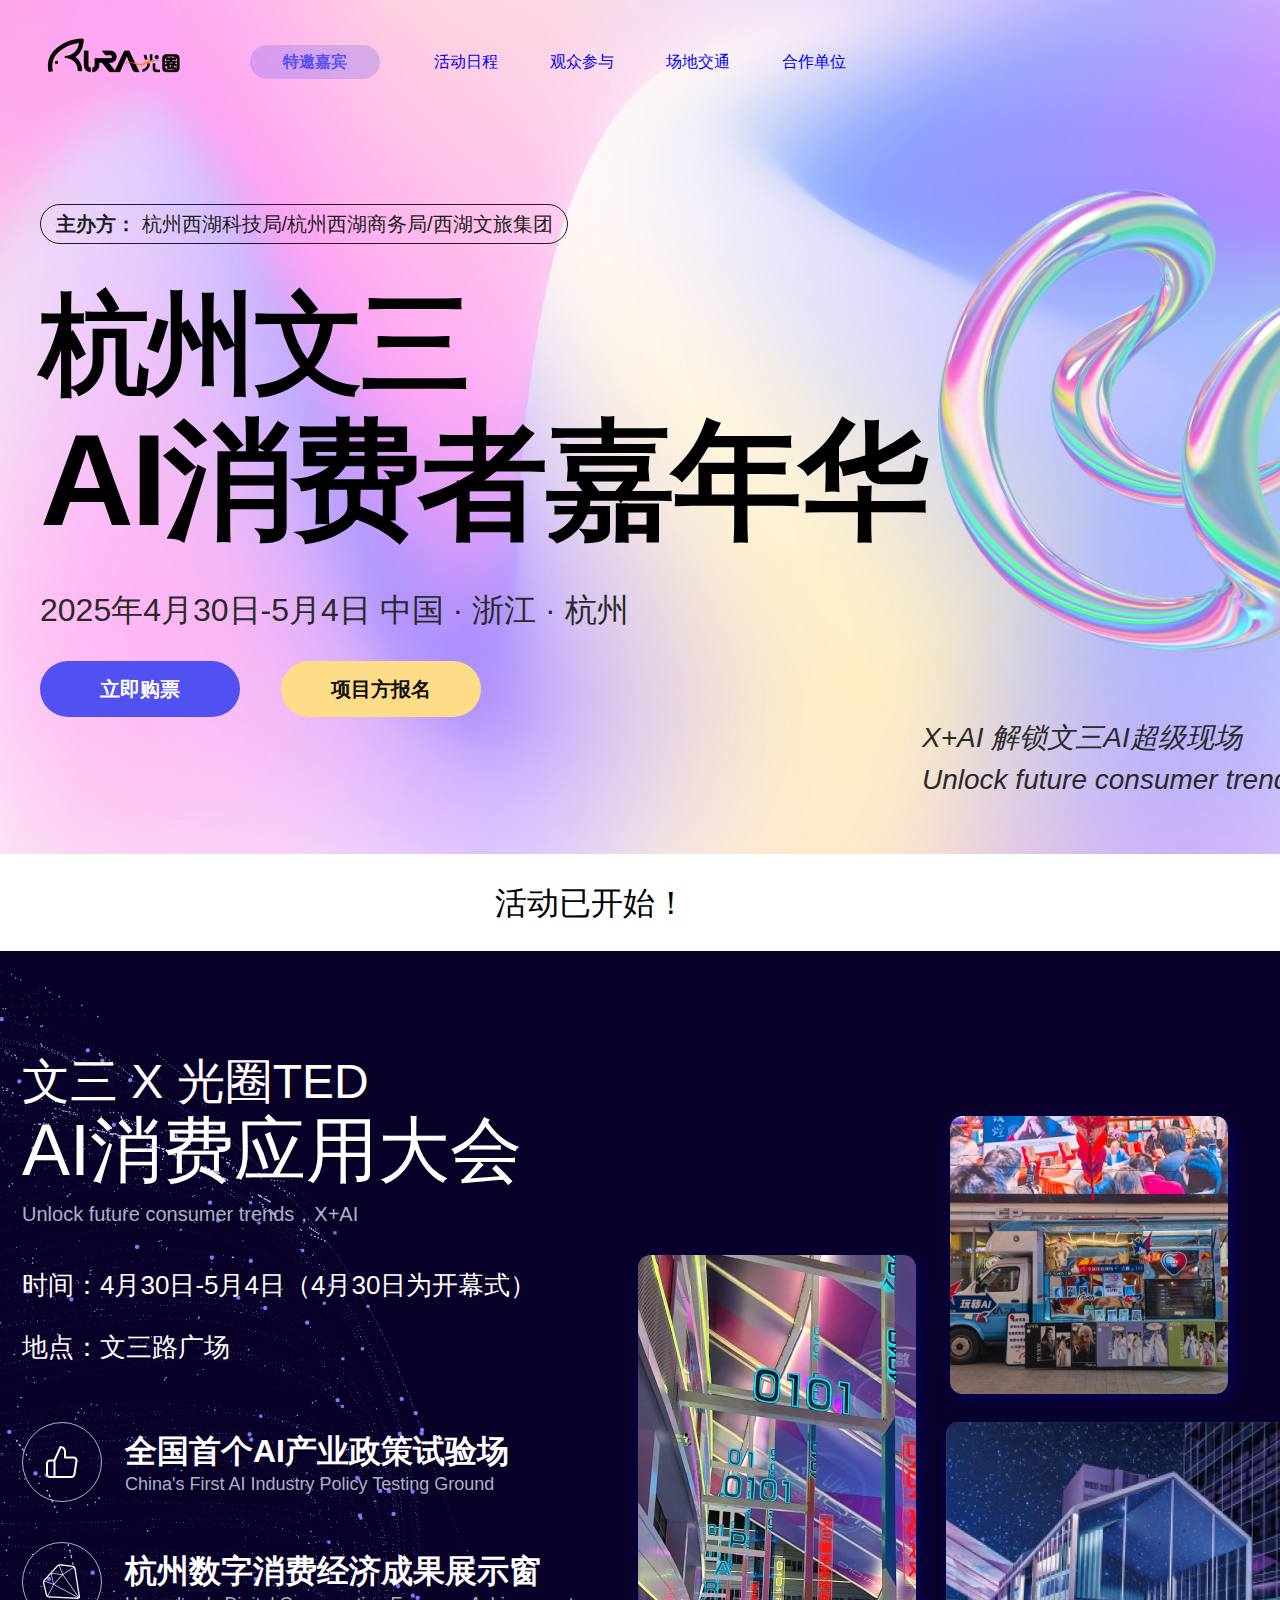
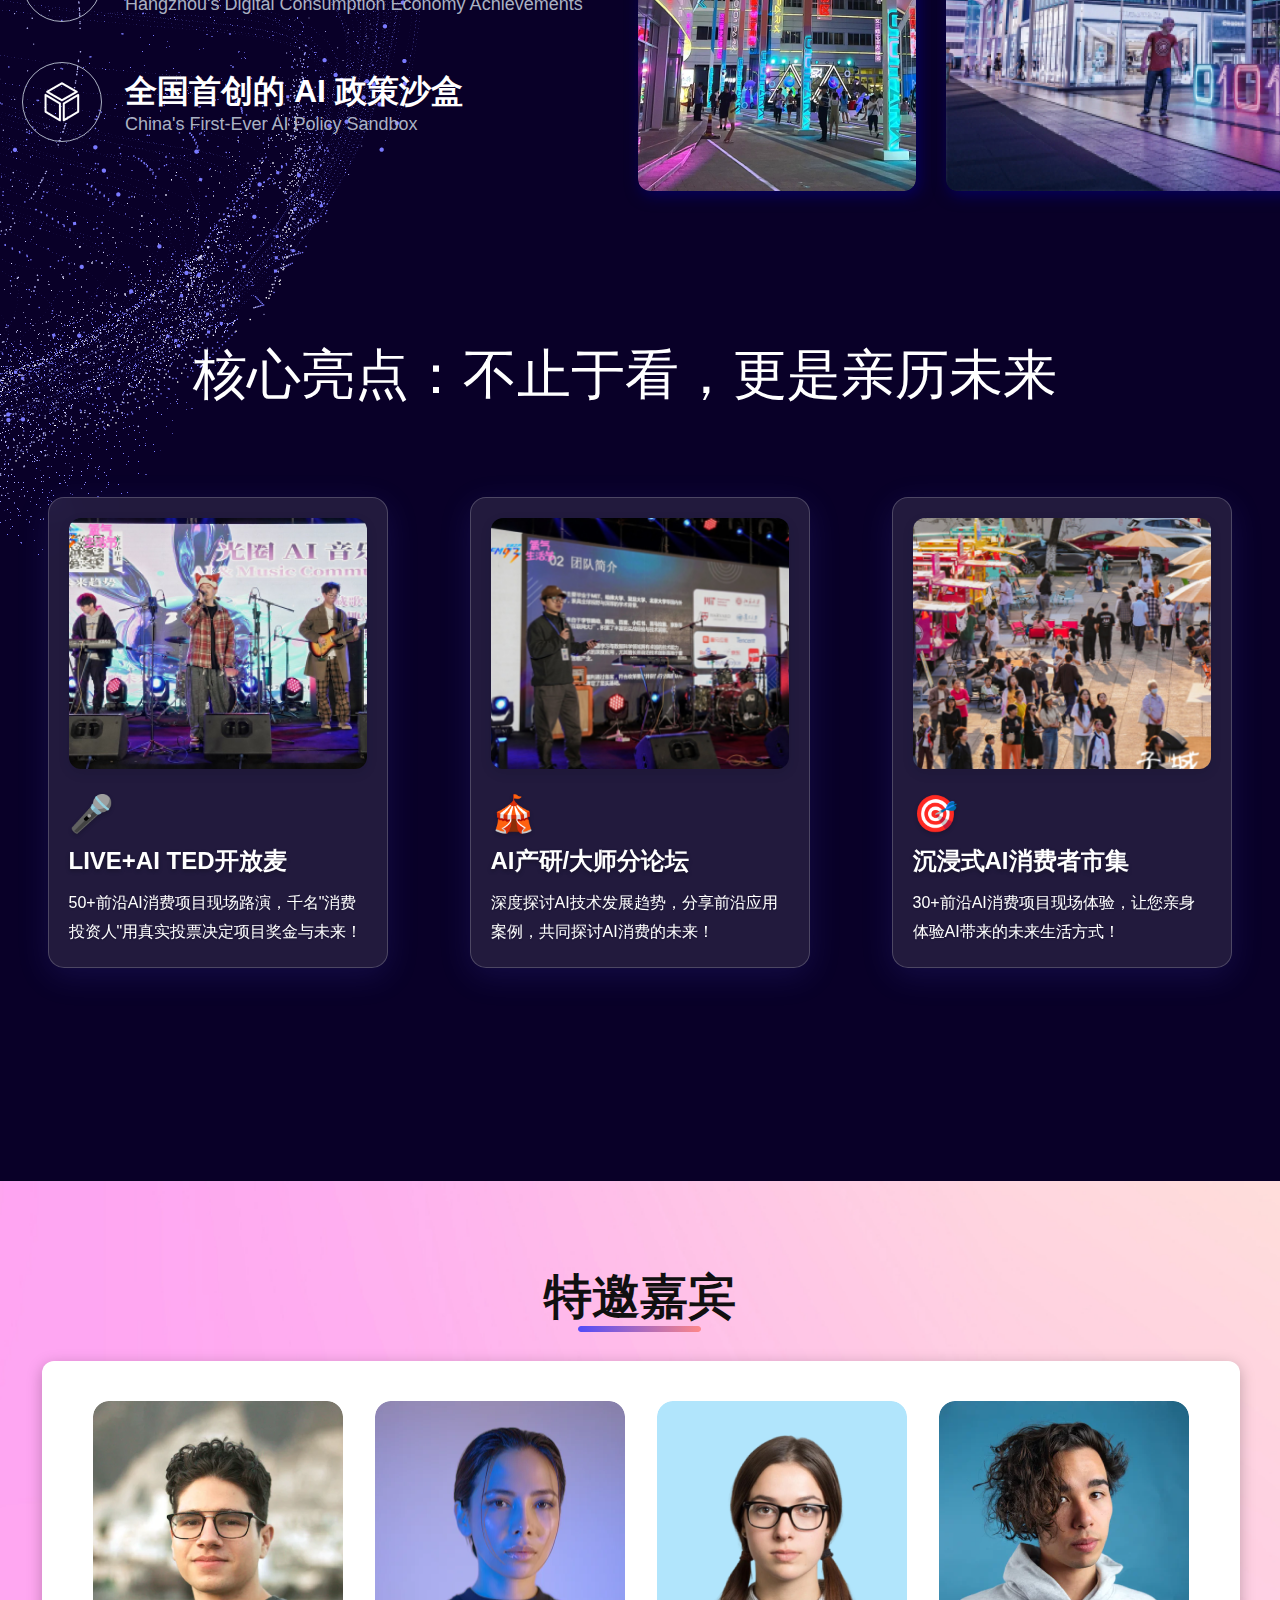
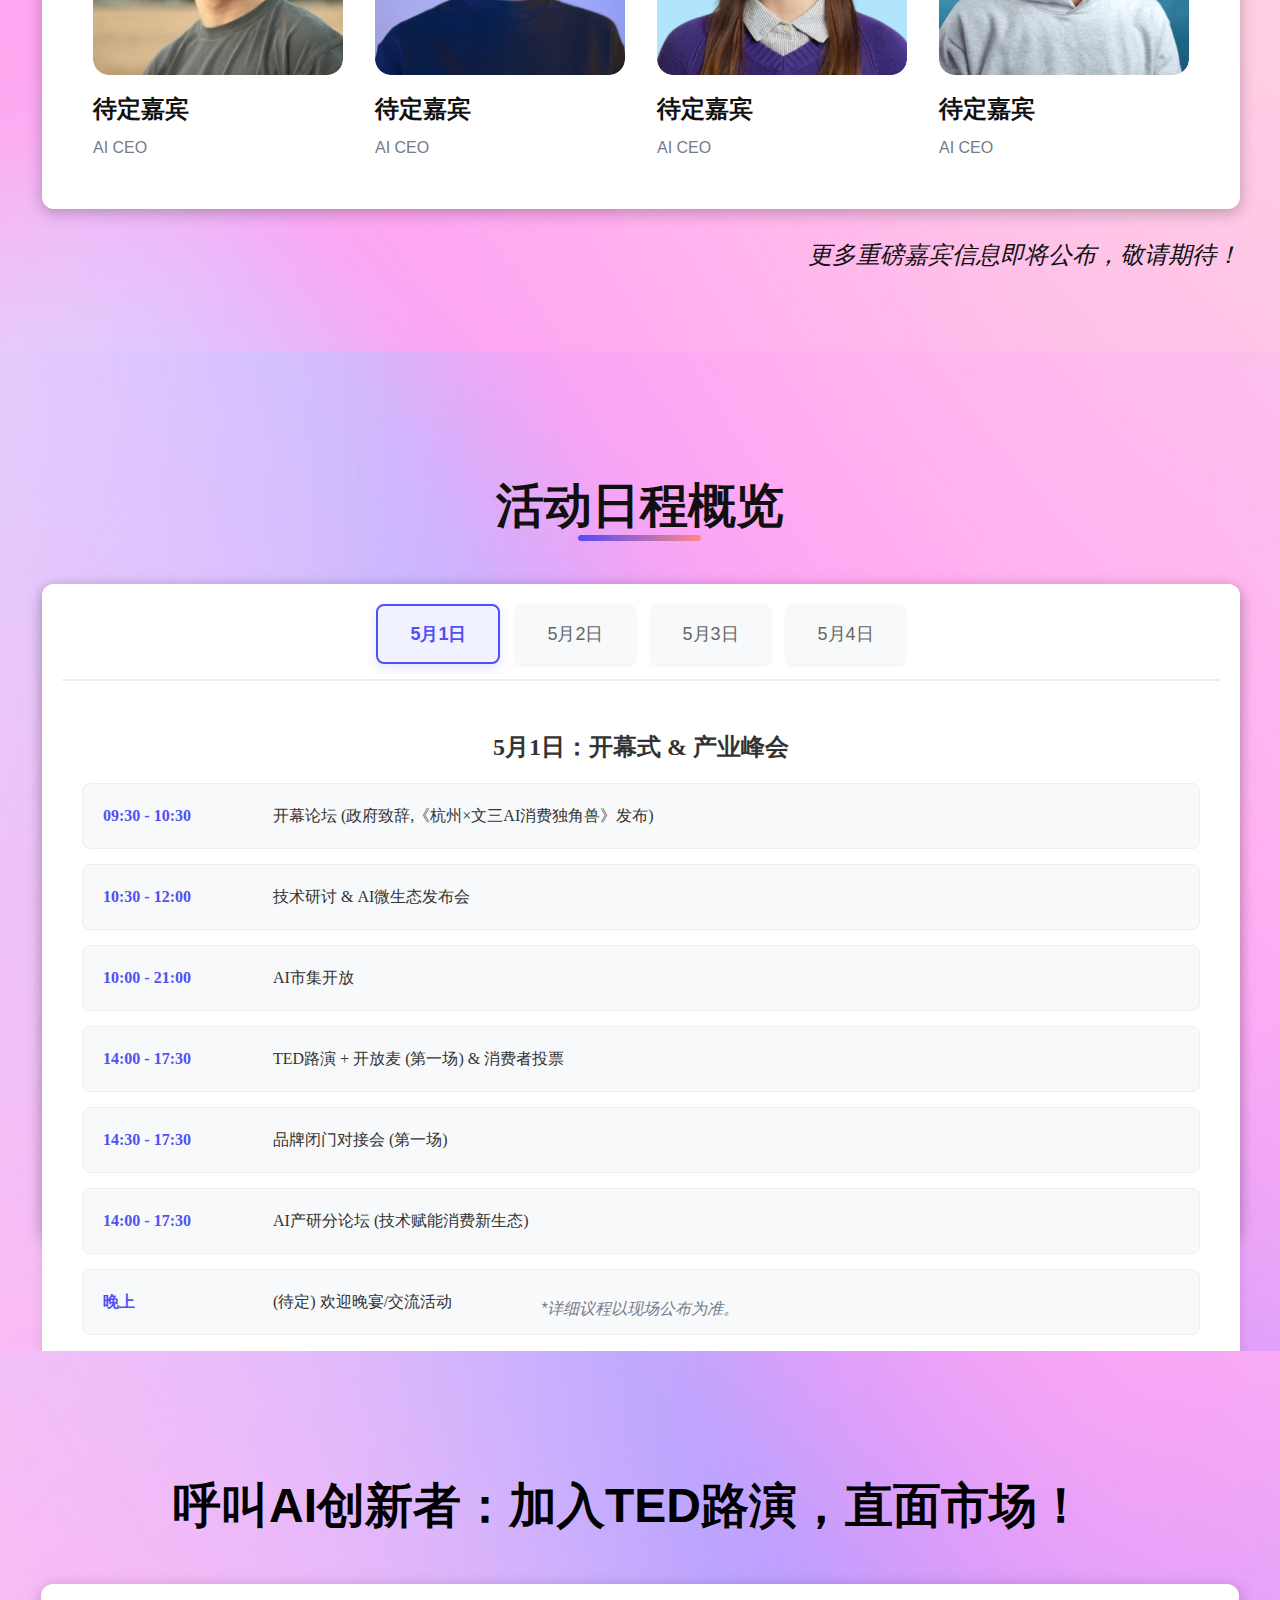
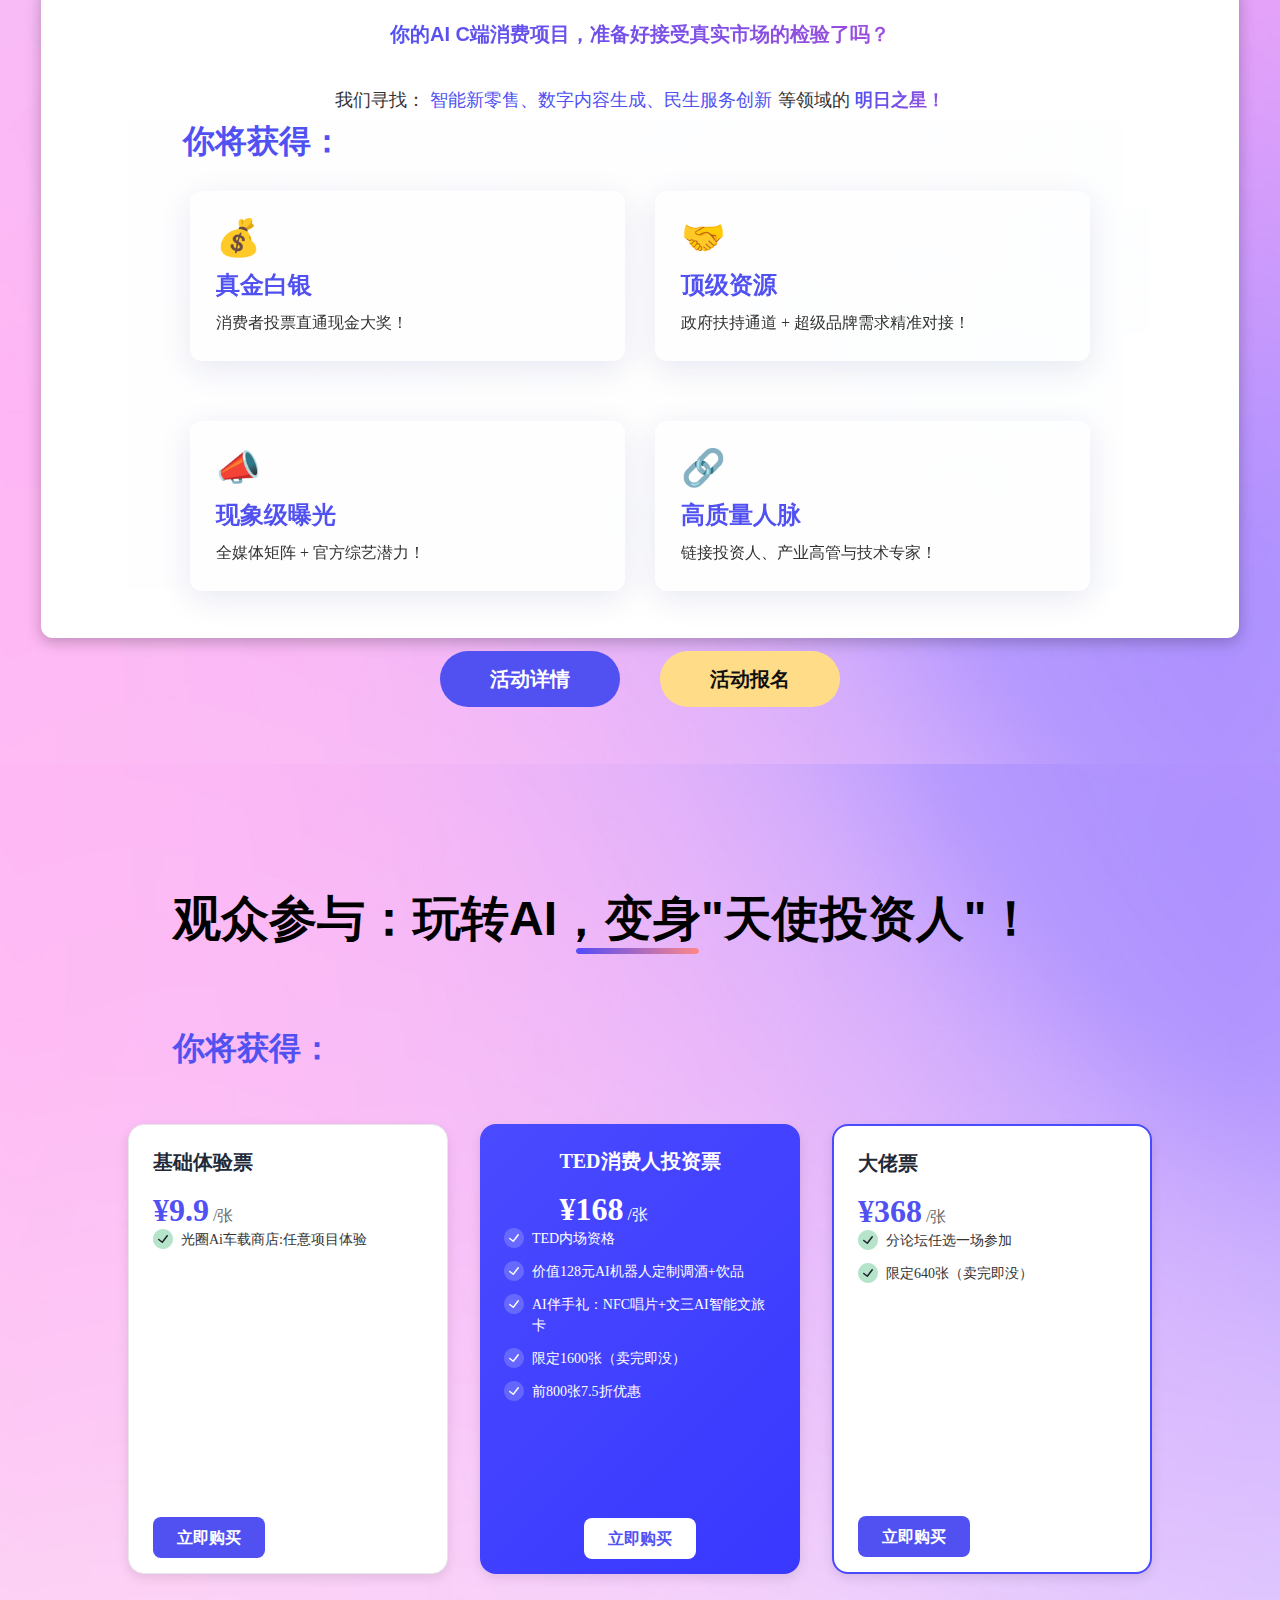
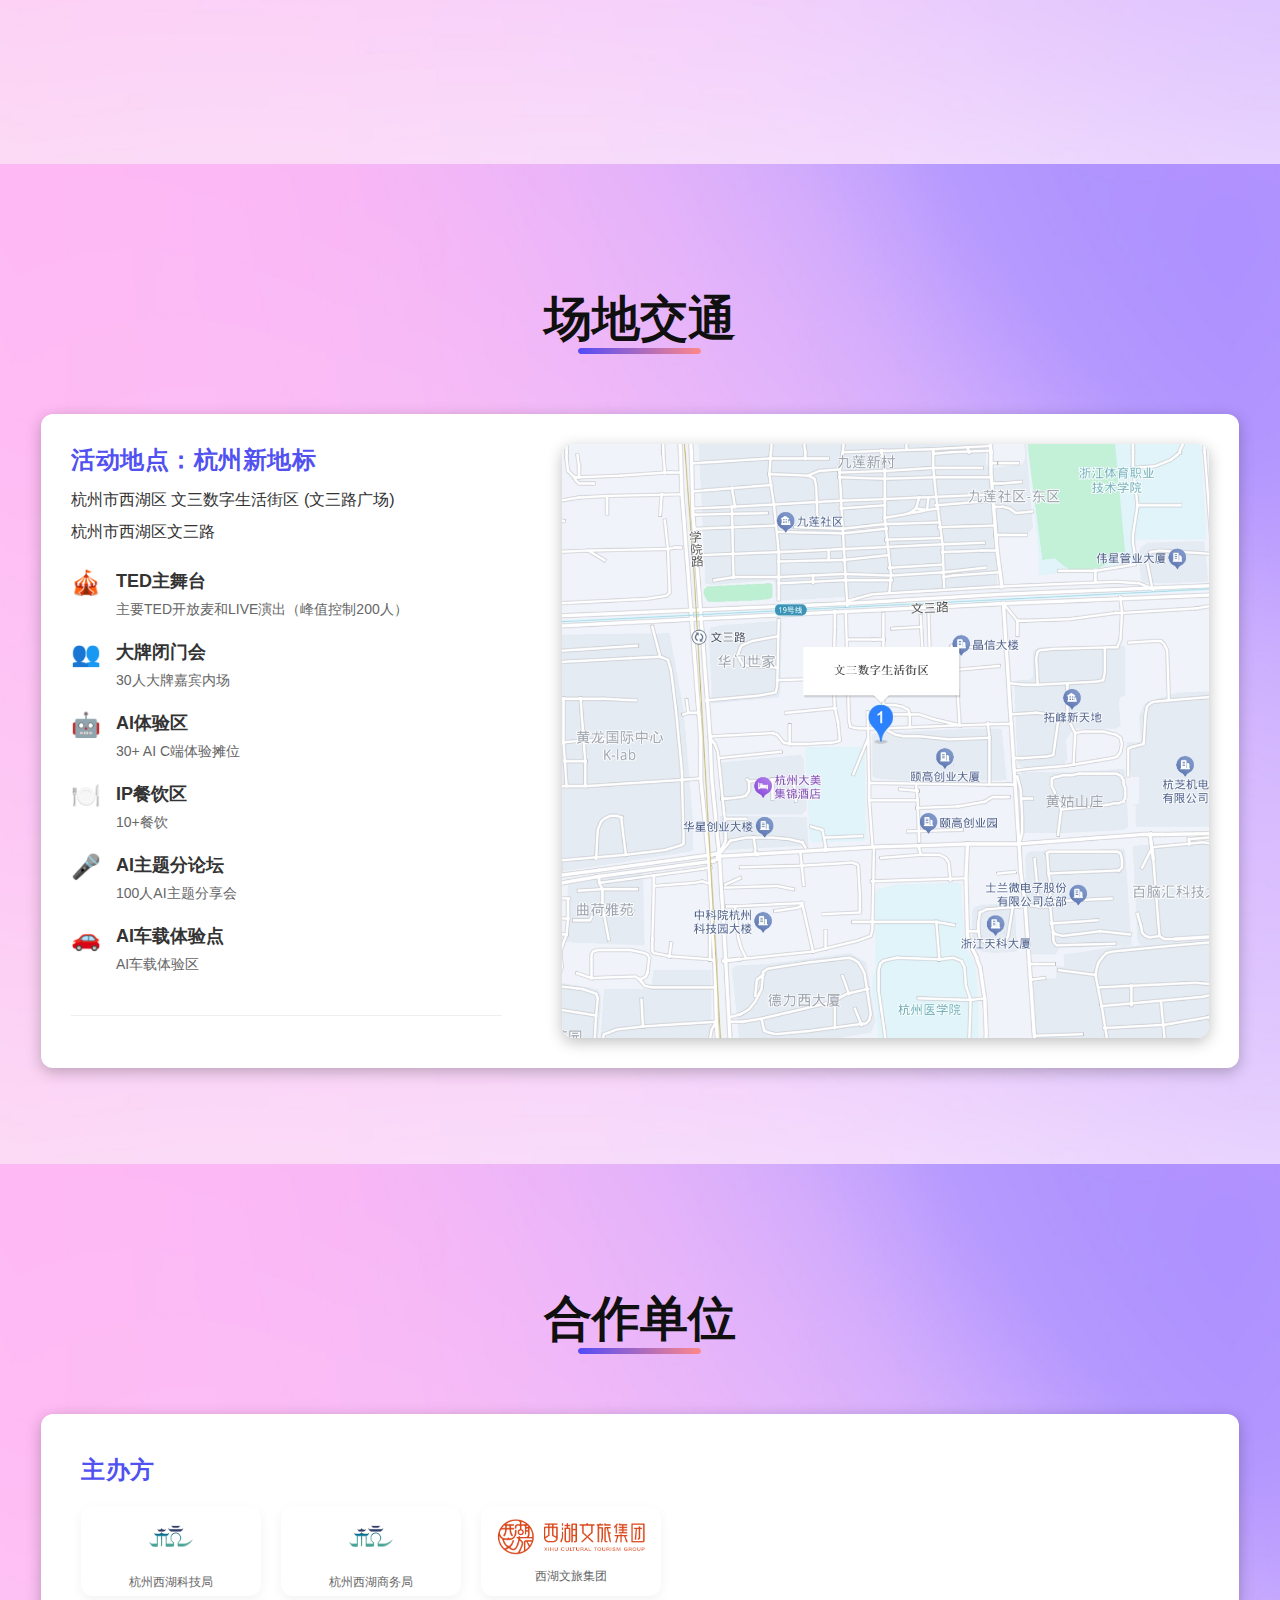
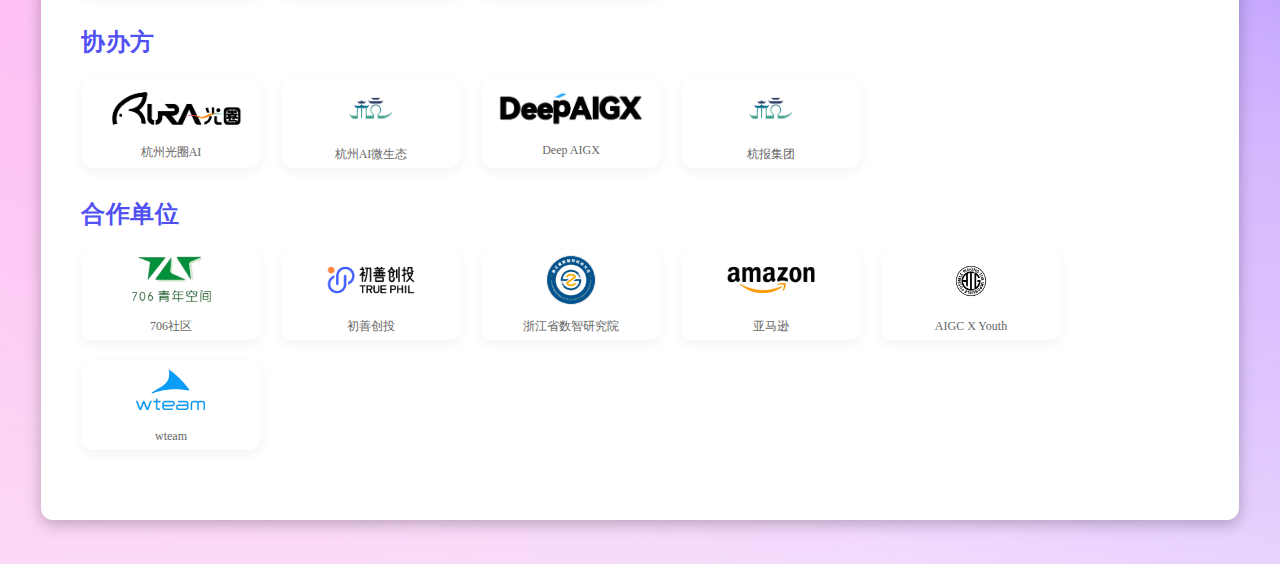
==== commit f166cbef: "移除index.html文件中的“今天开始，我们准备好了！”部分，以简化页面内容并优化代码结构。" ====
--- a/index.html
+++ b/index.html
@@ -696,10 +696,6 @@
           </div>
         </div>
       </div>
-
-      <div class="started-today-we-re-ready">
-        Started today. We're ready!
-      </div>
     </div>
     
     <!-- 场地交通板块 -->
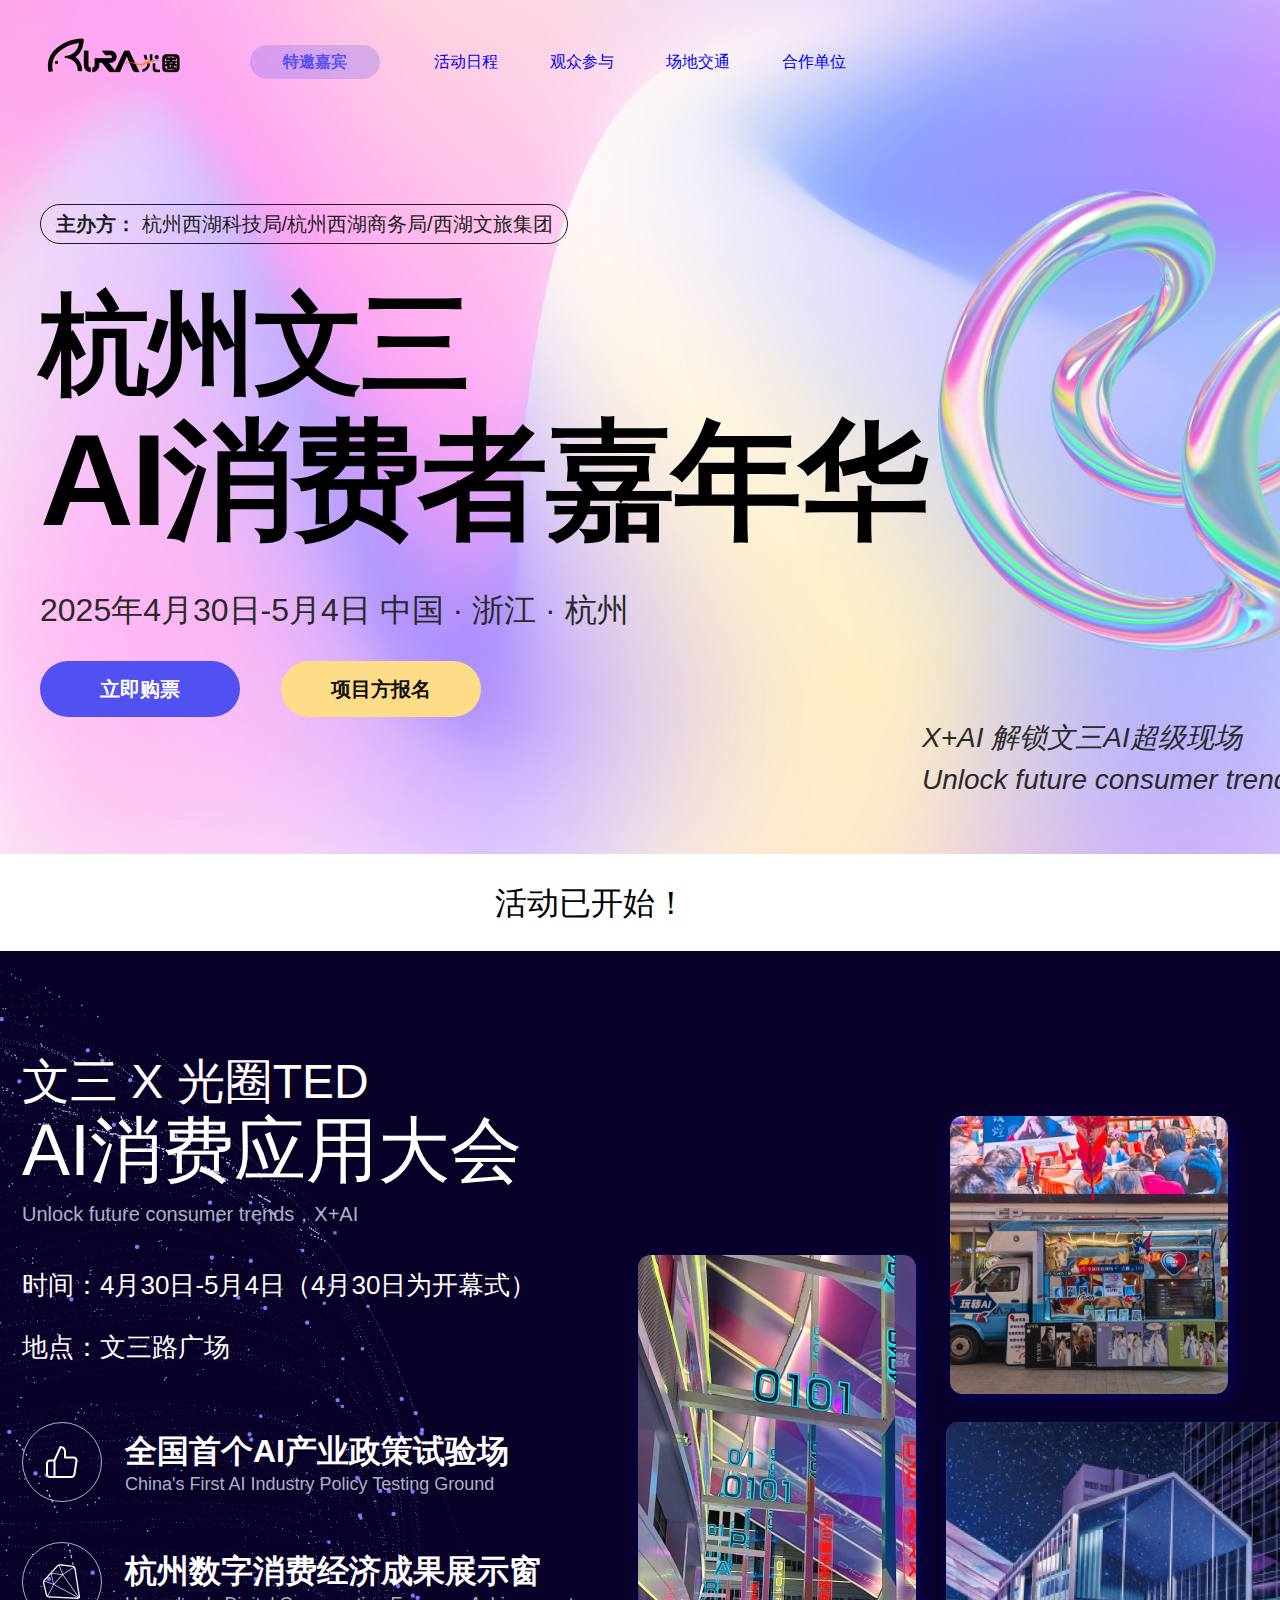
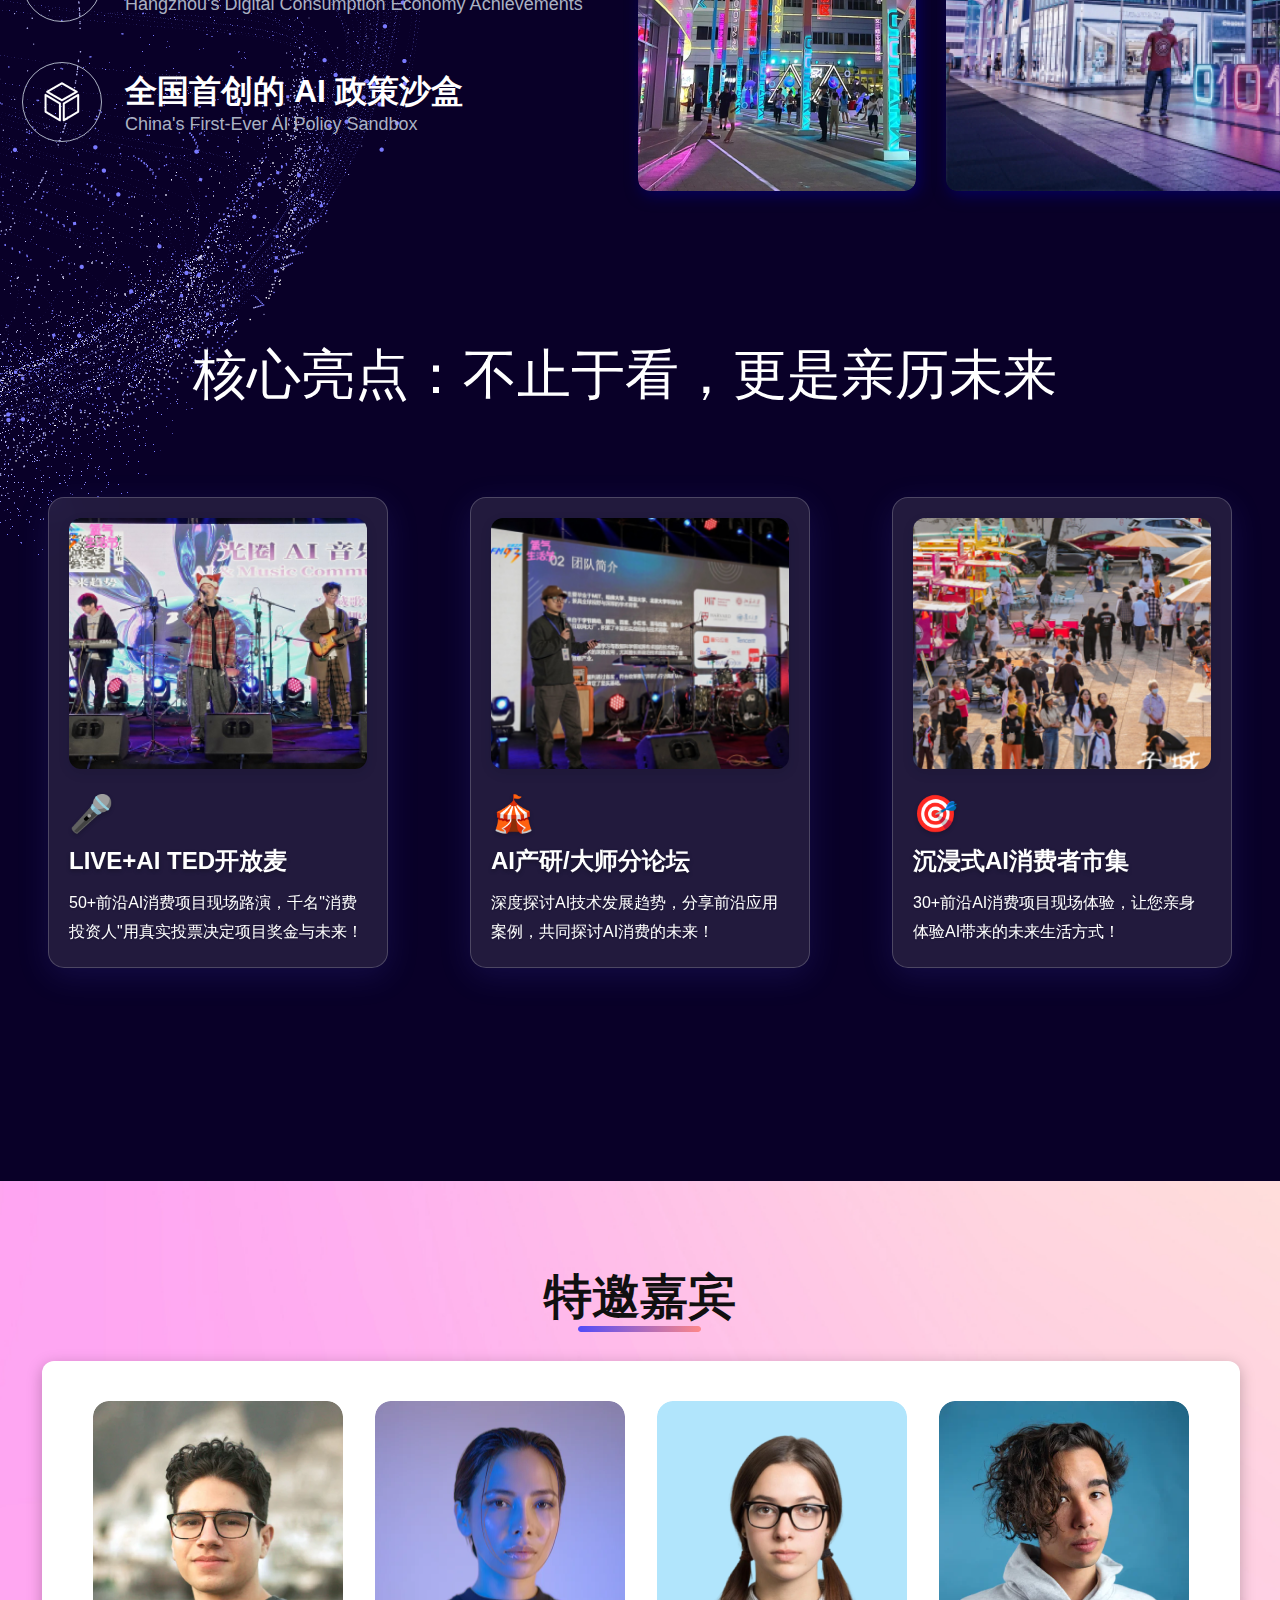
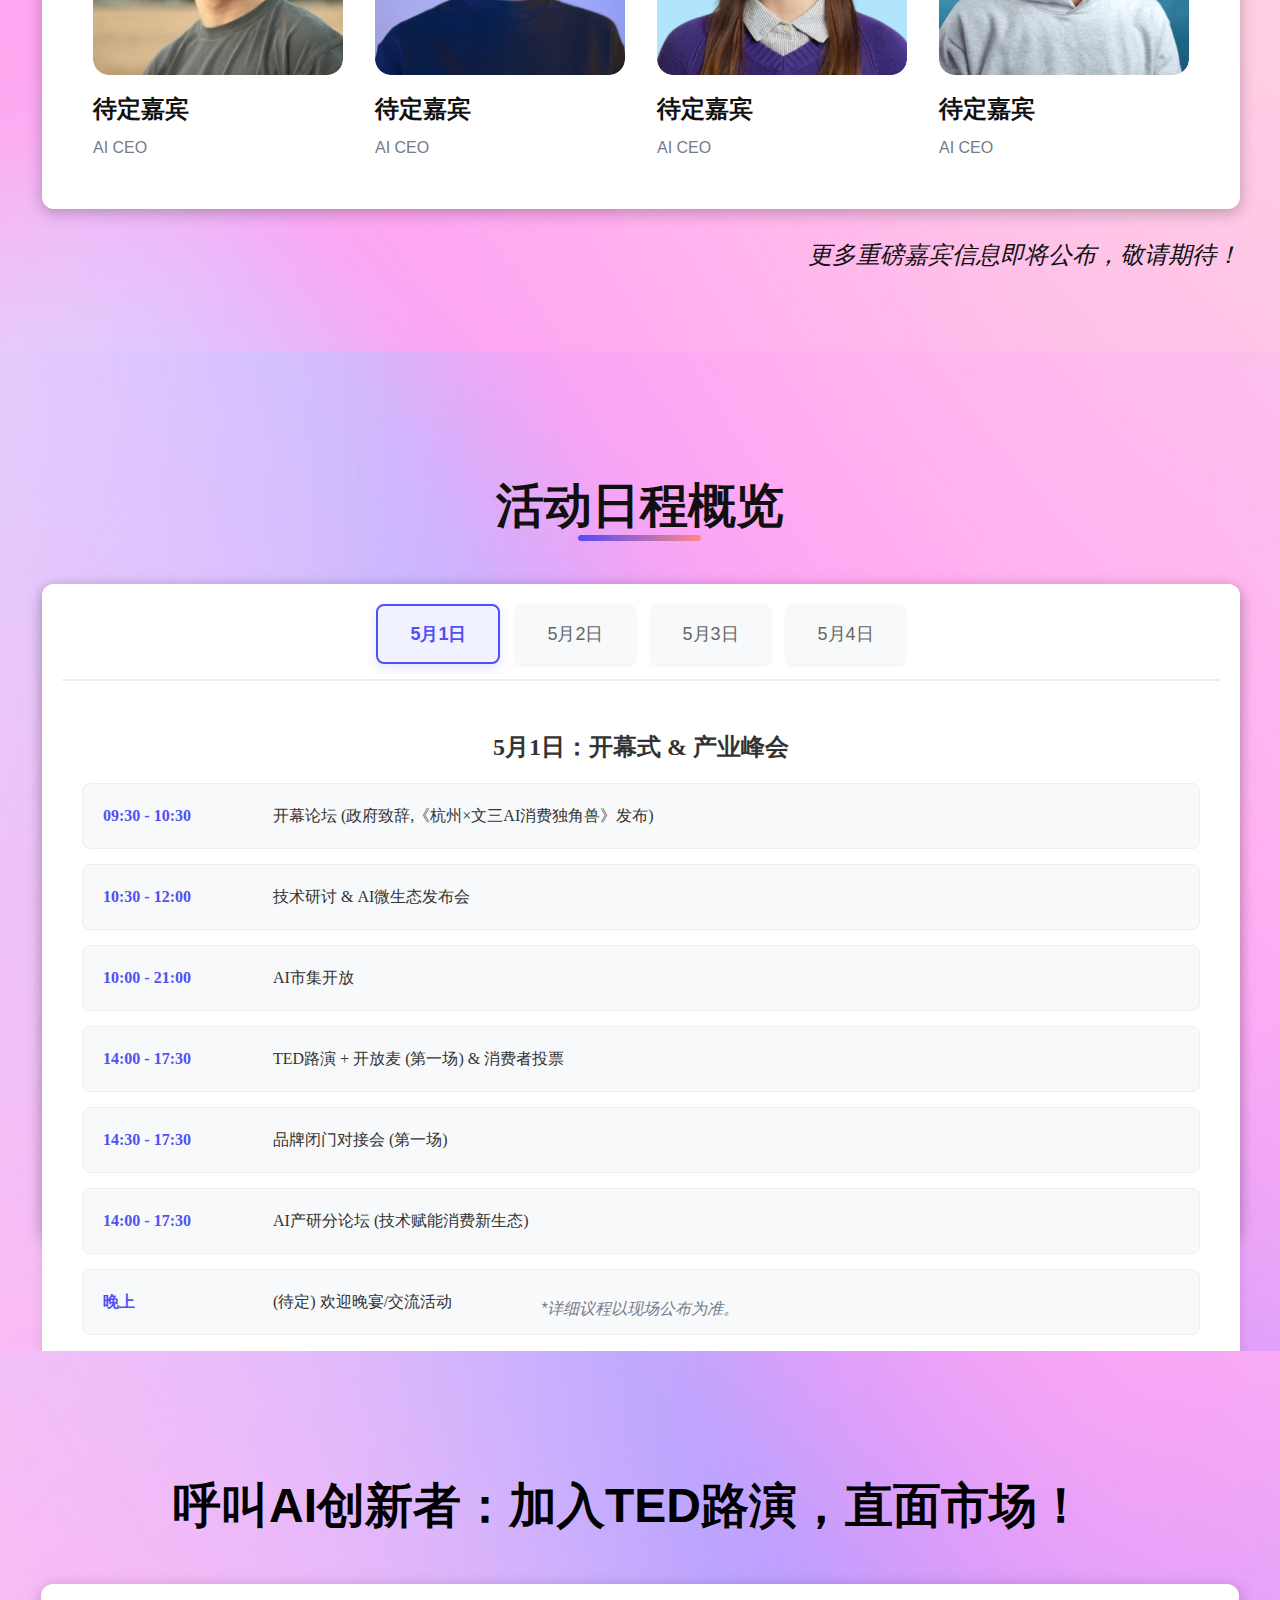
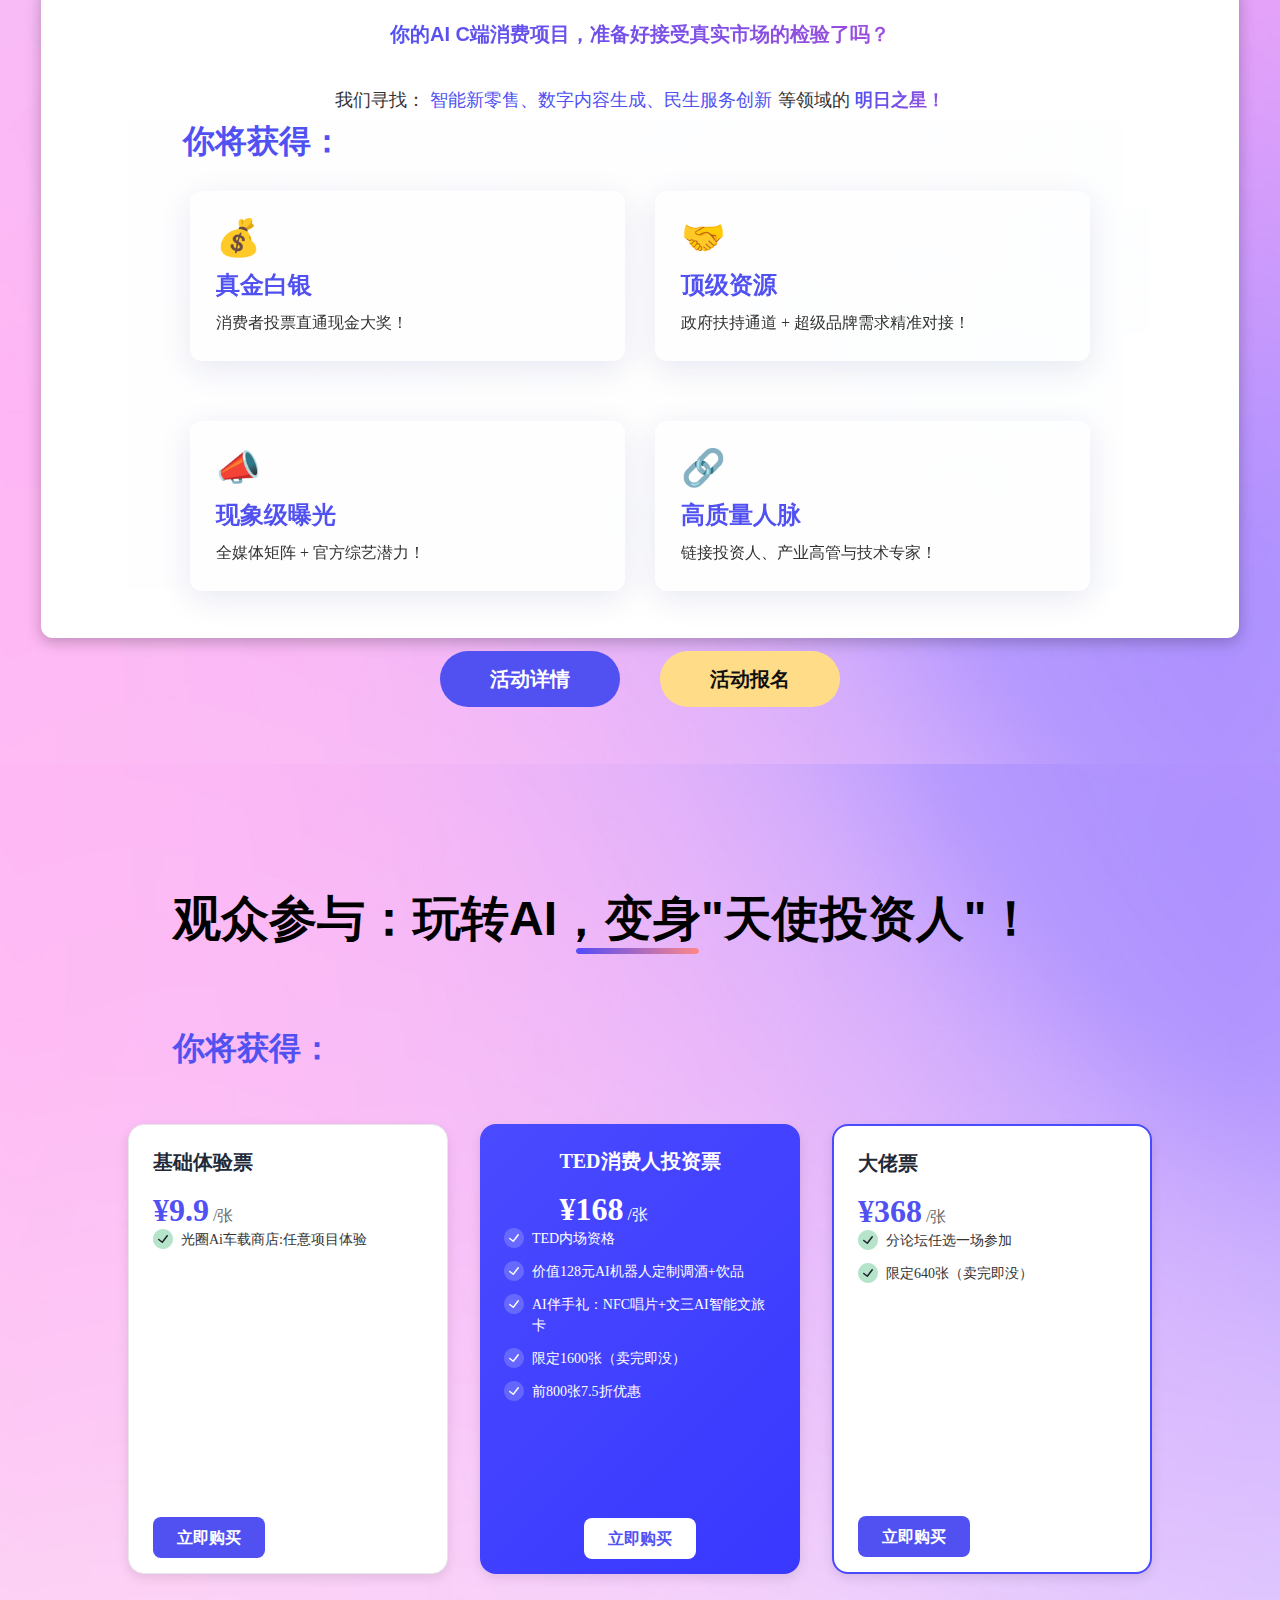
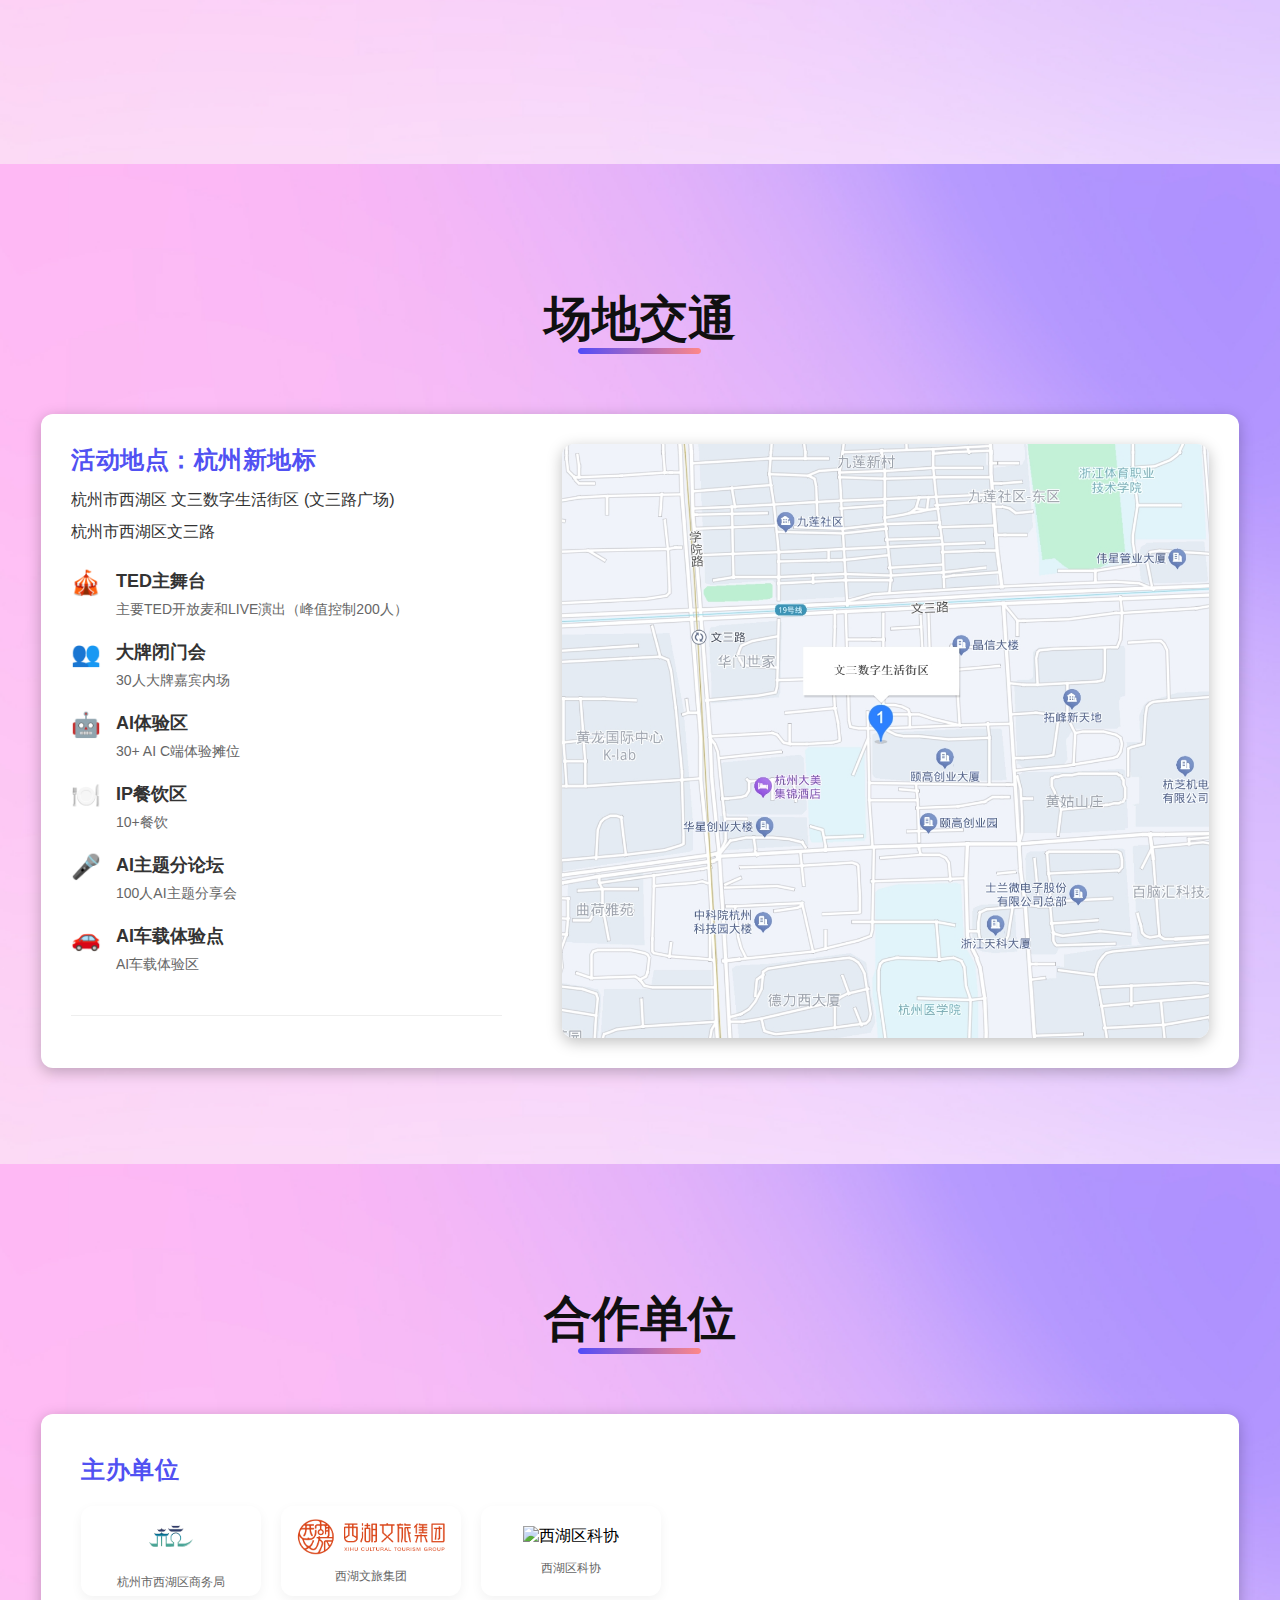
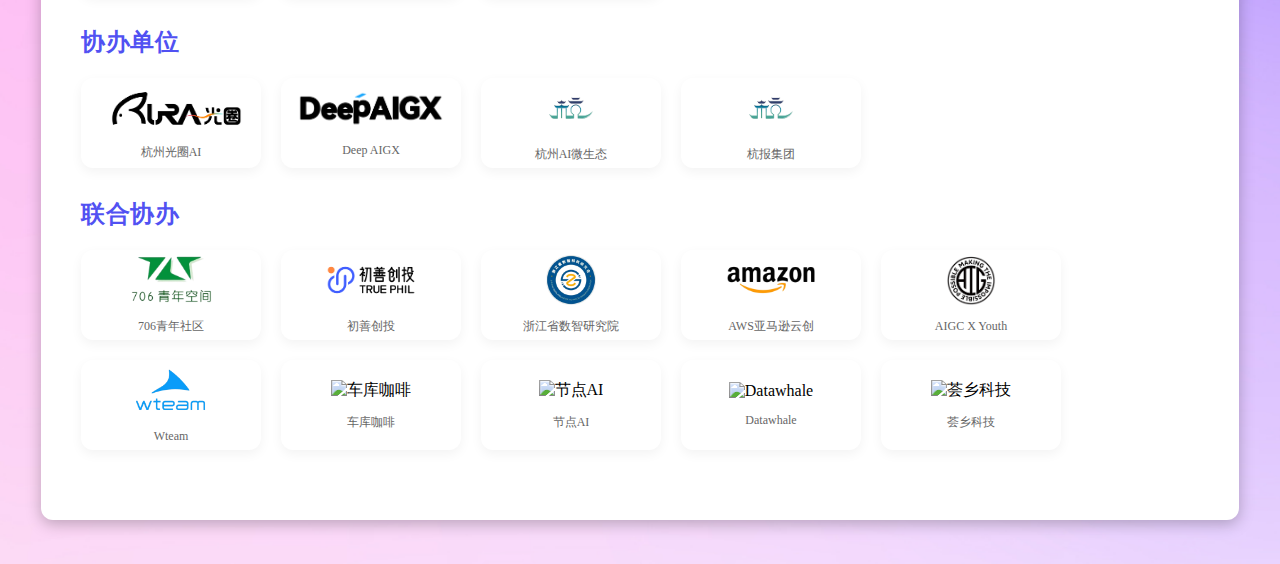
==== commit b908362a: "更新index.html文件，修改了合作方和主办方的名称，调整了部分图像的alt属性，新增了多个合作单位的logo，并删除了不再使用的图像文件。" ====
--- a/index.html
+++ b/index.html
@@ -804,38 +804,38 @@
       <div class="partners-container">
         <!-- 主办方 -->
         <div class="partner-category">
-          <h3 class="partner-category-title">主办方</h3>
+          <h3 class="partner-category-title">主办单位</h3>
           <div class="partner-logos">
             <div class="partner-logo">
-              <img src="logos/xihu.png" alt="杭州西湖科技局">
-              <div class="logo-name">杭州西湖科技局</div>
-            </div>
-            <div class="partner-logo">
-              <img src="logos/xihu-group.png" alt="杭州西湖商务局">
-              <div class="logo-name">杭州西湖商务局</div>
-            </div>
-            <div class="partner-logo">
-              <img src="logos/hz-eco.png" alt="西湖文旅集团">
+              <img src="logos/xihu.png" alt="杭州市西湖区商务局">
+              <div class="logo-name">杭州市西湖区商务局</div>
+            </div>
+            <div class="partner-logo">
+              <img src="logos/xihu-group.png" alt="西湖文旅集团">
               <div class="logo-name">西湖文旅集团</div>
+            </div>
+            <div class="partner-logo">
+              <img src="logos/hz-eco.png" alt="西湖区科协">
+              <div class="logo-name">西湖区科协</div>
             </div>
           </div>
         </div>
         
         <!-- 协办方 -->
         <div class="partner-category">
-          <h3 class="partner-category-title">协办方</h3>
+          <h3 class="partner-category-title">协办单位</h3>
           <div class="partner-logos">
             <div class="partner-logo">
               <img src="logos/hangzhou-ai.png" alt="杭州光圈AI">
               <div class="logo-name">杭州光圈AI</div>
             </div>
             <div class="partner-logo">
+              <img src="logos/deep-aigx.png" alt="Deep AIGX">
+              <div class="logo-name">Deep AIGX</div>
+            </div>
+            <div class="partner-logo">
               <img src="logos/ai-ecosystem.png" alt="杭州AI微生态">
               <div class="logo-name">杭州AI微生态</div>
-            </div>
-            <div class="partner-logo">
-              <img src="logos/deep-aigx.png" alt="Deep AIGX">
-              <div class="logo-name">Deep AIGX</div>
             </div>
             <div class="partner-logo">
               <img src="logos/today-ai.png" alt="杭报集团">
@@ -846,11 +846,11 @@
         
         <!-- 合作单位 -->
         <div class="partner-category">
-          <h3 class="partner-category-title">合作单位</h3>
+          <h3 class="partner-category-title">联合协办</h3>
           <div class="partner-logos">
             <div class="partner-logo">
-              <img src="logos/706.png" alt="706社区">
-              <div class="logo-name">706社区</div>
+              <img src="logos/706.png" alt="706青年社区">
+              <div class="logo-name">706青年社区</div>
             </div>
             <div class="partner-logo">
               <img src="logos/eo.png" alt="初善创投">
@@ -861,16 +861,32 @@
               <div class="logo-name">浙江省数智研究院</div>
             </div>
             <div class="partner-logo">
-              <img src="logos/aws.png" alt="亚马逊">
-              <div class="logo-name">亚马逊</div>
+              <img src="logos/aws.png" alt="AWS亚马逊云创">
+              <div class="logo-name">AWS亚马逊云创</div>
             </div>
             <div class="partner-logo">
               <img src="logos/aigc-alliance.png" alt="AIGC X Youth">
               <div class="logo-name">AIGC X Youth</div>
             </div>
             <div class="partner-logo">
-              <img src="logos/wtem.png" alt="wtem">
-              <div class="logo-name">wteam</div>
+              <img src="logos/wteam.png" alt="Wteam">
+              <div class="logo-name">Wteam</div>
+            </div>
+            <div class="partner-logo">
+              <img src="logos/garage.png" alt="车库咖啡">
+              <div class="logo-name">车库咖啡</div>
+            </div>
+            <div class="partner-logo">
+              <img src="logos/node-ai.png" alt="节点AI">
+              <div class="logo-name">节点AI</div>
+            </div>
+            <div class="partner-logo">
+              <img src="logos/datawhale.png" alt="Datawhale">
+              <div class="logo-name">Datawhale</div>
+            </div>
+            <div class="partner-logo">
+              <img src="logos/huixiang.png" alt="荟乡科技">
+              <div class="logo-name">荟乡科技</div>
             </div>
           </div>
         </div>
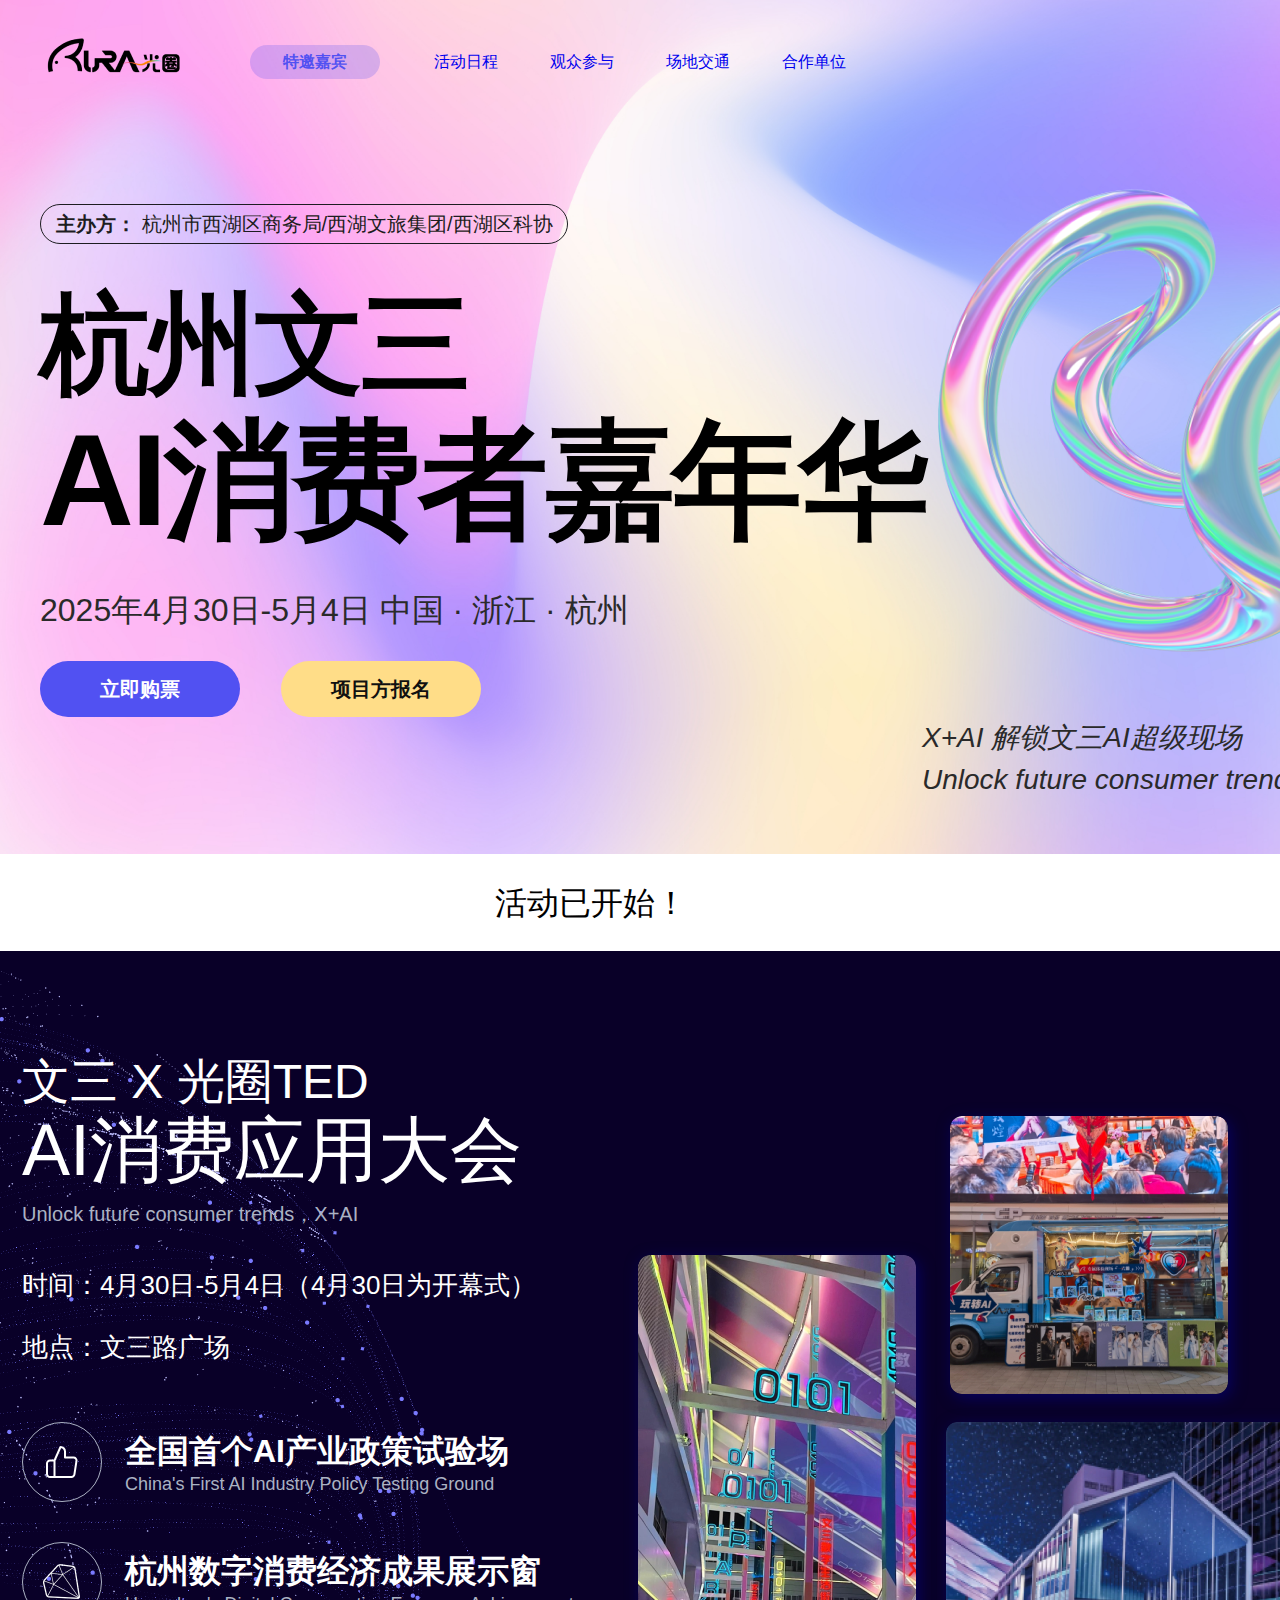
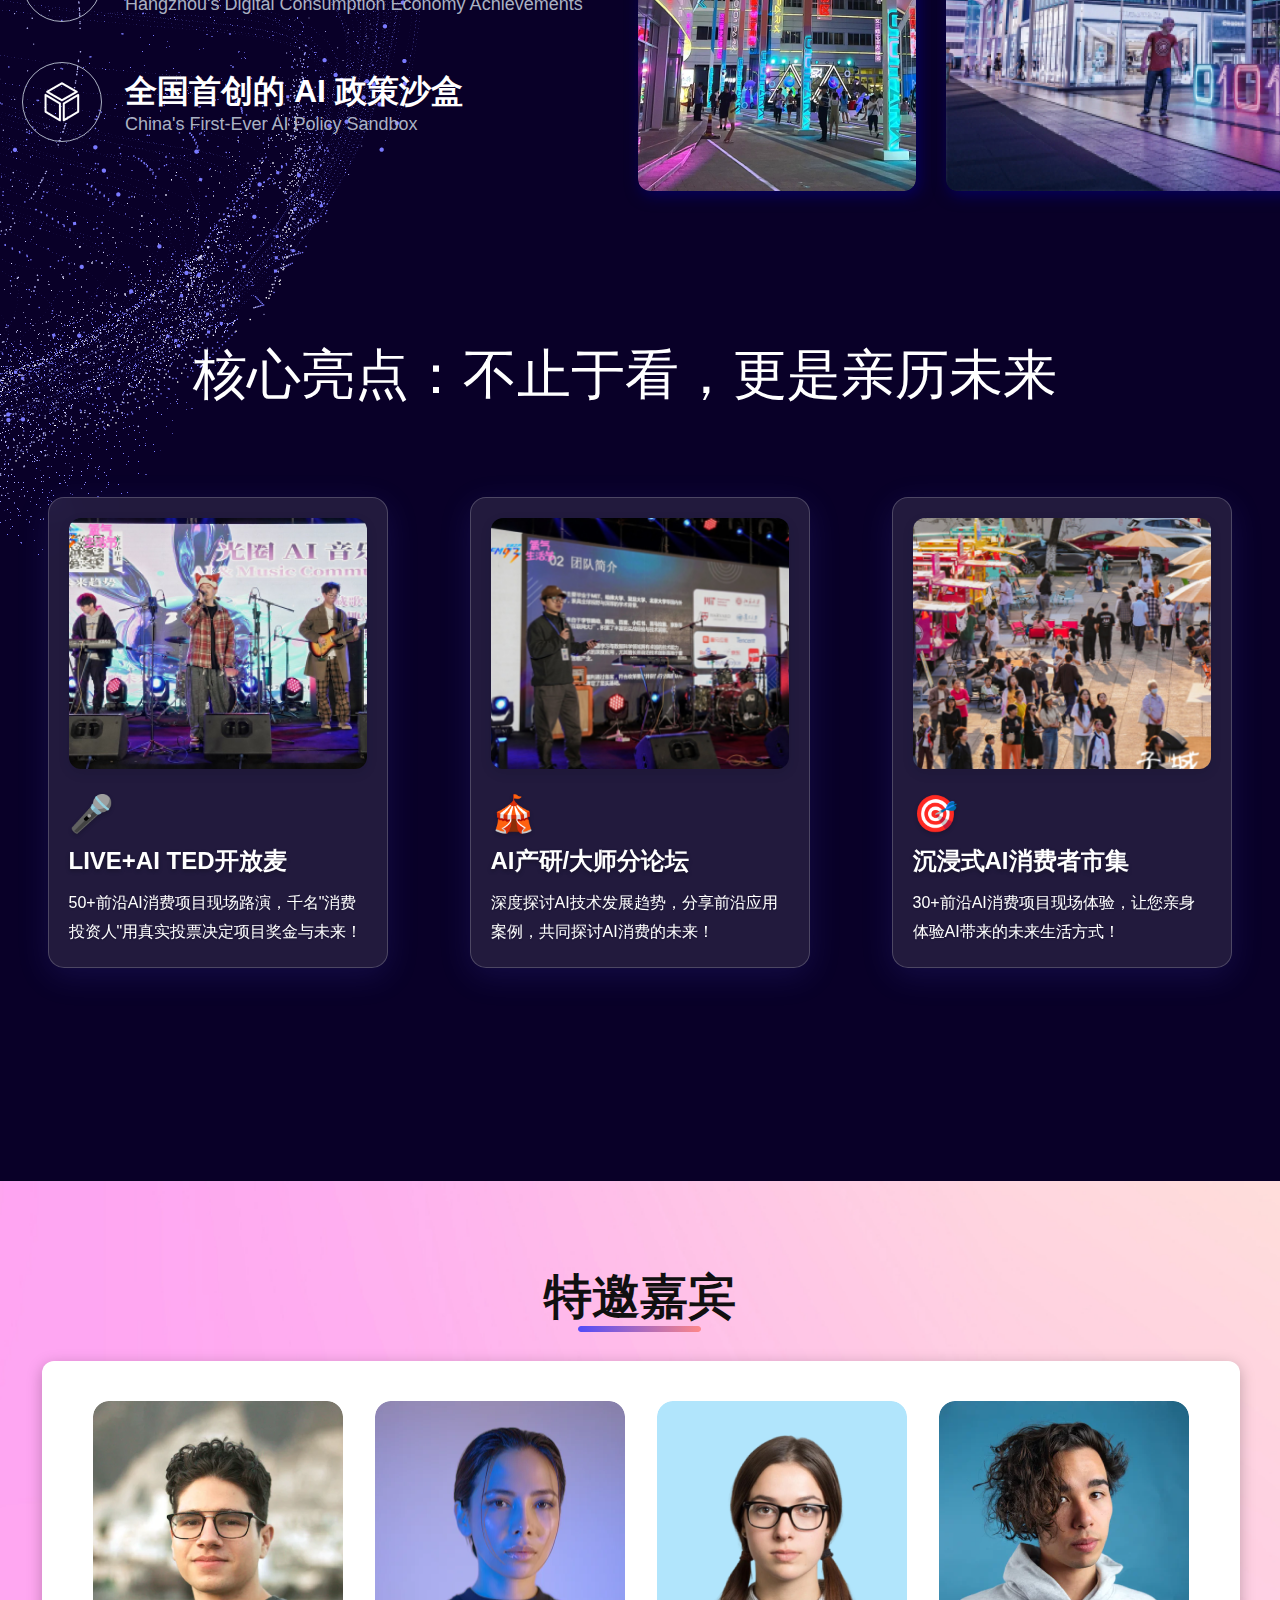
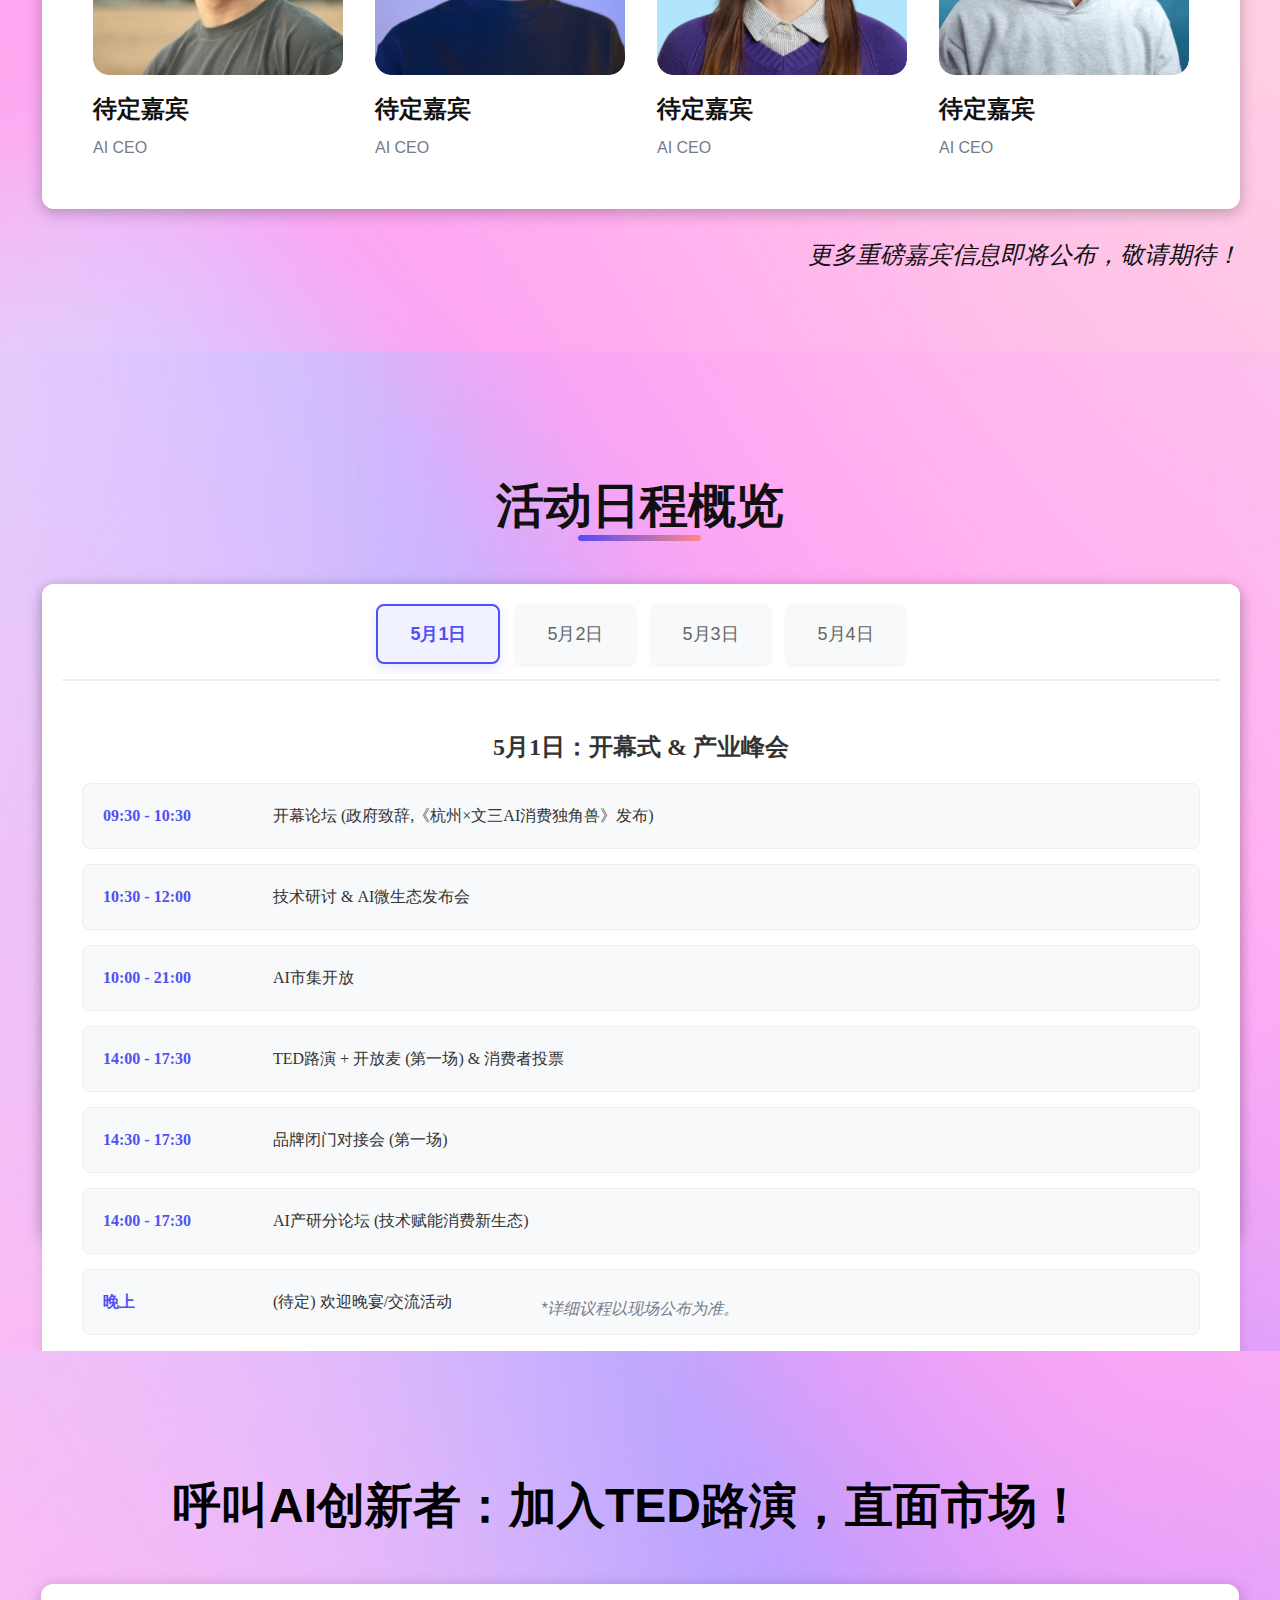
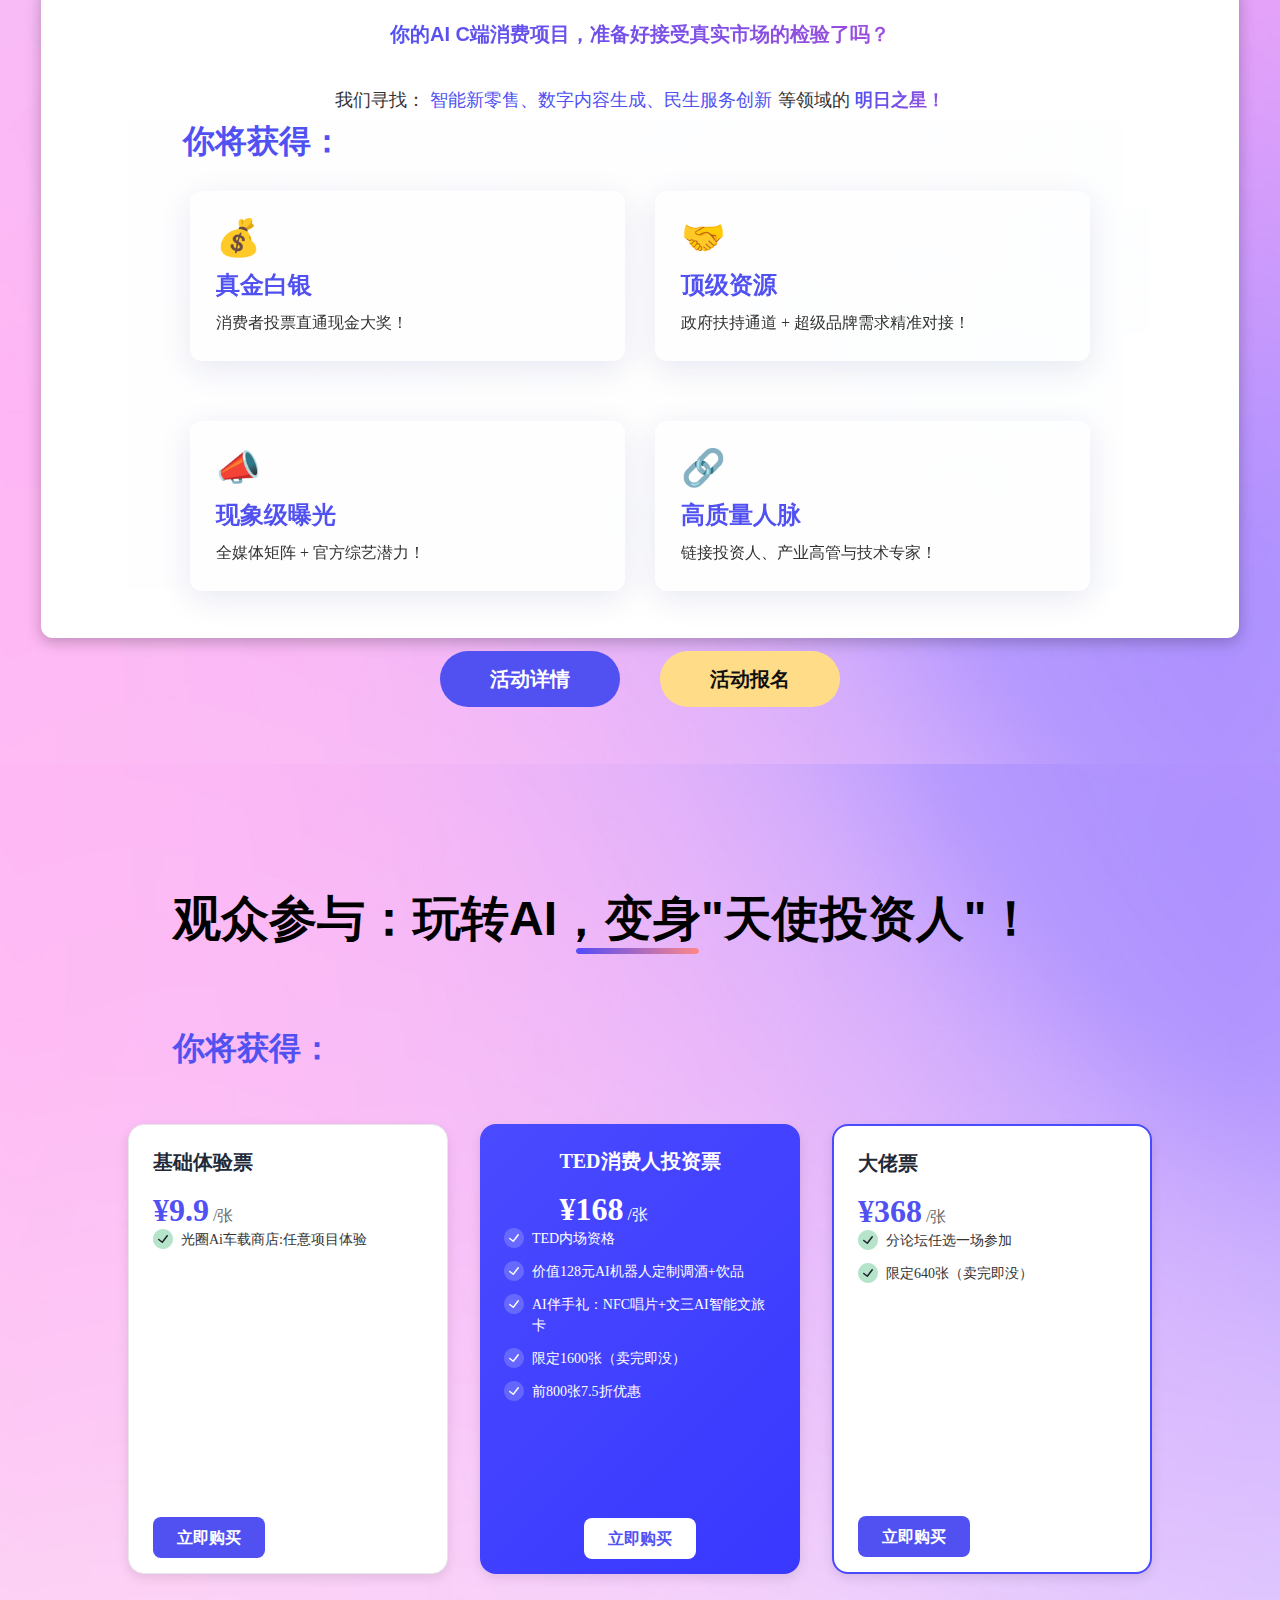
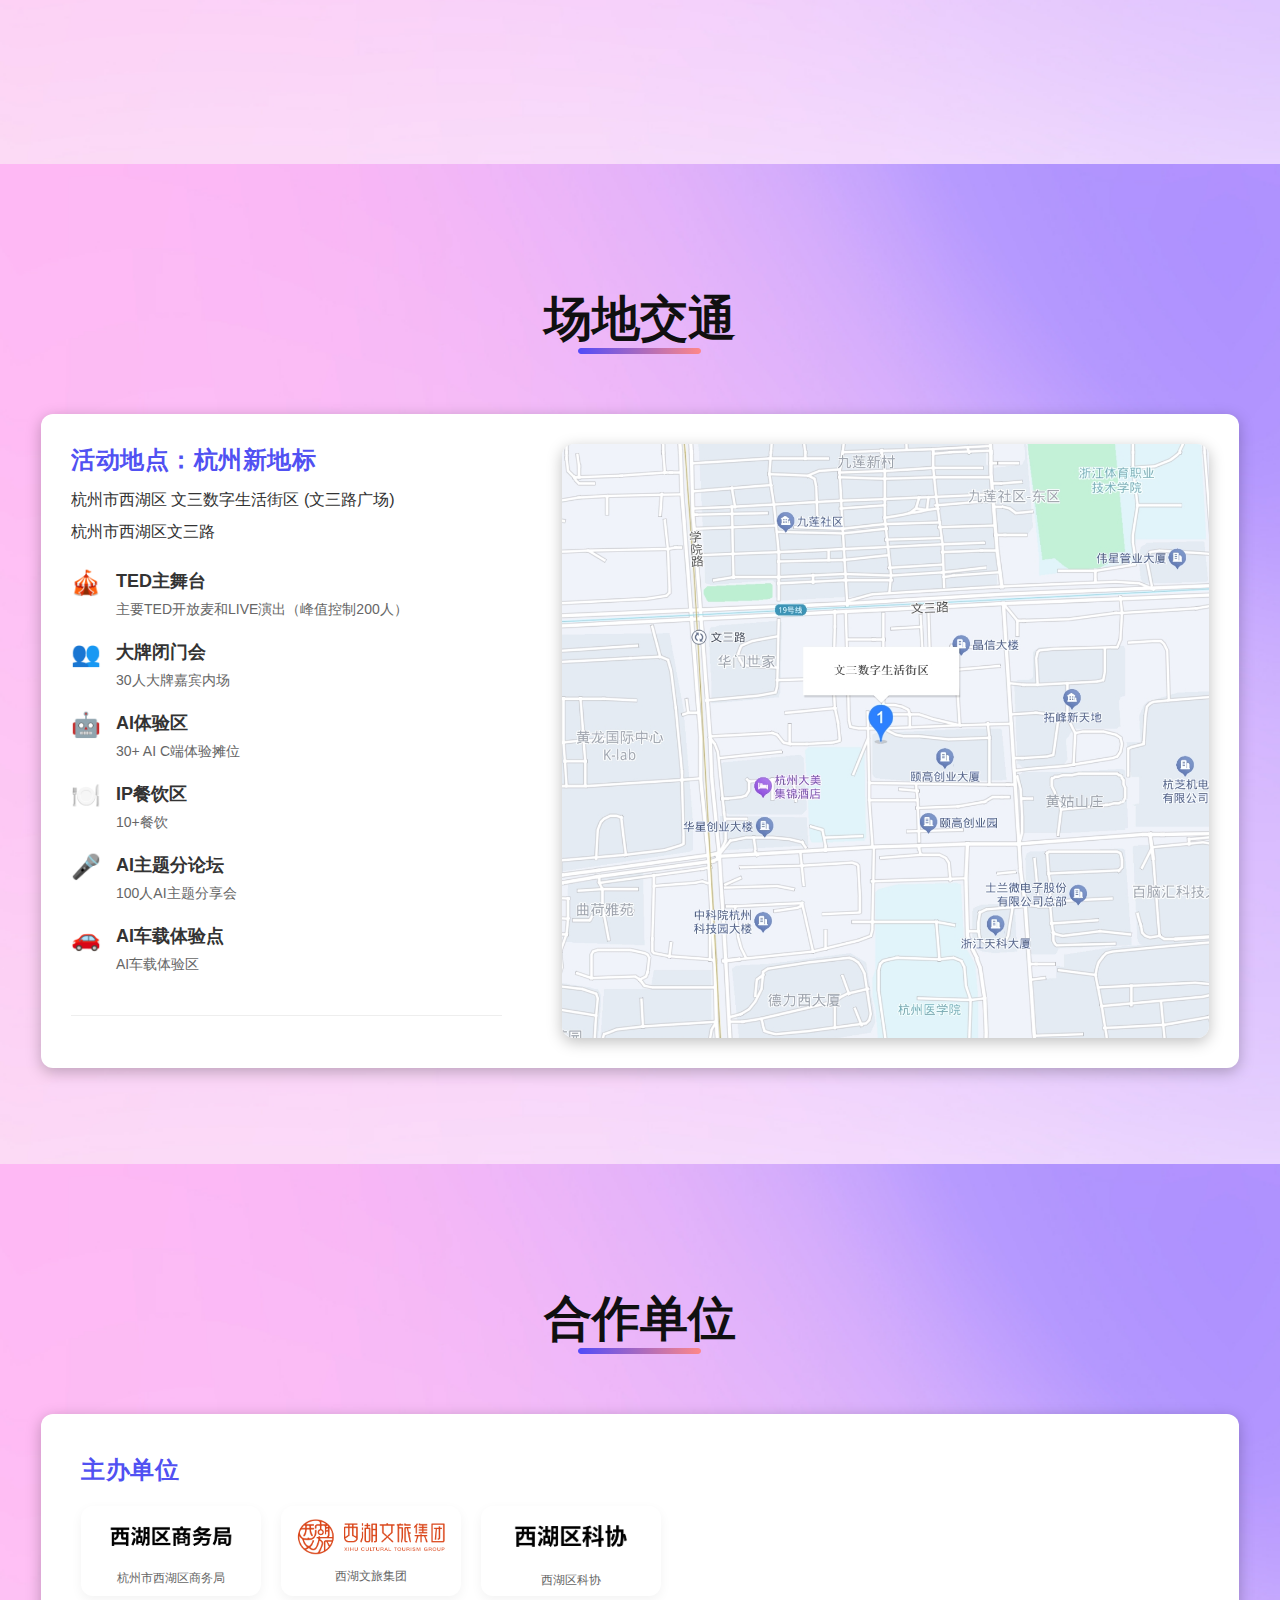
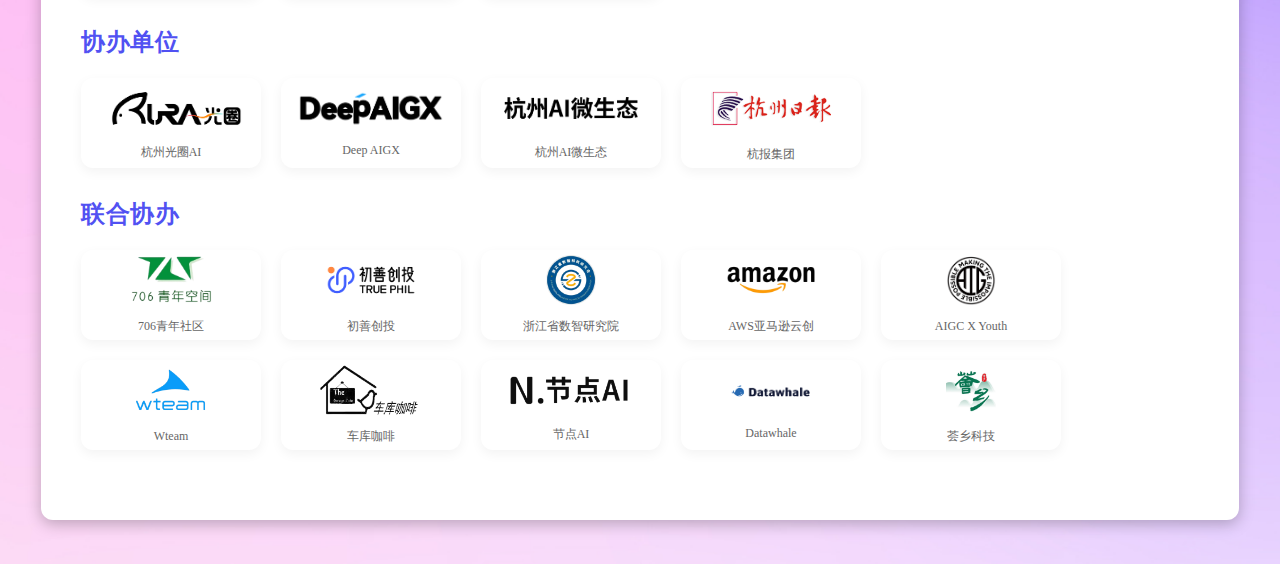
==== commit 41f42737: "更新index.html文件，修改主办方名称为“杭州市西湖区商务局”，以确保信息准确性。" ====
--- a/index.html
+++ b/index.html
@@ -59,7 +59,7 @@
         <span>
           <span class="div-5-span">主办方：</span>
           <span class="div-5-span2">
-            杭州西湖科技局/杭州西湖商务局/西湖文旅集团
+            杭州市西湖区商务局/西湖文旅集团/西湖区科协
           </span>
         </span>
       </div>
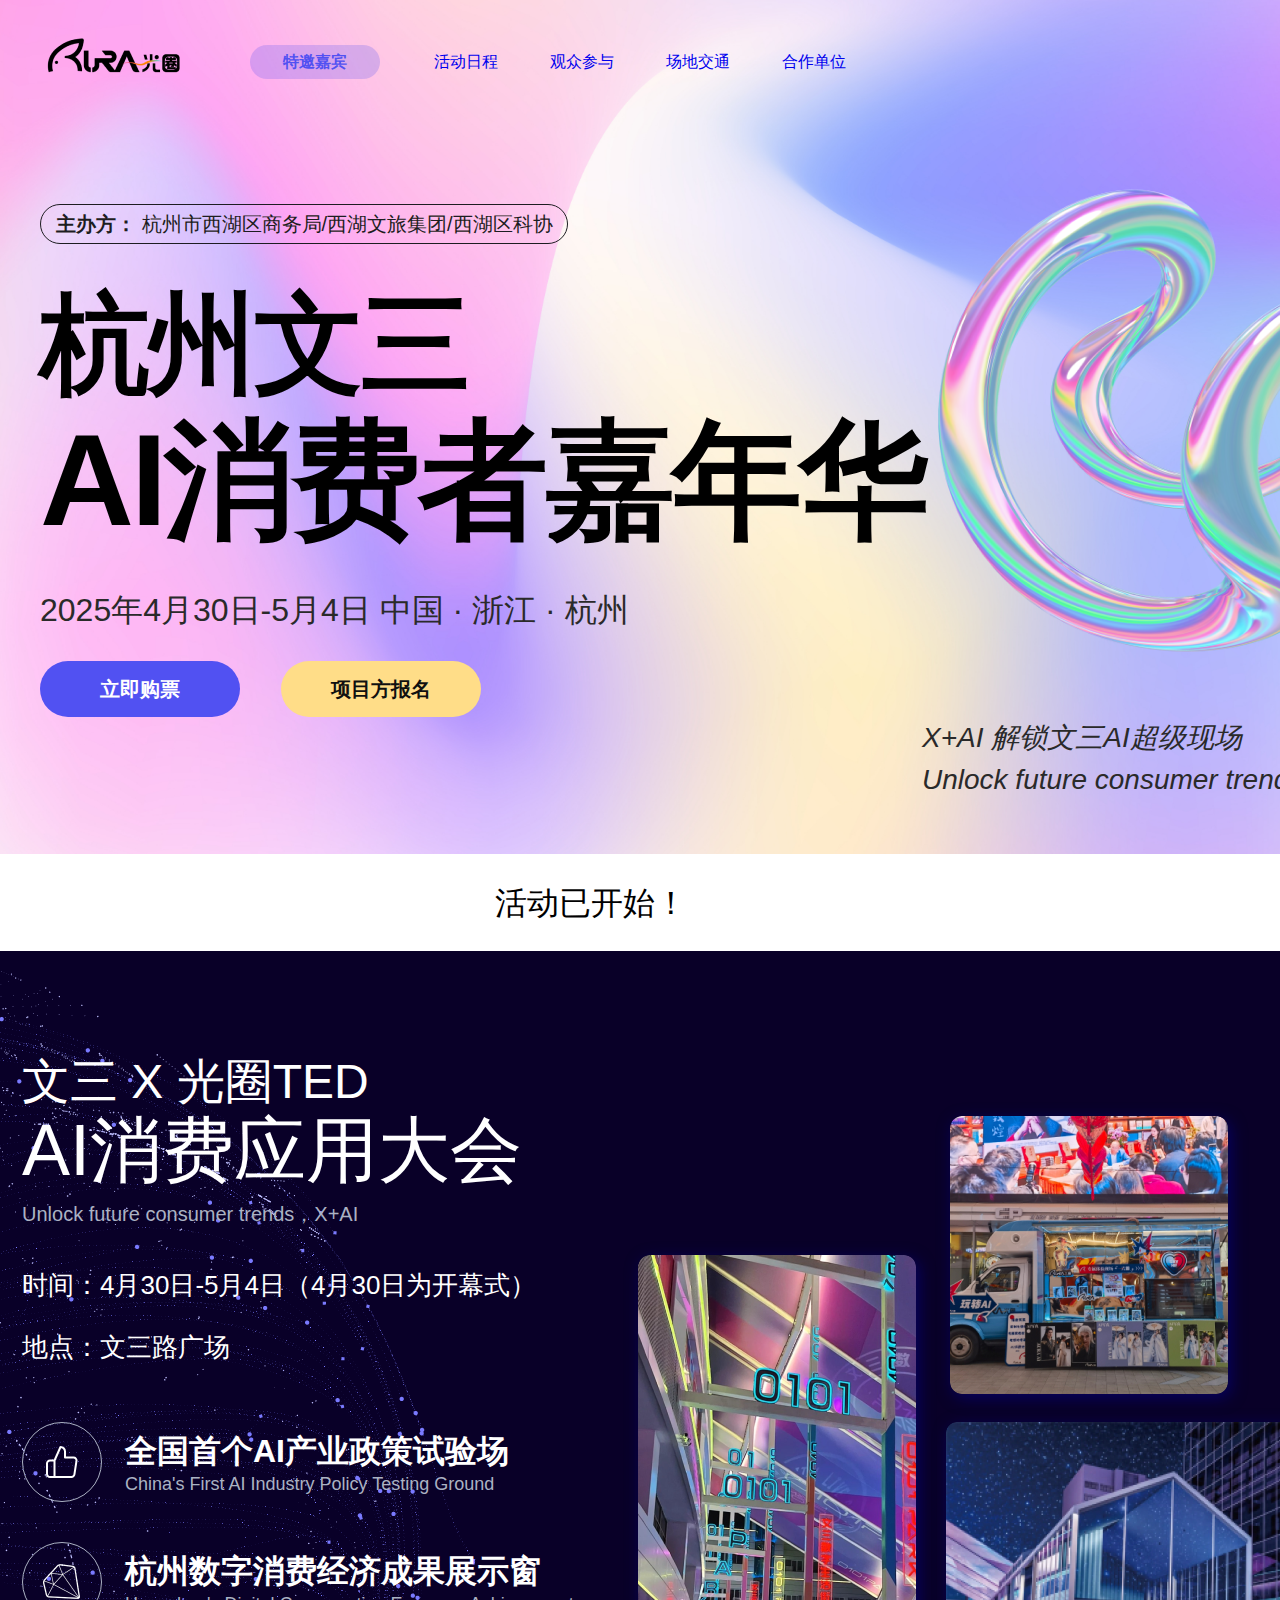
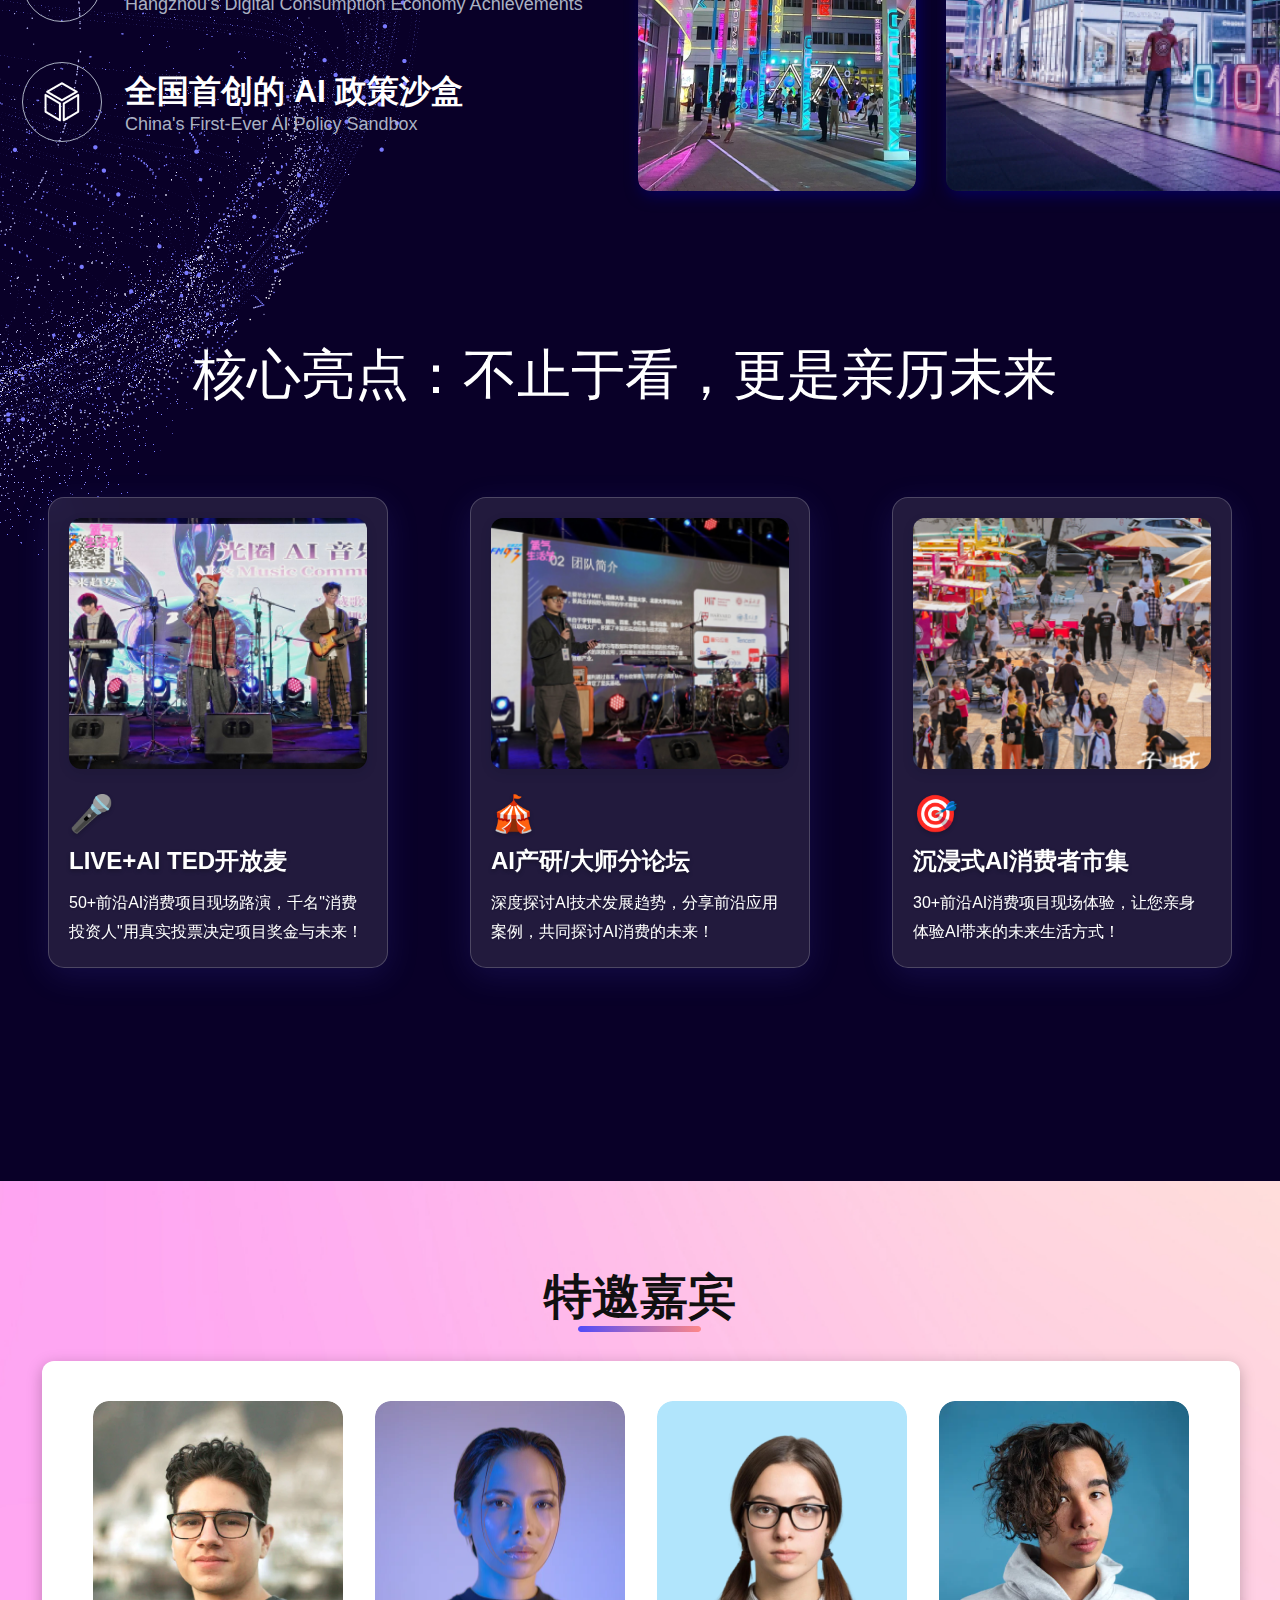
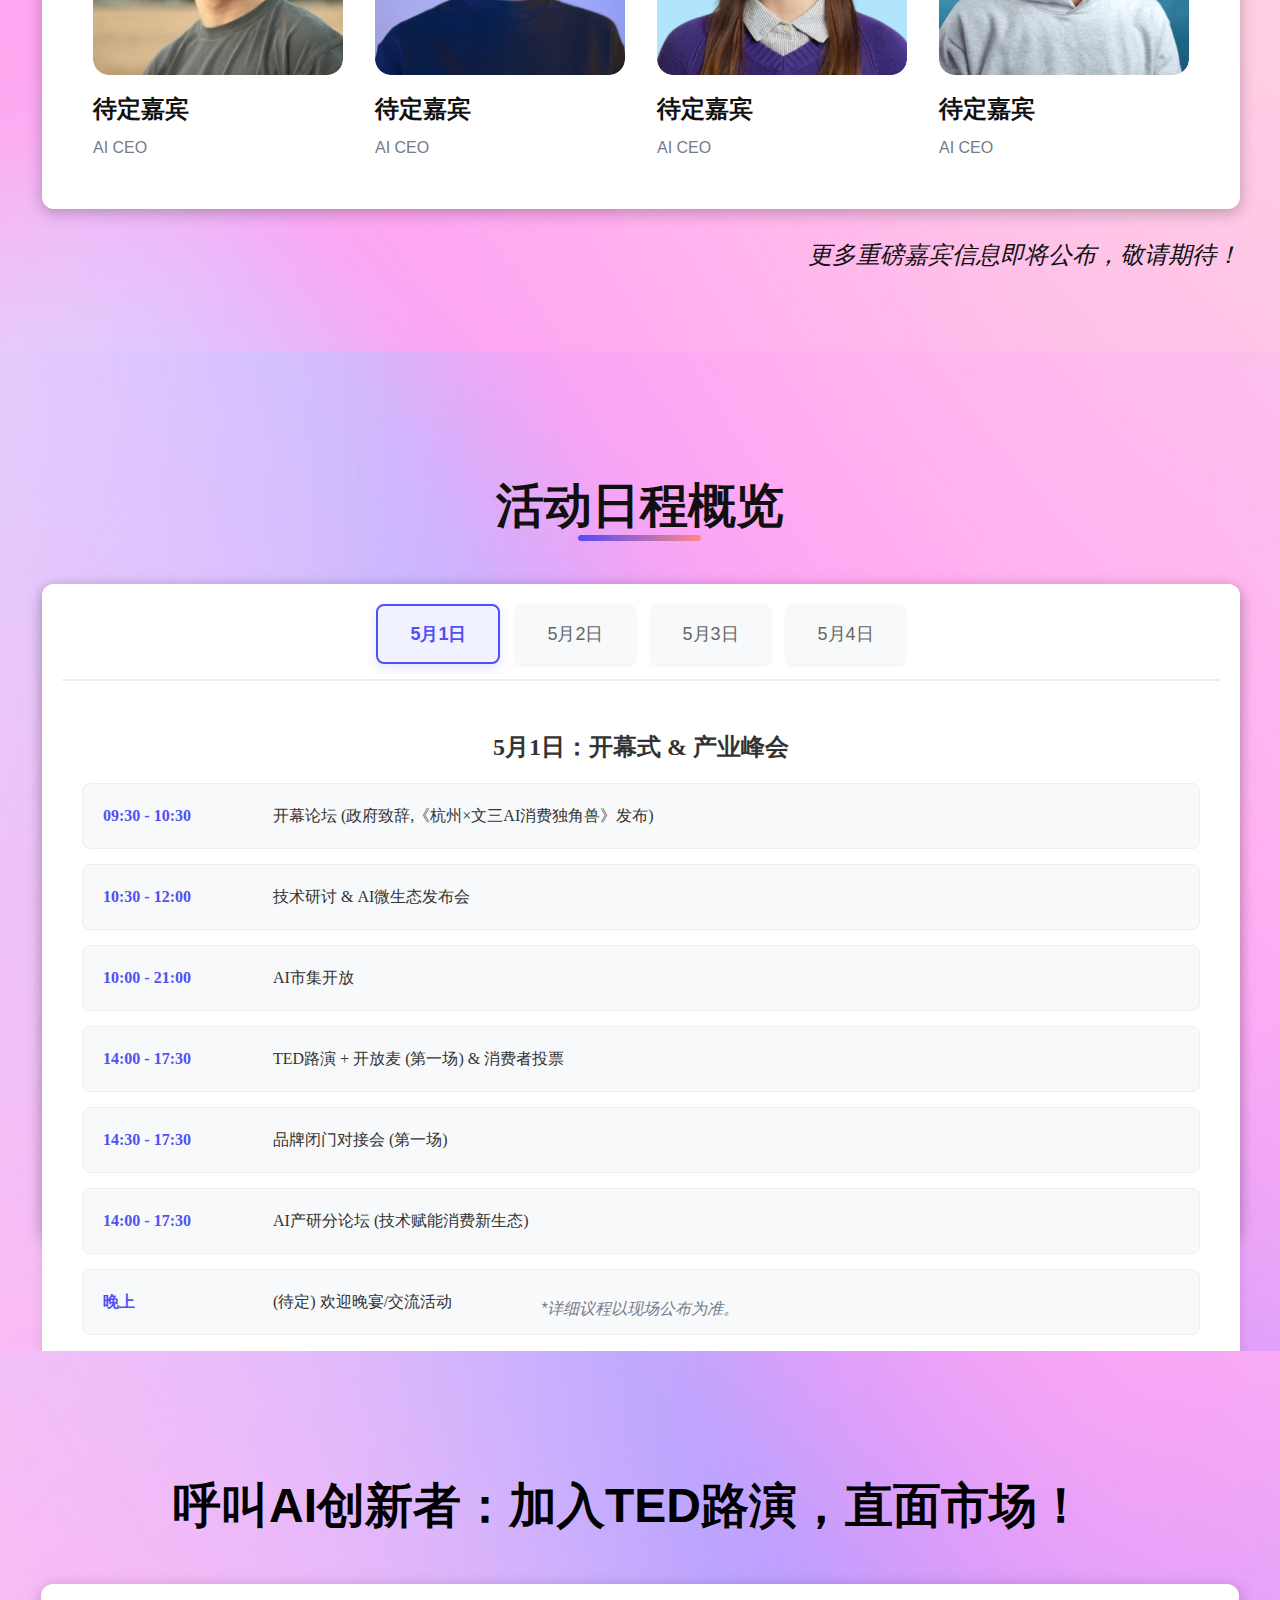
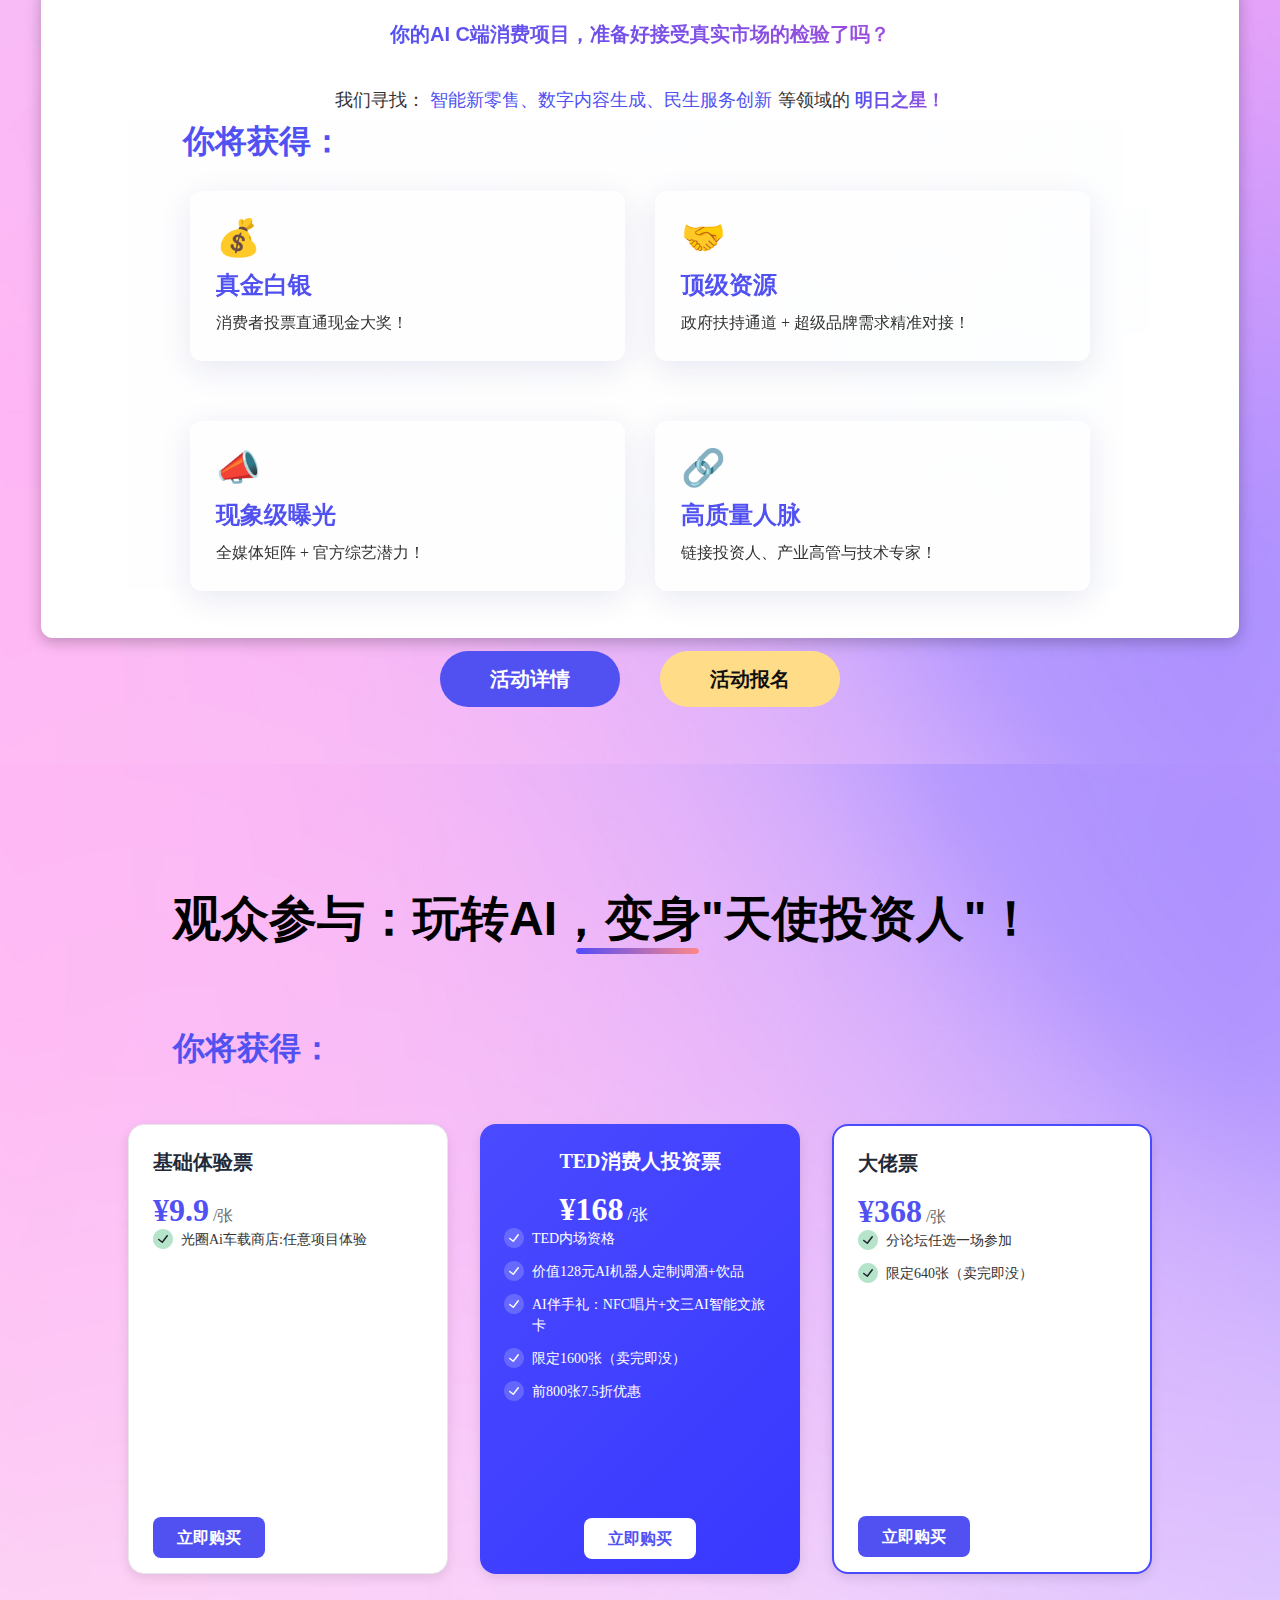
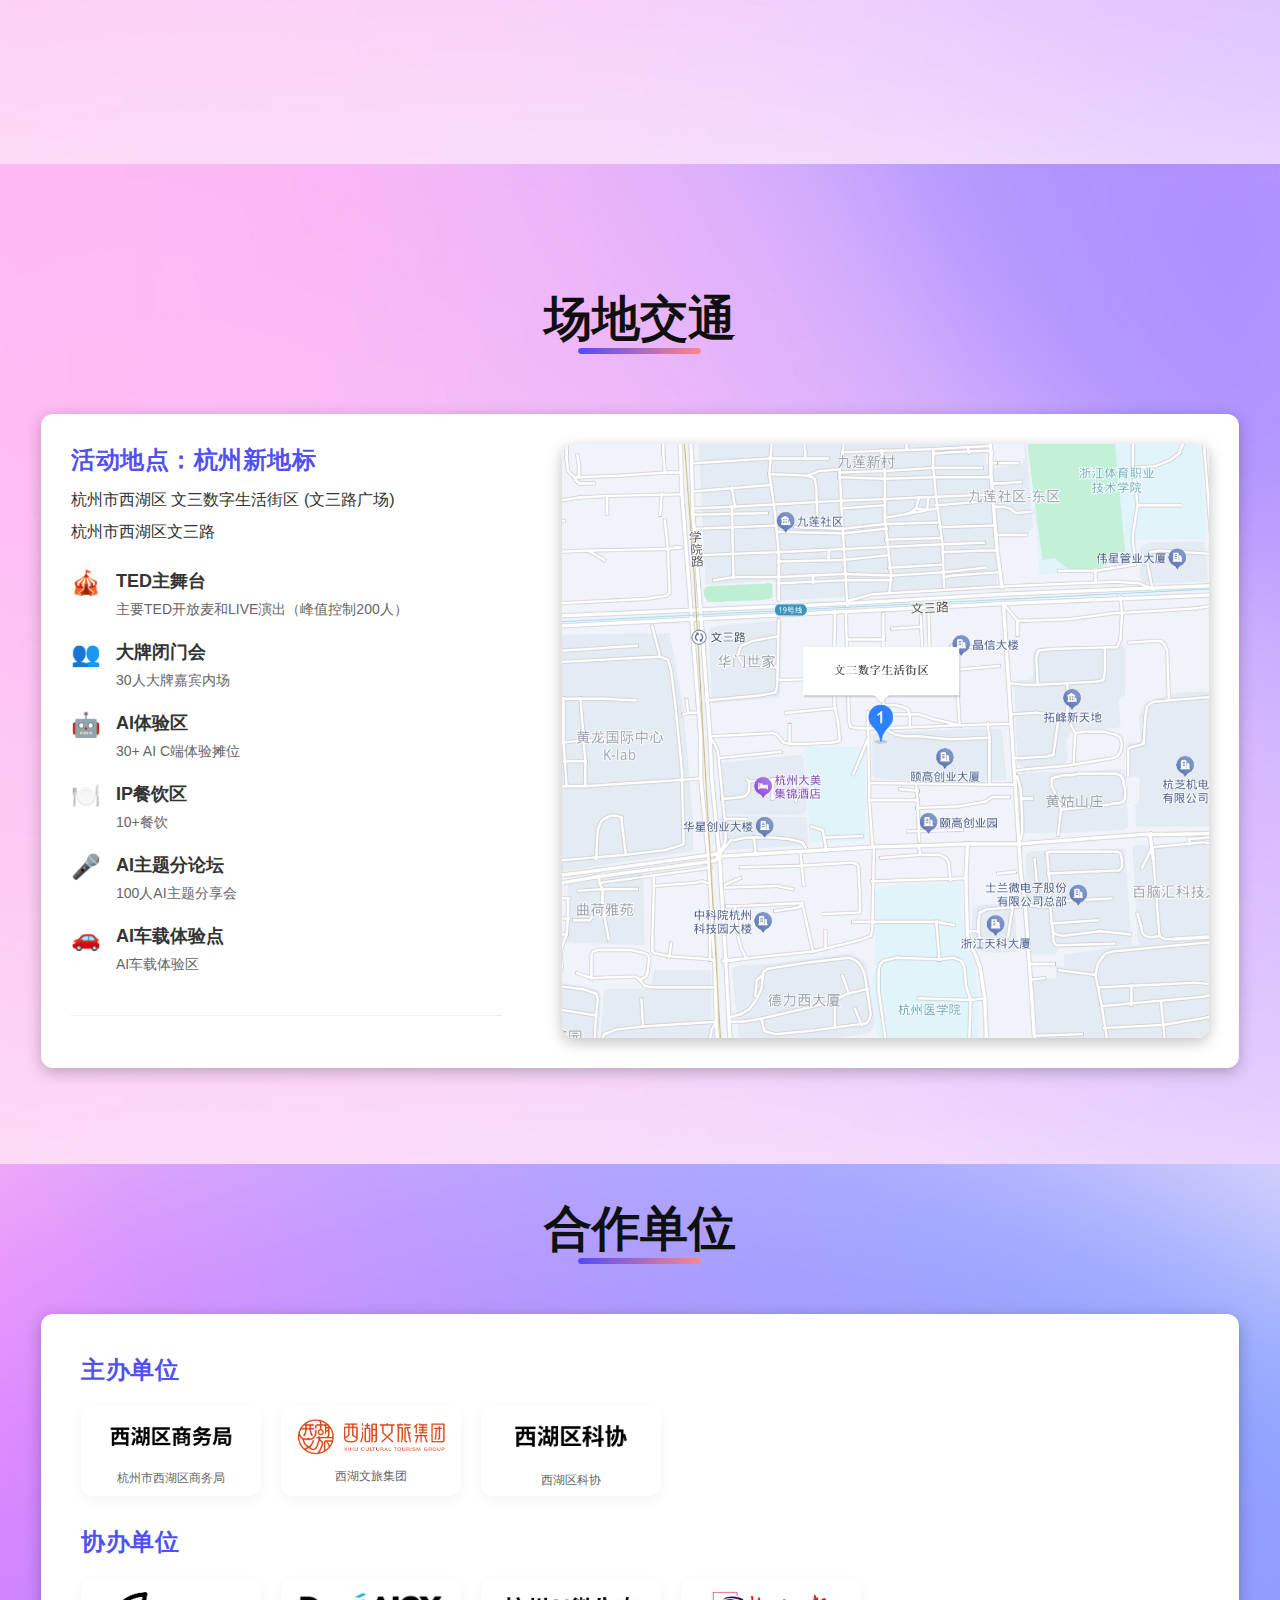
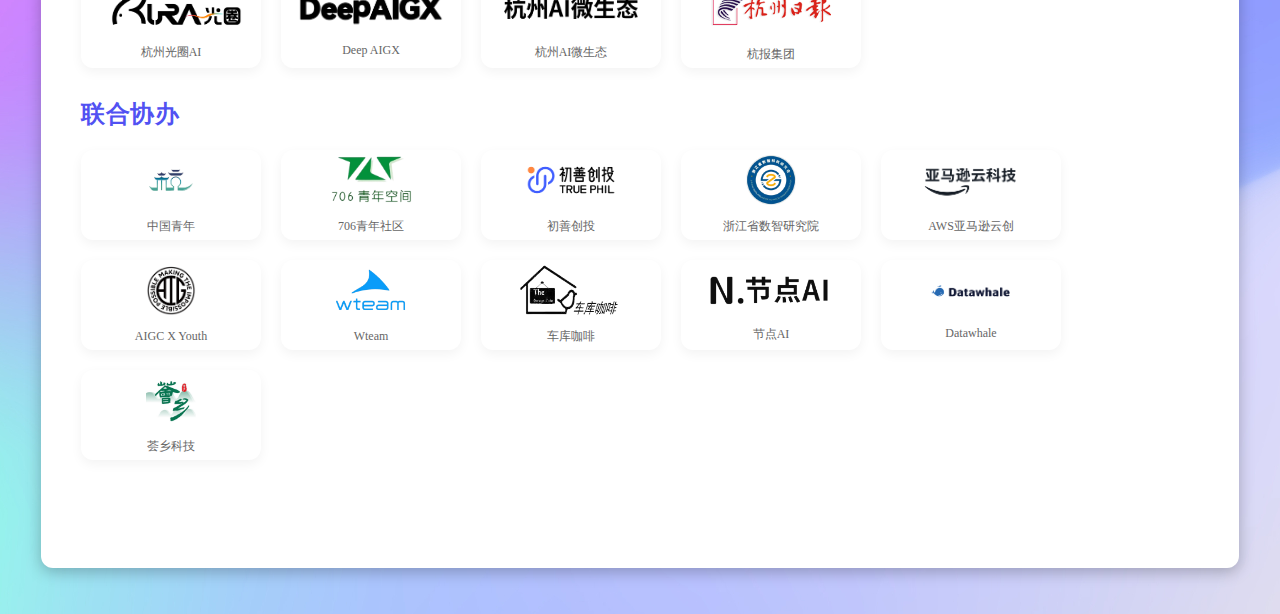
==== commit a46f78ae: "更新index.html和style.css文件，调整合作单位板块的样式，新增中国青年logo，并修改部分元素的样式和位置，以提升页面的视觉效果和布局。" ====
--- a/index.html
+++ b/index.html
@@ -796,8 +796,8 @@
     </div>
 
     <!-- 合作单位板块 -->
-    <section id="partners" class="partners-section">
-      <img class="bg-partners" src="bg4.png" />
+    <section id="partners" class="partners-section" style="padding-top: 50px;">
+      <img class="bg-partners" src="bg4.png" style="margin-top: -150px;" />
       <h2 class="partners-title">合作单位</h2>
       <img class="partners-decoration" src="rectangle-69784.svg" />
       
@@ -848,6 +848,10 @@
         <div class="partner-category">
           <h3 class="partner-category-title">联合协办</h3>
           <div class="partner-logos">
+            <div class="partner-logo">
+              <img src="logos/china-youth.png" alt="中国青年">
+              <div class="logo-name">中国青年</div>
+            </div>
             <div class="partner-logo">
               <img src="logos/706.png" alt="706青年社区">
               <div class="logo-name">706青年社区</div>
--- a/style.css
+++ b/style.css
@@ -2009,48 +2009,12 @@
 .partners-section {
   position: relative;
   width: 100%;
-  height: 1000px;
+  height: 1200px;
   overflow: hidden;
   background: var(--neutral-10, #ffffff);
   flex-shrink: 0;
   width: 1440px;
-}
-
-.bg-partners {
-  width: 4305px;
-  height: 4109px;
-  position: absolute;
-  left: 4193px;
-  top: -2619px;
-  transform-origin: 0 0;
-  transform: rotate(0deg) scale(-1, 1);
-  object-fit: cover;
-  z-index: 1;
-}
-
-.partners-title {
-  color: var(--neutral-100, #101010);
-  text-align: center;
-  font-family: var(--headline-h1-archivo-bold-font-family, "Archivo-Bold", sans-serif);
-  font-size: var(--headline-h1-archivo-bold-font-size, 48px);
-  line-height: var(--headline-h1-archivo-bold-line-height, 120%);
-  font-weight: var(--headline-h1-archivo-bold-font-weight, 700);
-  position: absolute;
-  left: 428px;
-  top: 126px;
-  width: 584px;
-  z-index: 2;
-}
-
-.partners-decoration {
-  border-radius: 0px;
-  width: 123px;
-  height: 6px;
-  position: absolute;
-  left: 658px;
-  top: 184px;
-  overflow: visible;
-  z-index: 2;
+  margin-top: -150px;
 }
 
 .partners-container {
@@ -2060,7 +2024,7 @@
   margin: 0 auto;
   position: absolute;
   left: 50%;
-  top: 250px;
+  top: 300px;
   transform: translateX(-50%);
   z-index: 2;
   background: #ffffff;
@@ -2068,9 +2032,34 @@
   box-shadow: 0px 4px 14.5px 0px rgba(0, 0, 0, 0.25);
   padding: 40px;
   height: auto;
-  min-height: 654px;
+  min-height: 854px;
   width: 1198px;
   overflow: hidden;
+}
+
+.partners-title {
+  color: var(--neutral-100, #101010);
+  text-align: center;
+  font-family: var(--headline-h1-archivo-bold-font-family, "Archivo-Bold", sans-serif);
+  font-size: var(--headline-h1-archivo-bold-font-size, 48px);
+  line-height: var(--headline-h1-archivo-bold-line-height, 120%);
+  font-weight: var(--headline-h1-archivo-bold-font-weight, 700);
+  position: absolute;
+  left: 428px;
+  top: 186px;
+  width: 584px;
+  z-index: 2;
+}
+
+.partners-decoration {
+  border-radius: 0px;
+  width: 123px;
+  height: 6px;
+  position: absolute;
+  left: 658px;
+  top: 244px;
+  overflow: visible;
+  z-index: 2;
 }
 
 .partner-category {
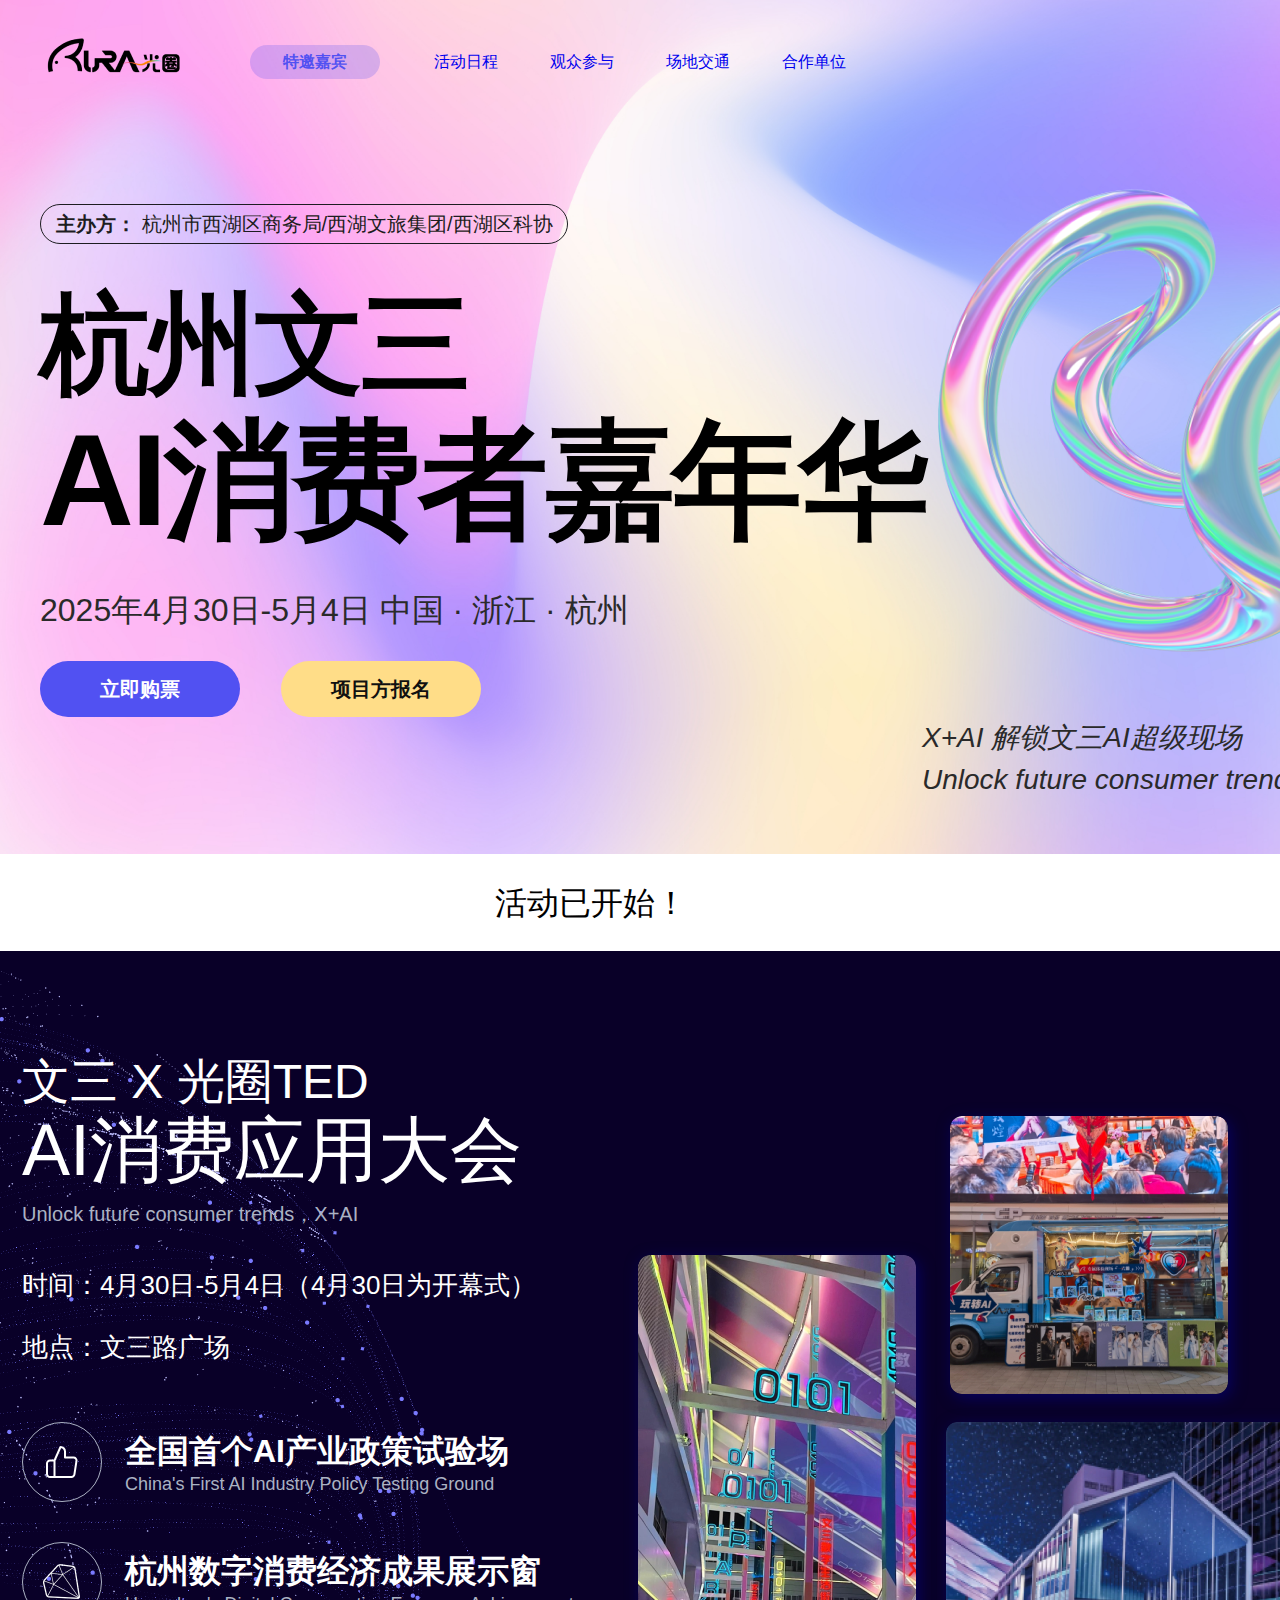
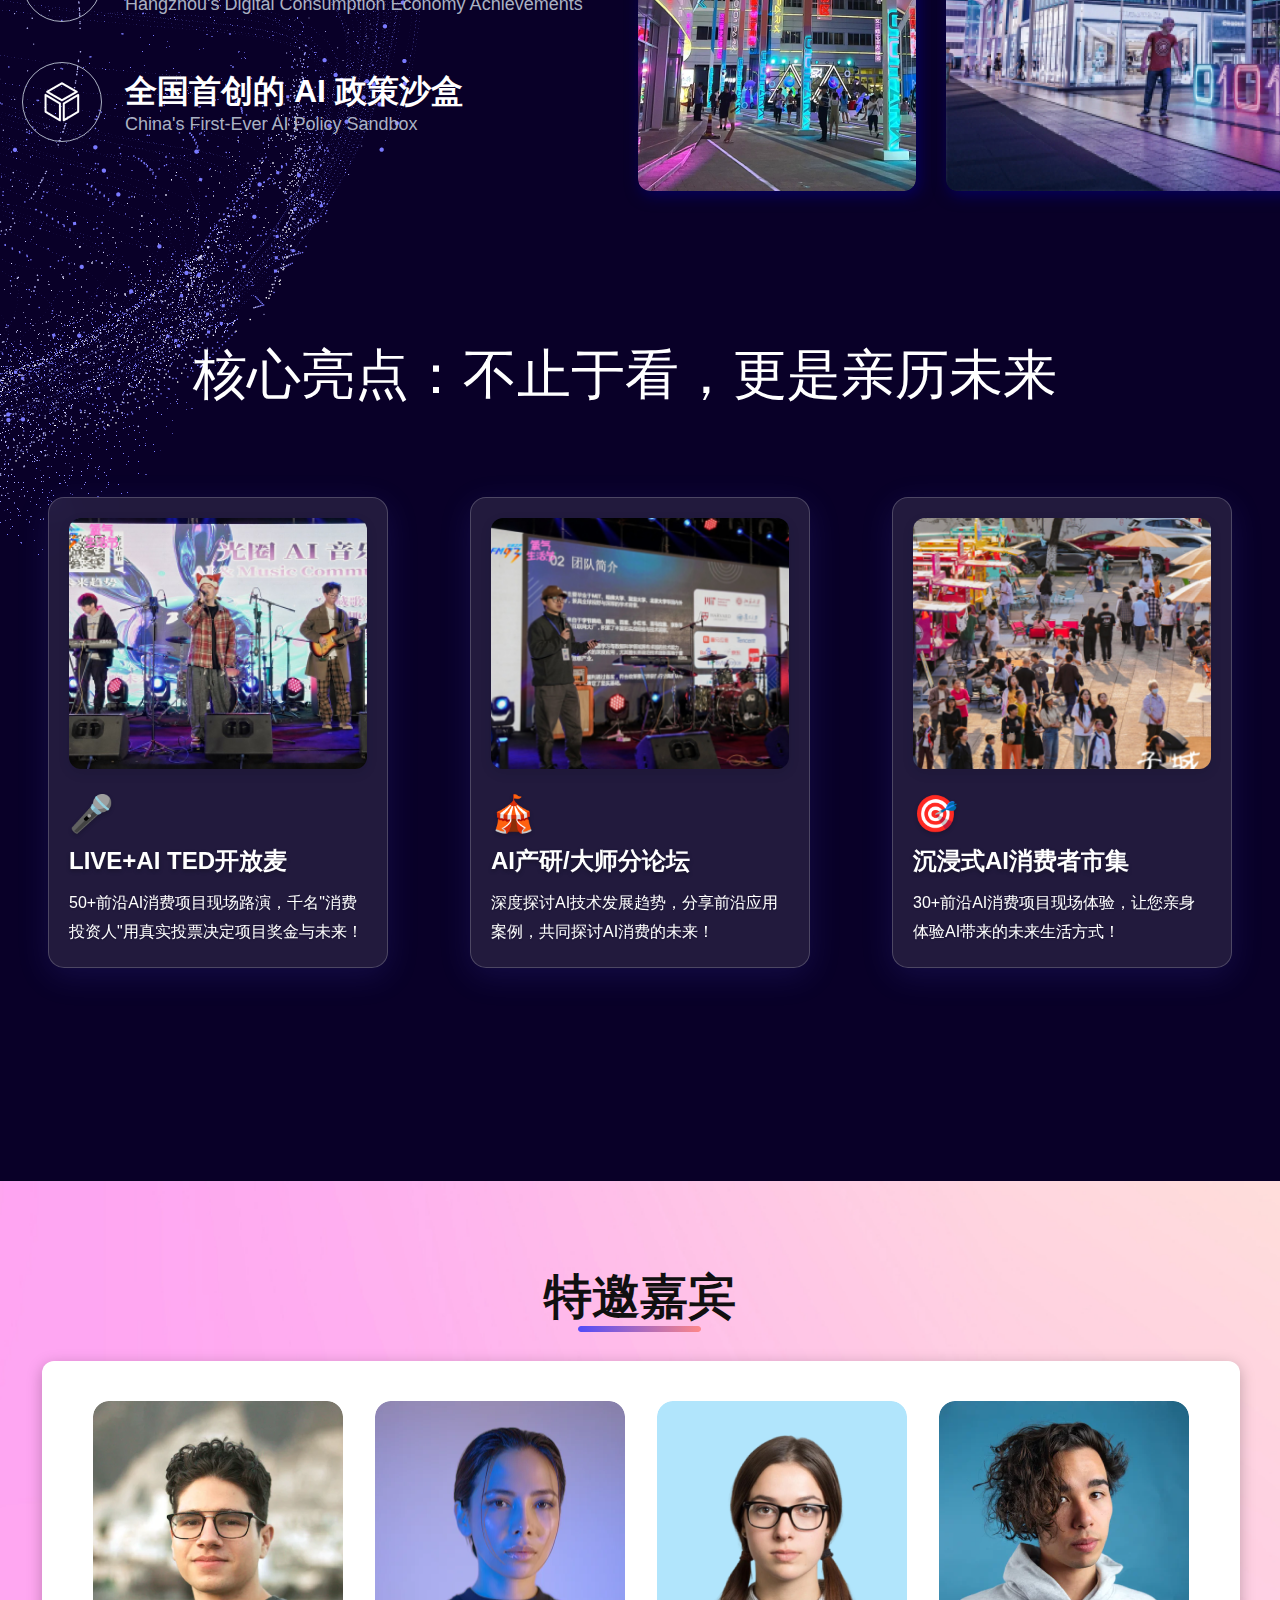
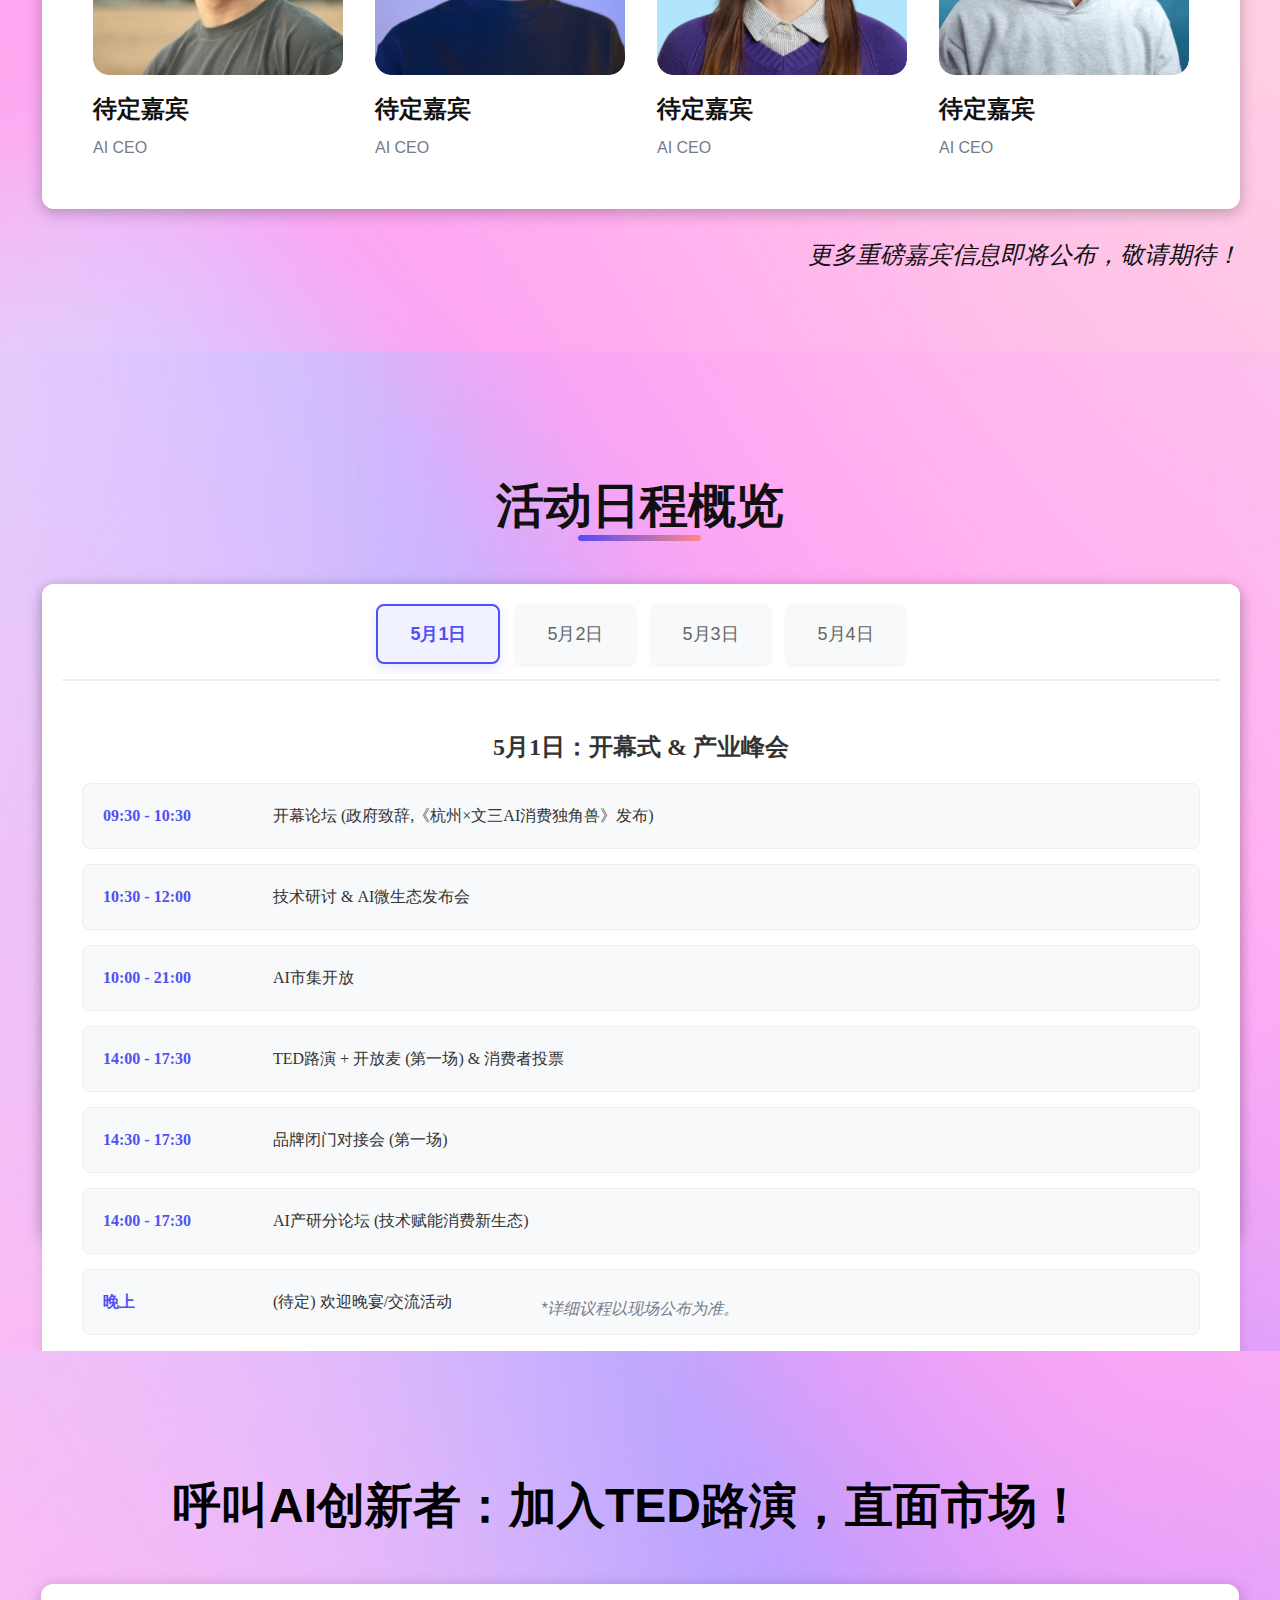
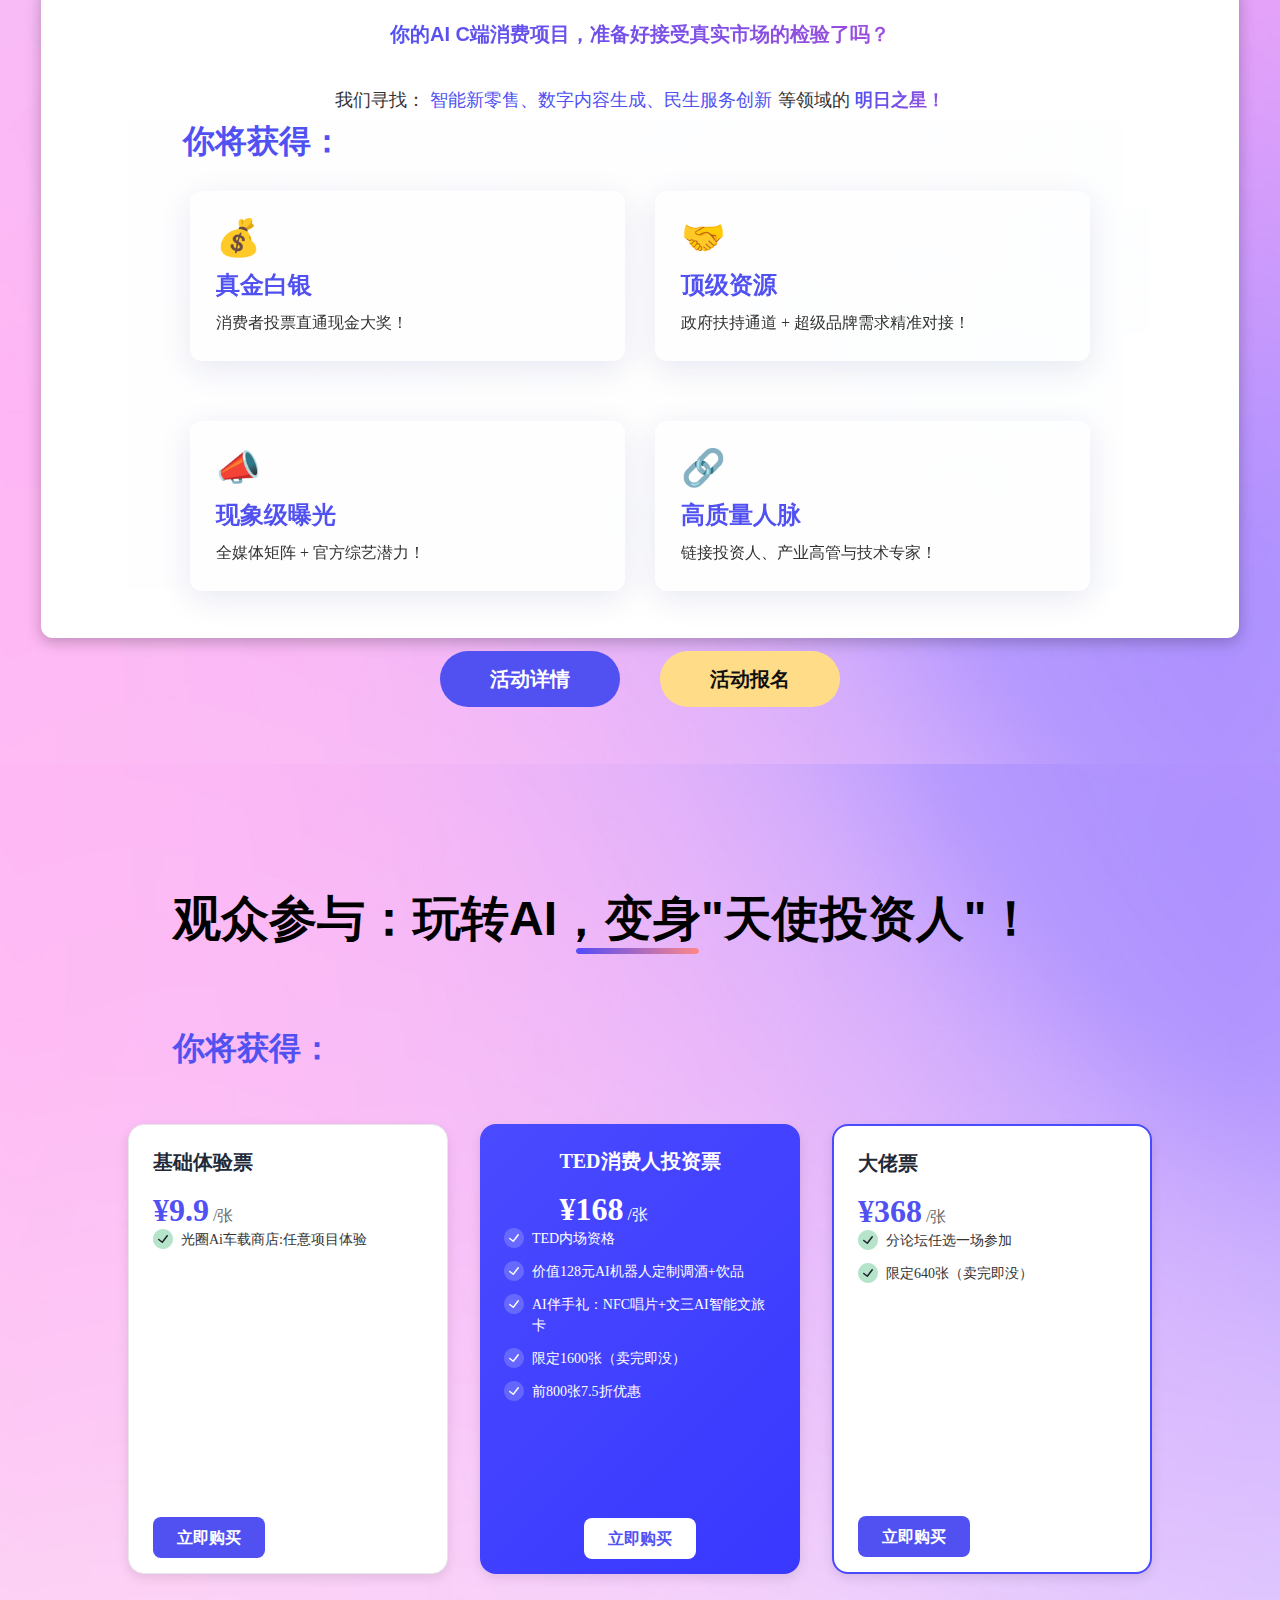
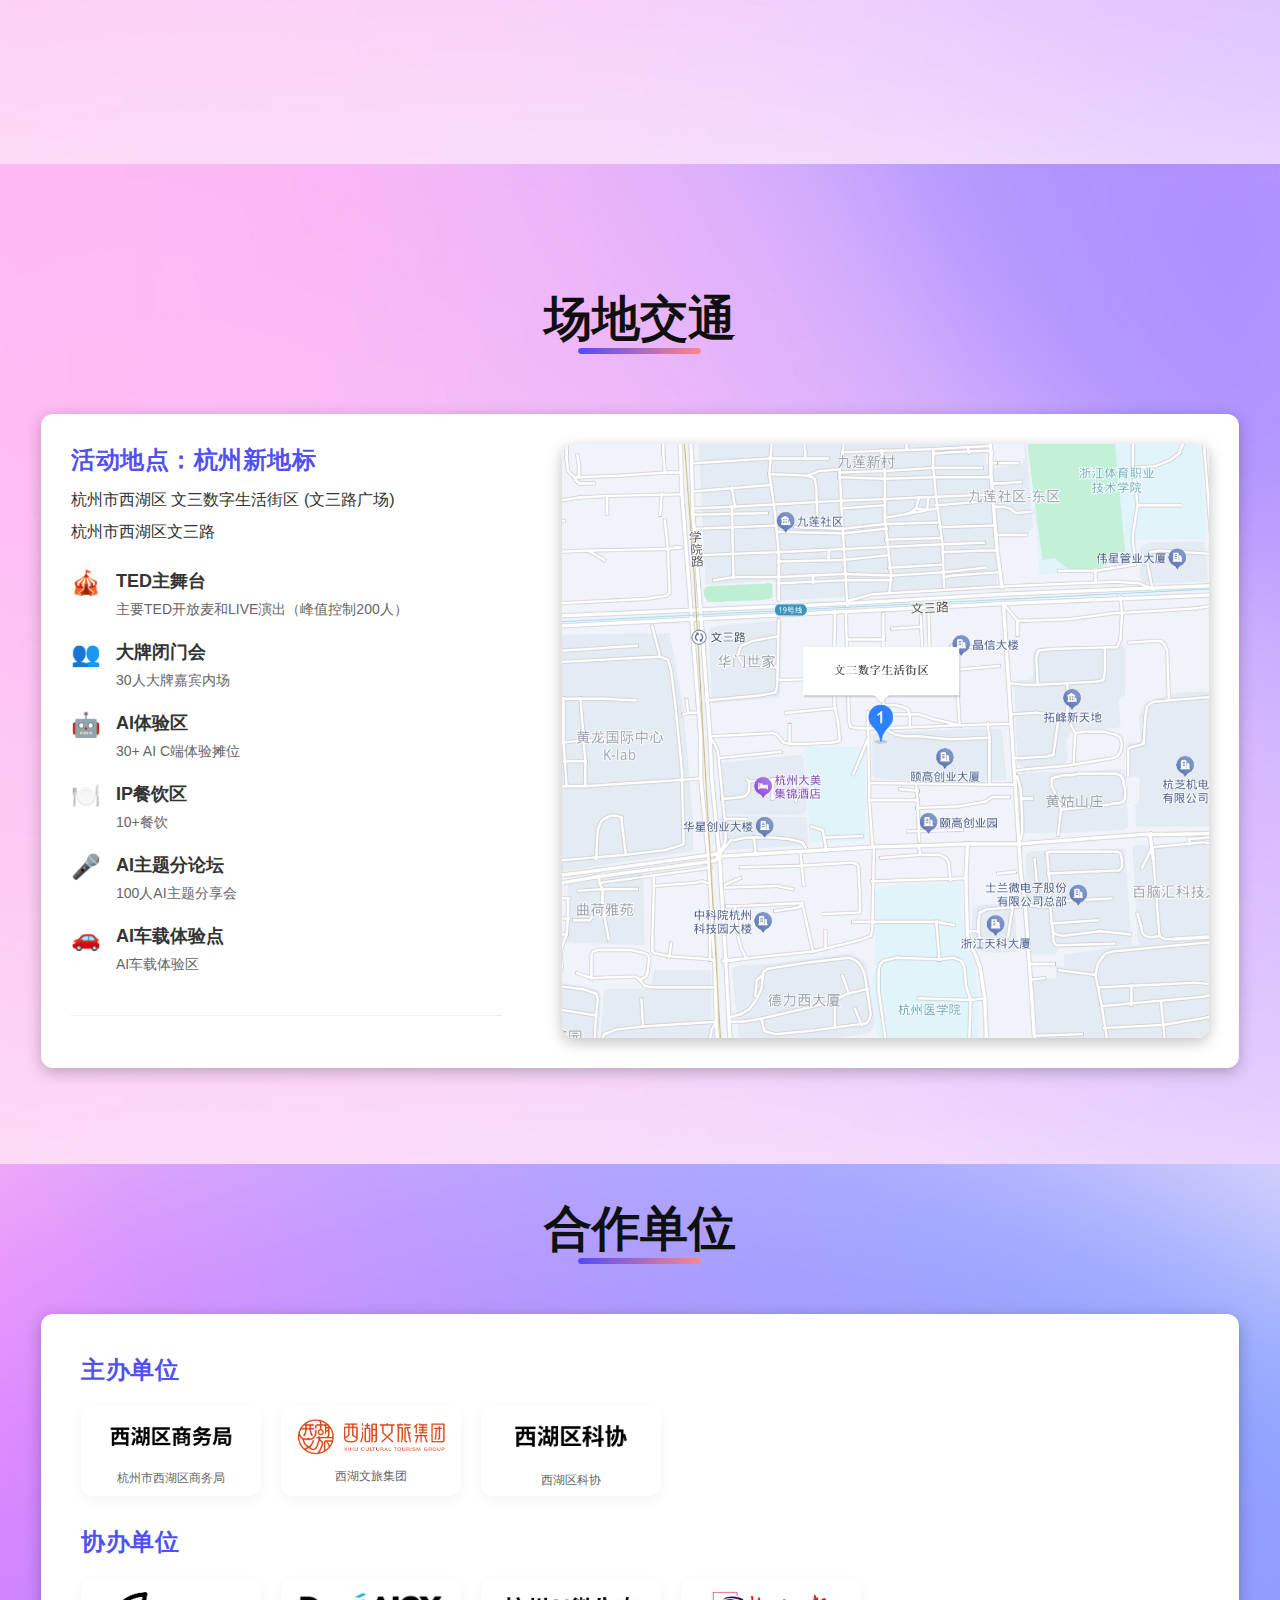
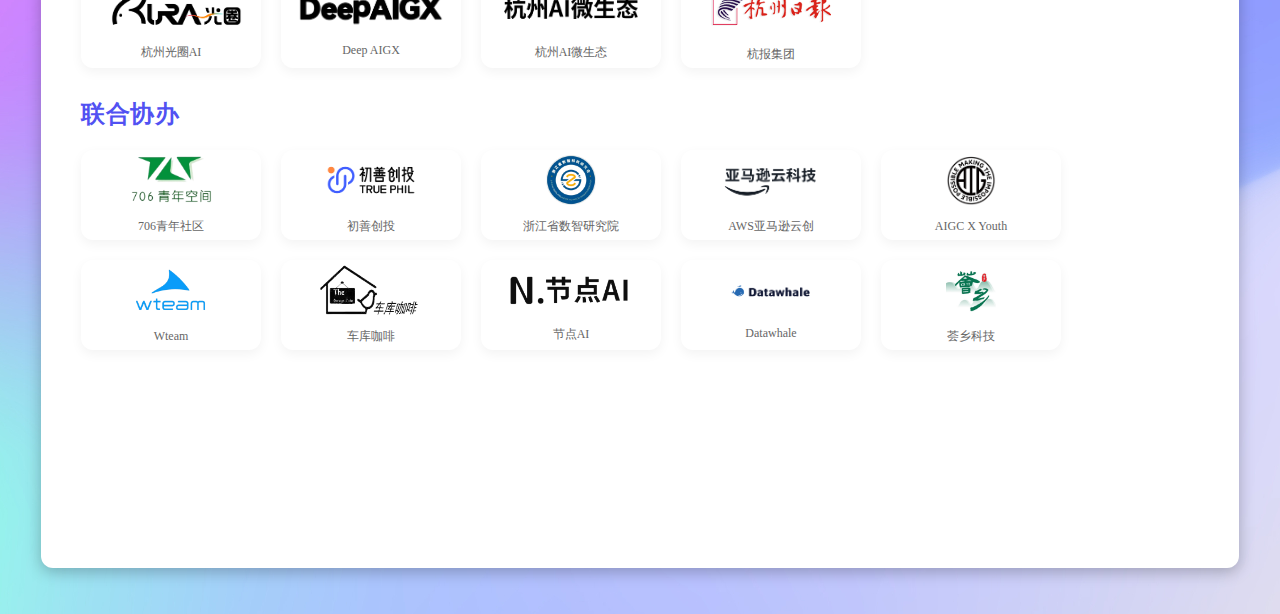
==== commit f9abc44e: "移除index.html文件中的中国青年logo，简化合作单位板块内容。" ====
--- a/index.html
+++ b/index.html
@@ -849,10 +849,6 @@
           <h3 class="partner-category-title">联合协办</h3>
           <div class="partner-logos">
             <div class="partner-logo">
-              <img src="logos/china-youth.png" alt="中国青年">
-              <div class="logo-name">中国青年</div>
-            </div>
-            <div class="partner-logo">
               <img src="logos/706.png" alt="706青年社区">
               <div class="logo-name">706青年社区</div>
             </div>
